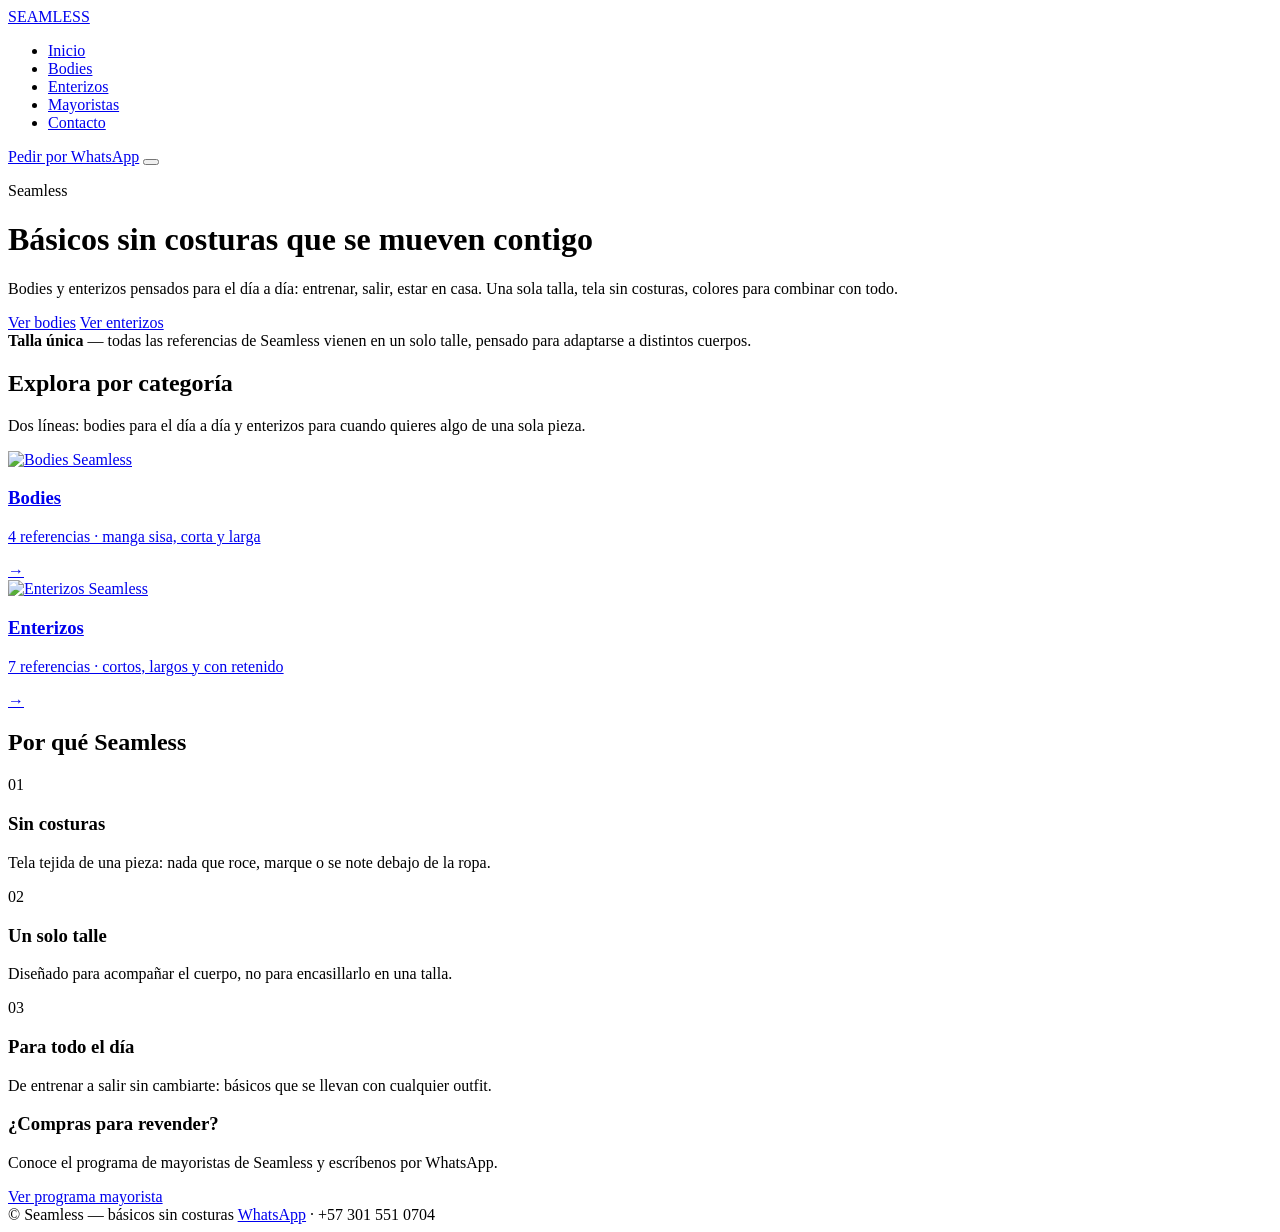
==== index.html @ 99f45785 "Add files via upload" ====
<!DOCTYPE html>
<html lang="es">
<head>
<meta charset="UTF-8">
<meta name="viewport" content="width=device-width, initial-scale=1.0">
<title>Seamless — Básicos sin costuras</title>
<meta name="description" content="Bodies y enterizos sin costuras, talla única. Pide por WhatsApp o conoce el programa de mayoristas.">
<link rel="icon" type="image/png" href="images/favicon-32.png">
<link rel="apple-touch-icon" href="images/apple-touch-icon.png">
<link rel="preconnect" href="https://fonts.googleapis.com">
<link rel="preconnect" href="https://fonts.gstatic.com" crossorigin>
<link href="https://fonts.googleapis.com/css2?family=Bricolage+Grotesque:opsz,wght@12..96,500;12..96,600;12..96,700&family=Work+Sans:wght@400;500;600;700&family=IBM+Plex+Mono:wght@400;500&display=swap" rel="stylesheet">
<link rel="stylesheet" href="css/styles.css">
</head>
<body>
<header class="site-nav">
  <div class="nav-inner">
    <a class="wordmark" href="index.html">SEAMLESS</a>
    <div class="nav-right">
      <ul class="nav-links">
        <li><a href="index.html" aria-current="page">Inicio</a></li><li><a href="bodies.html">Bodies</a></li><li><a href="enterizos.html">Enterizos</a></li><li><a href="mayoristas.html">Mayoristas</a></li><li><a href="contacto.html">Contacto</a></li>
      </ul>
      <a class="nav-cta" href="https://wa.me/573015510704?text=Hola%2C%20quiero%20hacer%20un%20pedido%20de%20Seamless">Pedir por WhatsApp</a>
      <button class="nav-toggle" aria-label="Abrir menú" aria-expanded="false">
        <span></span>
      </button>
    </div>
  </div>
</header>

<div class="hero">
  <p class="hero-eyebrow">Seamless</p>
  <h1>Básicos sin costuras que se mueven contigo</h1>
  <p class="lede">Bodies y enterizos pensados para el día a día: entrenar, salir, estar en casa. Una sola talla, tela sin costuras, colores para combinar con todo.</p>
  <div class="hero-ctas">
    <a class="btn btn--solid" href="bodies.html">Ver bodies</a>
    <a class="btn btn--outline" href="enterizos.html">Ver enterizos</a>
  </div>
</div>

<div class="talla-strip">
  <strong>Talla única</strong>
  <span>&mdash; todas las referencias de Seamless vienen en un solo talle, pensado para adaptarse a distintos cuerpos.</span>
</div>

<section class="section">
  <div class="section-head">
    <h2>Explora por categoría</h2>
    <p>Dos líneas: bodies para el día a día y enterizos para cuando quieres algo de una sola pieza.</p>
  </div>
  <div class="teaser-grid">
    <a class="teaser-card" href="bodies.html">
      <img src="images/bbms.jpg" alt="Bodies Seamless" width="900" height="1205" loading="lazy">
      <div class="teaser-body">
        <div>
          <h3>Bodies</h3>
          <p>4 referencias &middot; manga sisa, corta y larga</p>
        </div>
        <span class="teaser-arrow">&rarr;</span>
      </div>
    </a>
    <a class="teaser-card" href="enterizos.html">
      <img src="images/elml-cr.jpg" alt="Enterizos Seamless" width="900" height="1205" loading="lazy">
      <div class="teaser-body">
        <div>
          <h3>Enterizos</h3>
          <p>7 referencias &middot; cortos, largos y con retenido</p>
        </div>
        <span class="teaser-arrow">&rarr;</span>
      </div>
    </a>
  </div>
</section>

<section class="section">
  <div class="section-head">
    <h2>Por qué Seamless</h2>
  </div>
  <div class="value-grid">
    <div class="value-card">
      <div class="value-num">01</div>
      <h3>Sin costuras</h3>
      <p>Tela tejida de una pieza: nada que roce, marque o se note debajo de la ropa.</p>
    </div>
    <div class="value-card">
      <div class="value-num">02</div>
      <h3>Un solo talle</h3>
      <p>Diseñado para acompañar el cuerpo, no para encasillarlo en una talla.</p>
    </div>
    <div class="value-card">
      <div class="value-num">03</div>
      <h3>Para todo el día</h3>
      <p>De entrenar a salir sin cambiarte: básicos que se llevan con cualquier outfit.</p>
    </div>
  </div>
</section>

<section class="wholesale-band">
  <div class="wholesale-inner">
    <div>
      <h3>¿Compras para revender?</h3>
      <p>Conoce el programa de mayoristas de Seamless y escríbenos por WhatsApp.</p>
    </div>
    <a class="btn btn--solid" href="mayoristas.html">Ver programa mayorista</a>
  </div>
</section>

<footer class="site-footer">
  <span>&copy; Seamless &mdash; básicos sin costuras</span>
  <span><a href="https://wa.me/573015510704?text=Hola%2C%20quiero%20hacer%20un%20pedido%20de%20Seamless">WhatsApp</a> &middot; +57 301 551 0704</span>
</footer>
<script src="js/main.js"></script>
</body>
</html>
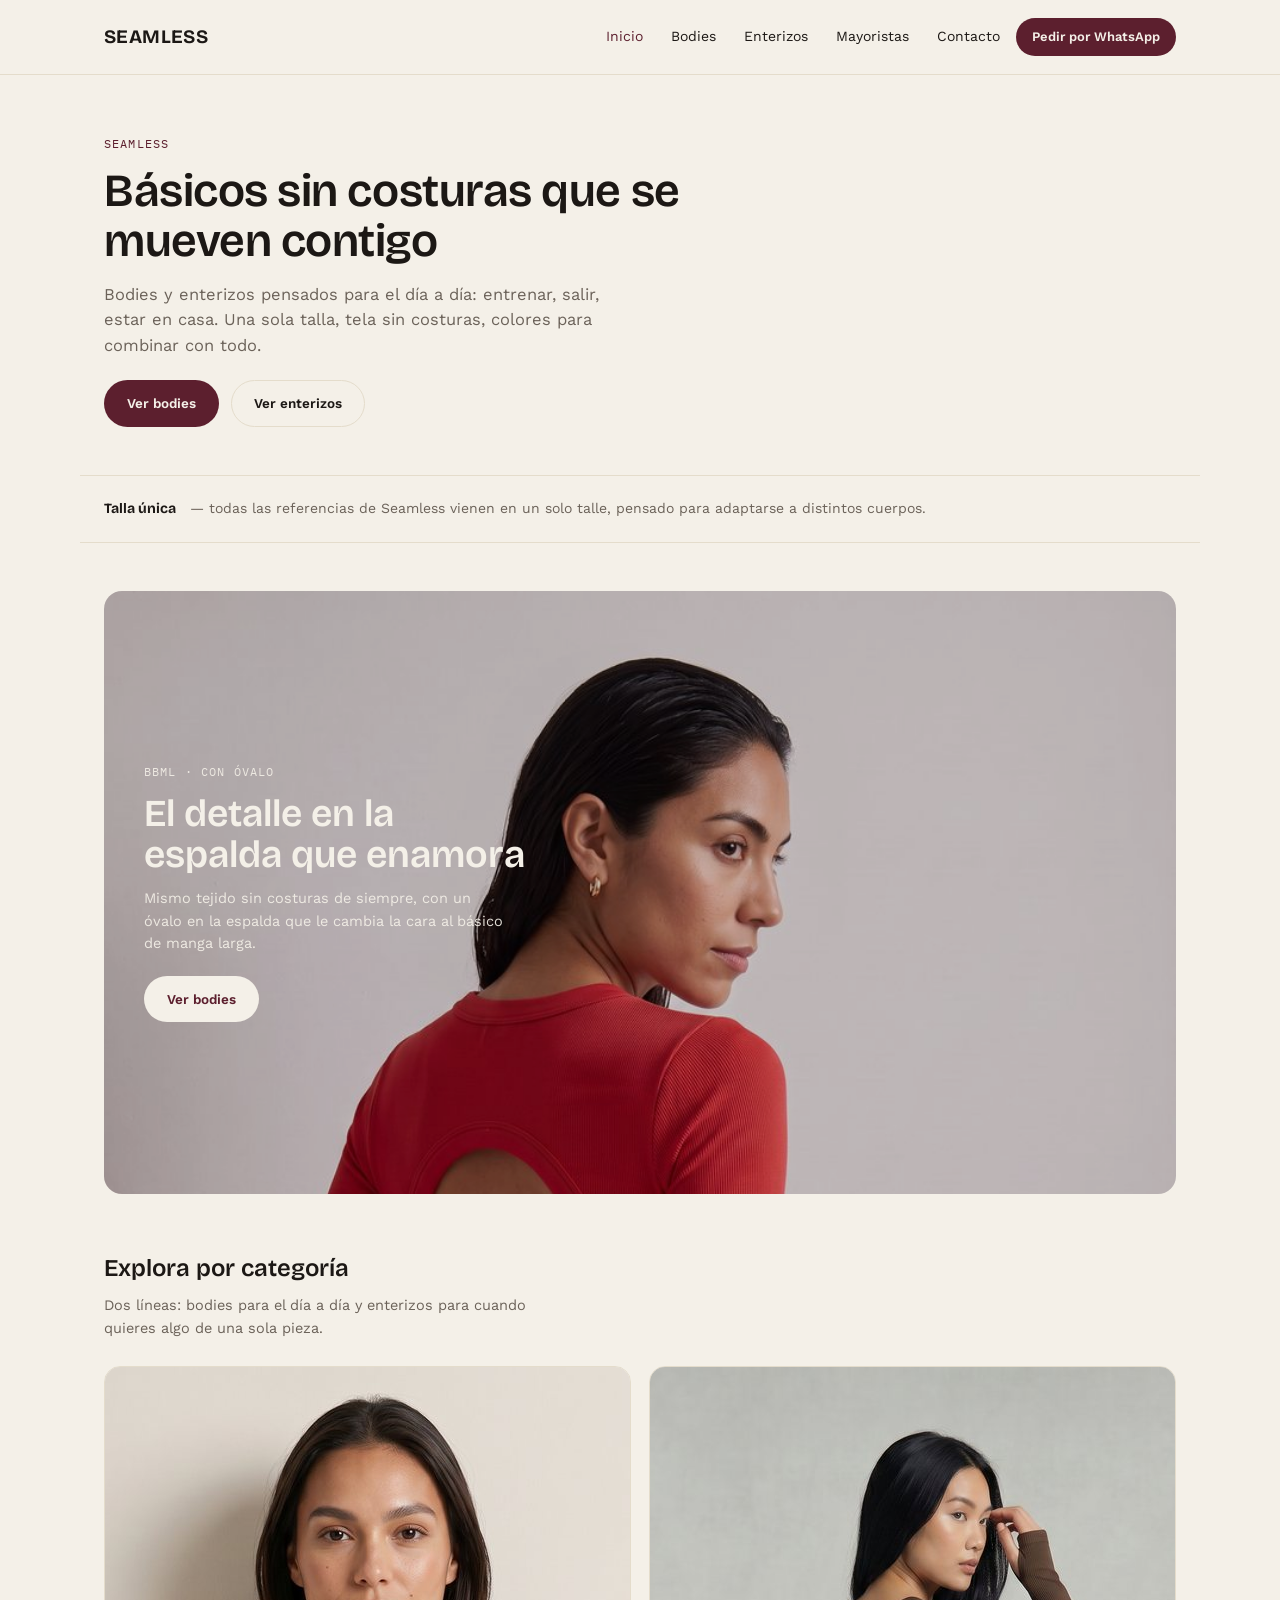
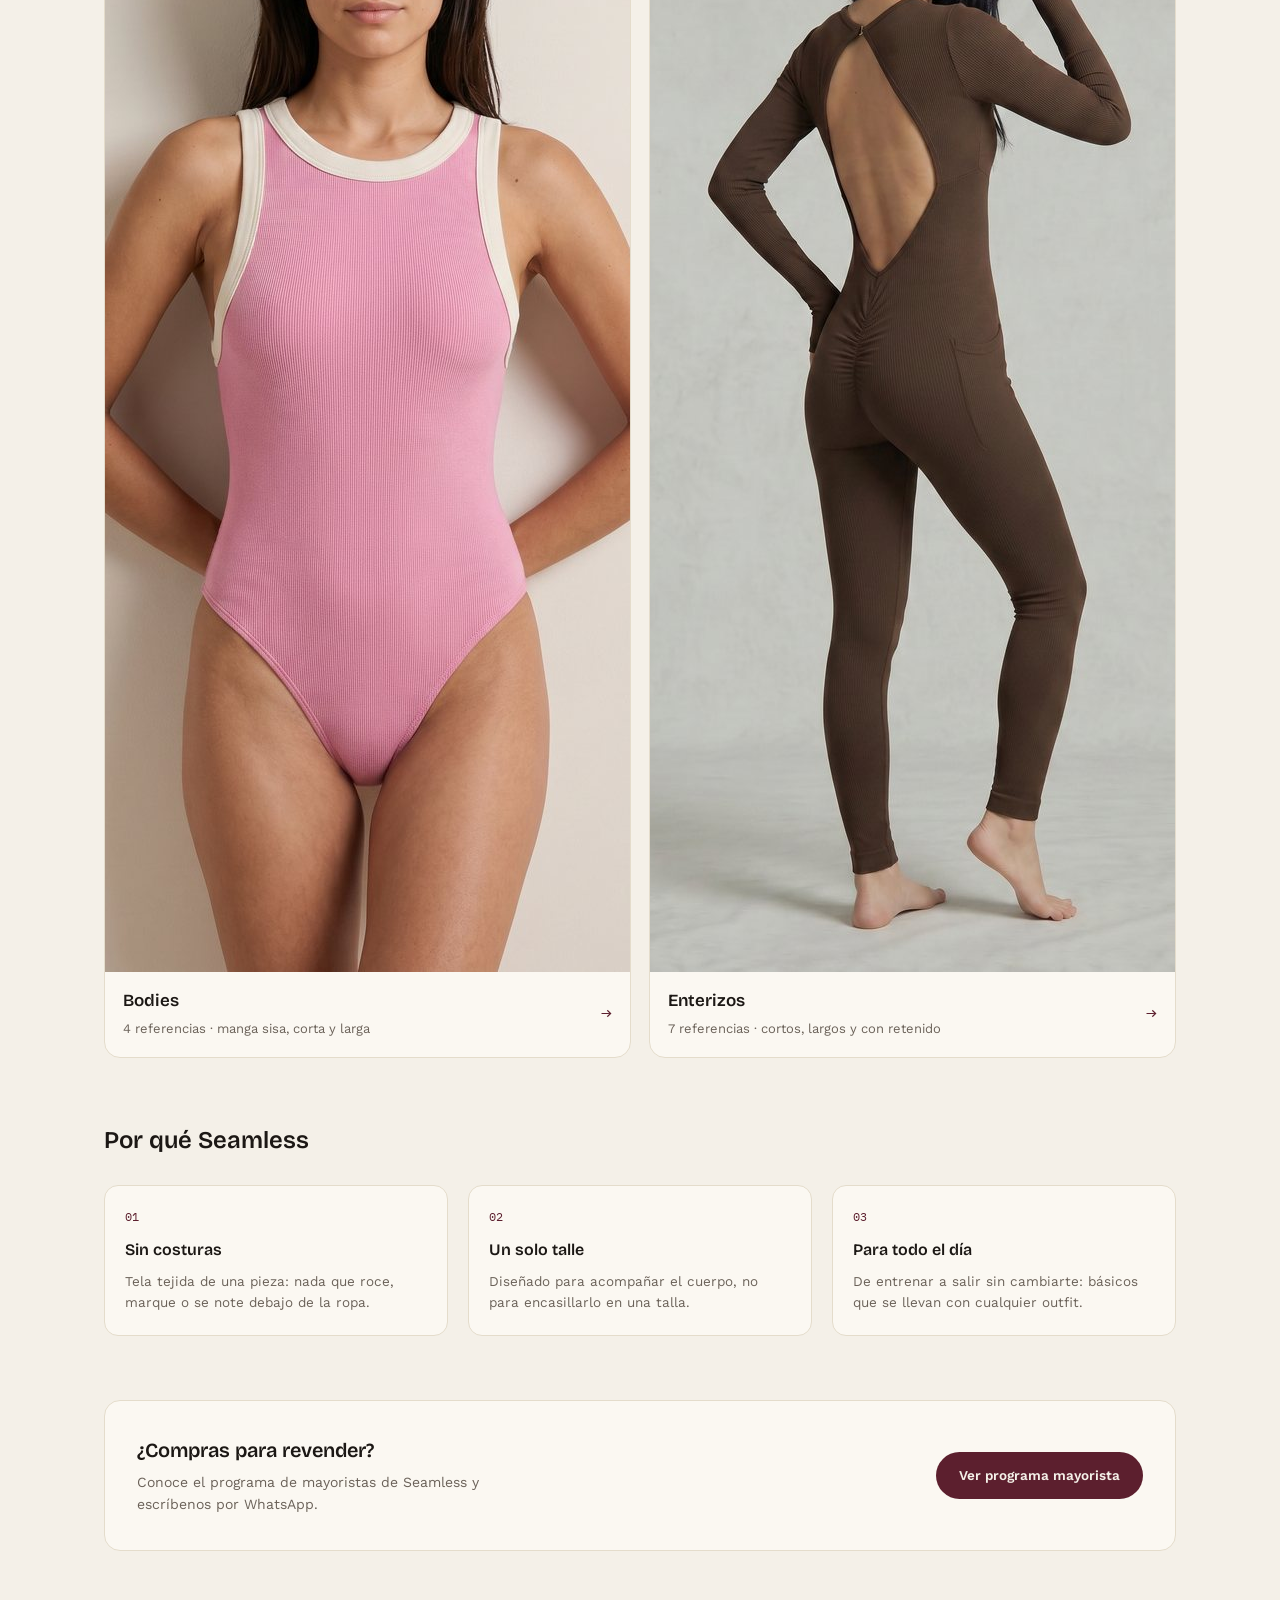
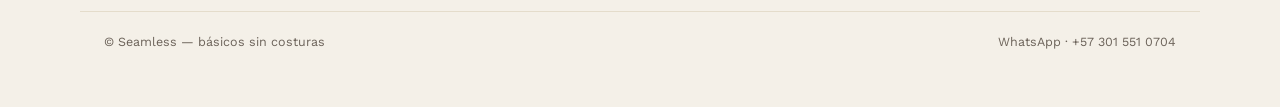
==== commit dec1984d: "Add files via upload" ====
--- a/index.html
+++ b/index.html
@@ -42,6 +42,16 @@
   <strong>Talla única</strong>
   <span>&mdash; todas las referencias de Seamless vienen en un solo talle, pensado para adaptarse a distintos cuerpos.</span>
 </div>
+
+<section class="editorial-banner">
+  <img src="images/bbml-ov.jpg" alt="Body manga larga con óvalo en la espalda, color rojo" loading="lazy">
+  <div class="editorial-inner">
+    <p class="editorial-eyebrow">BBML &middot; con óvalo</p>
+    <h2>El detalle en la espalda que enamora</h2>
+    <p class="editorial-lede">Mismo tejido sin costuras de siempre, con un óvalo en la espalda que le cambia la cara al básico de manga larga.</p>
+    <a class="btn btn--solid" href="bodies.html">Ver bodies</a>
+  </div>
+</section>
 
 <section class="section">
   <div class="section-head">
--- a/css/styles.css
+++ b/css/styles.css
@@ -0,0 +1,481 @@
+/* =========================================================
+   Seamless — sistema visual
+   Paleta neutra + acento vinotinto (color real del catálogo)
+   Tipografía: Bricolage Grotesque (títulos) / Work Sans (texto) / IBM Plex Mono (códigos)
+   ========================================================= */
+
+:root {
+  --bg: #F4F0E8;
+  --surface: #FBF8F2;
+  --surface-2: #ECE4D3;
+  --ink: #1C1815;
+  --ink-soft: #6B6259;
+  --line: #E4DCCB;
+  --accent: #5C1F2E;
+  --accent-2: #7A2C40;
+  --on-accent: #F4F0E8;
+  --max: 1120px;
+}
+
+@media (prefers-color-scheme: dark) {
+  :root:not([data-theme="light"]) {
+    --bg: #1C1815;
+    --surface: #241F1B;
+    --surface-2: #2C2621;
+    --ink: #F4F0E8;
+    --ink-soft: #B8AC9C;
+    --line: #3A322B;
+    --accent: #C97D91;
+    --accent-2: #DA97A8;
+    --on-accent: #241F1B;
+  }
+}
+:root[data-theme="dark"] {
+  --bg: #1C1815;
+  --surface: #241F1B;
+  --surface-2: #2C2621;
+  --ink: #F4F0E8;
+  --ink-soft: #B8AC9C;
+  --line: #3A322B;
+  --accent: #C97D91;
+  --accent-2: #DA97A8;
+  --on-accent: #241F1B;
+}
+
+* { box-sizing: border-box; }
+html { scroll-behavior: smooth; }
+body {
+  margin: 0;
+  background: var(--bg);
+  color: var(--ink);
+  font-family: 'Work Sans', ui-sans-serif, system-ui, sans-serif;
+  line-height: 1.55;
+  -webkit-font-smoothing: antialiased;
+}
+a { color: inherit; }
+img { max-width: 100%; display: block; }
+.wrap { max-width: var(--max); margin: 0 auto; padding: 0 24px; }
+
+h1, h2, h3 { font-family: 'Bricolage Grotesque', sans-serif; font-weight: 600; margin: 0; }
+
+/* ---------- Header / nav ---------- */
+header.site-nav {
+  position: sticky;
+  top: 0;
+  z-index: 50;
+  background: var(--bg);
+  border-bottom: 1px solid var(--line);
+}
+.nav-inner {
+  max-width: var(--max);
+  margin: 0 auto;
+  padding: 18px 24px;
+  display: flex;
+  align-items: center;
+  justify-content: space-between;
+  gap: 20px;
+}
+.wordmark {
+  font-family: 'Bricolage Grotesque', sans-serif;
+  font-weight: 700;
+  font-size: 19px;
+  letter-spacing: 0.02em;
+  text-decoration: none;
+  color: var(--ink);
+}
+.nav-links {
+  display: flex;
+  align-items: center;
+  gap: 28px;
+  font-size: 14px;
+  list-style: none;
+  margin: 0;
+  padding: 0;
+}
+.nav-links a { text-decoration: none; }
+.nav-links a:hover { color: var(--accent); }
+.nav-links a[aria-current="page"] { color: var(--accent); }
+.nav-cta {
+  font-family: 'Work Sans', sans-serif;
+  font-weight: 600;
+  font-size: 13px;
+  background: var(--accent);
+  color: var(--on-accent);
+  padding: 9px 16px;
+  border-radius: 100px;
+  text-decoration: none;
+  white-space: nowrap;
+}
+.nav-right { display: flex; align-items: center; gap: 16px; }
+
+.nav-toggle {
+  display: none;
+  background: none;
+  border: 1px solid var(--line);
+  border-radius: 8px;
+  width: 38px;
+  height: 38px;
+  padding: 0;
+  align-items: center;
+  justify-content: center;
+  cursor: pointer;
+}
+.nav-toggle span,
+.nav-toggle span::before,
+.nav-toggle span::after {
+  display: block;
+  width: 18px;
+  height: 2px;
+  background: var(--ink);
+  position: relative;
+  transition: transform .2s ease, opacity .2s ease;
+}
+.nav-toggle span::before,
+.nav-toggle span::after { content: ""; position: absolute; left: 0; }
+.nav-toggle span::before { top: -6px; }
+.nav-toggle span::after { top: 6px; }
+.nav-toggle[aria-expanded="true"] span { background: transparent; }
+.nav-toggle[aria-expanded="true"] span::before { transform: translateY(6px) rotate(45deg); }
+.nav-toggle[aria-expanded="true"] span::after { transform: translateY(-6px) rotate(-45deg); }
+
+@media (max-width: 760px) {
+  .nav-toggle { display: flex; }
+  .nav-links {
+    position: absolute;
+    top: 100%;
+    left: 0;
+    right: 0;
+    background: var(--bg);
+    border-bottom: 1px solid var(--line);
+    flex-direction: column;
+    align-items: flex-start;
+    gap: 0;
+    padding: 6px 24px 18px;
+    display: none;
+  }
+  .nav-links.is-open { display: flex; }
+  .nav-links li { width: 100%; }
+  .nav-links a { display: block; padding: 12px 0; border-bottom: 1px solid var(--line); }
+  .nav-links li:last-child a { border-bottom: none; }
+}
+
+/* ---------- Banner (dev note, optional) ---------- */
+.banner { max-width: var(--max); margin: 0 auto; padding: 0 24px; }
+.banner-inner {
+  font-family: 'IBM Plex Mono', monospace;
+  font-size: 11.5px;
+  color: var(--ink-soft);
+  border: 1px dashed var(--line);
+  border-radius: 10px;
+  padding: 10px 14px;
+  margin: 18px 0 0;
+}
+
+/* ---------- Hero ---------- */
+.hero { max-width: var(--max); margin: 0 auto; padding: 48px 24px 8px; }
+.hero-eyebrow {
+  font-family: 'IBM Plex Mono', monospace;
+  font-size: 11.5px;
+  letter-spacing: 0.1em;
+  text-transform: uppercase;
+  color: var(--accent);
+  margin-bottom: 14px;
+}
+.hero h1 {
+  font-size: clamp(30px, 4.4vw, 46px);
+  letter-spacing: -0.01em;
+  line-height: 1.08;
+  margin: 0 0 16px;
+  max-width: 20ch;
+}
+.hero p.lede { color: var(--ink-soft); font-size: 16.5px; max-width: 54ch; margin: 0 0 22px; }
+.hero-ctas { display: flex; gap: 12px; flex-wrap: wrap; }
+
+.btn {
+  font-family: 'Work Sans', sans-serif;
+  font-weight: 600;
+  font-size: 13.5px;
+  padding: 12px 22px;
+  border-radius: 100px;
+  text-decoration: none;
+  white-space: nowrap;
+  display: inline-block;
+  border: 1px solid transparent;
+  cursor: pointer;
+}
+.btn--solid { background: var(--accent); color: var(--on-accent); }
+.btn--outline { border-color: var(--line); color: var(--ink); background: transparent; }
+.btn--outline:hover { border-color: var(--accent); color: var(--accent); }
+
+.talla-strip {
+  max-width: var(--max);
+  margin: 40px auto 0;
+  padding: 22px 24px;
+  border-top: 1px solid var(--line);
+  border-bottom: 1px solid var(--line);
+  display: flex;
+  align-items: center;
+  gap: 14px;
+  font-size: 14px;
+  color: var(--ink-soft);
+}
+.talla-strip strong { color: var(--ink); font-family: 'Bricolage Grotesque', sans-serif; }
+
+/* ---------- Generic section ---------- */
+.section { max-width: var(--max); margin: 0 auto; padding: 56px 24px 8px; }
+.section-head { margin-bottom: 26px; }
+.section-head h2 { font-size: 24px; margin: 0 0 8px; }
+.section-head p { color: var(--ink-soft); font-size: 14.5px; margin: 0; max-width: 50ch; }
+.page-tag {
+  max-width: var(--max);
+  margin: 34px auto 0;
+  padding: 0 24px;
+  font-family: 'IBM Plex Mono', monospace;
+  font-size: 11px;
+  letter-spacing: 0.08em;
+  text-transform: uppercase;
+  color: var(--ink-soft);
+}
+
+/* ---------- Editorial banner (Inicio) ---------- */
+.editorial-banner {
+  position: relative;
+  max-width: var(--max);
+  margin: 48px auto 0;
+  padding: 0 24px;
+}
+.editorial-banner img {
+  width: 100%;
+  aspect-ratio: 16/9;
+  object-fit: cover;
+  object-position: top center;
+  border-radius: 18px;
+  filter: brightness(0.82);
+}
+.editorial-inner {
+  position: absolute;
+  inset: 0 24px 0 24px;
+  display: flex;
+  flex-direction: column;
+  justify-content: center;
+  align-items: flex-start;
+  padding: 0 40px;
+  color: #F4F0E8;
+}
+.editorial-eyebrow {
+  font-family: 'IBM Plex Mono', monospace;
+  font-size: 11.5px;
+  letter-spacing: 0.1em;
+  text-transform: uppercase;
+  margin: 0 0 12px;
+  opacity: 0.9;
+}
+.editorial-inner h2 {
+  font-size: clamp(24px, 3.6vw, 38px);
+  line-height: 1.1;
+  margin: 0 0 12px;
+  max-width: 16ch;
+  color: #F4F0E8;
+}
+.editorial-lede { margin: 0 0 20px; max-width: 40ch; font-size: 14.5px; opacity: 0.92; }
+.editorial-inner .btn--solid { background: #F4F0E8; color: var(--accent); }
+@media (max-width: 640px) {
+  .editorial-banner img { aspect-ratio: 3/4; }
+  .editorial-inner { padding: 0 24px; align-items: flex-end; padding-bottom: 32px; }
+}
+
+/* ---------- Category teaser tiles (Inicio) ---------- */
+.teaser-grid { display: grid; grid-template-columns: 1fr 1fr; gap: 18px; }
+@media (max-width: 700px) { .teaser-grid { grid-template-columns: 1fr; } }
+.teaser-card {
+  position: relative;
+  border-radius: 16px;
+  overflow: hidden;
+  border: 1px solid var(--line);
+  background: var(--surface);
+  text-decoration: none;
+  display: block;
+}
+.teaser-card img { width: 100%; aspect-ratio: 4/3; object-fit: cover; object-position: top center; }
+.teaser-body { padding: 16px 18px 18px; display: flex; align-items: center; justify-content: space-between; gap: 12px; }
+.teaser-body h3 { font-size: 17px; margin: 0 0 4px; }
+.teaser-body p { margin: 0; color: var(--ink-soft); font-size: 13px; }
+.teaser-arrow { font-family: 'IBM Plex Mono', monospace; font-size: 18px; color: var(--accent); flex-shrink: 0; }
+
+/* ---------- Value cards ---------- */
+.value-grid { display: grid; grid-template-columns: repeat(3, 1fr); gap: 20px; }
+@media (max-width: 780px) { .value-grid { grid-template-columns: 1fr; } }
+.value-card { padding: 22px 20px; border: 1px solid var(--line); border-radius: 14px; background: var(--surface); }
+.value-num { font-family: 'IBM Plex Mono', monospace; font-size: 12px; color: var(--accent); margin-bottom: 12px; }
+.value-card h3 { font-size: 16px; margin: 0 0 8px; }
+.value-card p { margin: 0; color: var(--ink-soft); font-size: 13.5px; }
+
+/* ---------- Product grid (Bodies / Enterizos) ---------- */
+.pgrid { display: grid; grid-template-columns: repeat(4, 1fr); gap: 18px; }
+@media (max-width: 900px) { .pgrid { grid-template-columns: repeat(2, 1fr); } }
+@media (max-width: 520px) { .pgrid { grid-template-columns: 1fr; } }
+
+.pcard { background: var(--surface); border: 1px solid var(--line); border-radius: 14px; overflow: hidden; display: flex; flex-direction: column; }
+.pcard img.pc-photo { width: 100%; aspect-ratio: 3/4; object-fit: cover; object-position: top center; }
+.pc-photo-stack { position: relative; width: 100%; aspect-ratio: 3/4; overflow: hidden; }
+.pc-photo-stack .pc-photo { position: absolute; inset: 0; width: 100%; height: 100%; }
+.pc-photo-stack .pc-photo--flat { opacity: 0; object-fit: contain; background: var(--surface-2); transition: opacity .2s ease; }
+.pc-photo-stack:hover .pc-photo--flat { opacity: 1; }
+.pc-photo--empty {
+  width: 100%;
+  aspect-ratio: 3/4;
+  display: flex; align-items: center; justify-content: center;
+  background: repeating-linear-gradient(135deg, var(--surface-2), var(--surface-2) 10px, var(--surface) 10px, var(--surface) 20px);
+  border-bottom: 1px solid var(--line);
+}
+.pc-photo--empty span {
+  font-family: 'IBM Plex Mono', monospace;
+  font-size: 11.5px;
+  color: var(--ink-soft);
+  background: var(--surface);
+  border: 1px solid var(--line);
+  padding: 5px 10px;
+  border-radius: 100px;
+}
+.pc-body { padding: 14px 15px 16px; display: flex; flex-direction: column; gap: 10px; flex: 1; }
+.pc-name { font-family: 'Bricolage Grotesque', sans-serif; font-weight: 600; font-size: 15px; margin: 0; line-height: 1.25; }
+.pc-chips { display: flex; flex-wrap: wrap; gap: 6px; }
+.chip {
+  font-family: 'IBM Plex Mono', monospace;
+  font-size: 10.5px;
+  letter-spacing: 0.02em;
+  padding: 3px 8px;
+  border-radius: 100px;
+  border: 1px solid var(--line);
+  color: var(--ink-soft);
+}
+.chip--code { color: var(--accent); border-color: var(--accent); }
+.swatches { display: flex; flex-wrap: wrap; gap: 5px; margin-top: auto; }
+.swatches .sw { width: 14px; height: 14px; border-radius: 50%; border: 1px solid var(--line); display: block; }
+.wa-btn {
+  display: block;
+  text-align: center;
+  font-family: 'Work Sans', sans-serif;
+  font-weight: 600;
+  font-size: 12.5px;
+  padding: 10px 0;
+  border-radius: 100px;
+  background: var(--accent);
+  color: var(--on-accent);
+  margin-top: 4px;
+  text-decoration: none;
+}
+
+/* ---------- Wholesale band ---------- */
+.wholesale-band { max-width: var(--max); margin: 56px auto 0; padding: 0 24px; }
+.wholesale-inner {
+  background: var(--surface);
+  border: 1px solid var(--line);
+  border-radius: 16px;
+  padding: 34px 32px;
+  display: flex;
+  align-items: center;
+  justify-content: space-between;
+  gap: 24px;
+  flex-wrap: wrap;
+}
+.wholesale-inner h3 { font-size: 20px; margin: 0 0 6px; }
+.wholesale-inner p { margin: 0; color: var(--ink-soft); font-size: 14px; max-width: 46ch; }
+
+/* ---------- Steps (Mayoristas) ---------- */
+.steps { display: grid; grid-template-columns: repeat(3, 1fr); gap: 20px; }
+@media (max-width: 780px) { .steps { grid-template-columns: 1fr; } }
+.step-card { padding: 22px 20px; border: 1px solid var(--line); border-radius: 14px; background: var(--surface); }
+.step-num { font-size: 26px; color: var(--accent); margin-bottom: 10px; font-family: 'Bricolage Grotesque', sans-serif; font-weight: 600; }
+.step-card h3 { font-size: 15.5px; margin: 0 0 6px; }
+.step-card p { margin: 0; color: var(--ink-soft); font-size: 13.5px; }
+
+/* ---------- Benefit list ---------- */
+.benefit-list { display: grid; grid-template-columns: repeat(3, 1fr); gap: 18px; }
+@media (max-width: 780px) { .benefit-list { grid-template-columns: 1fr; } }
+.benefit-item { padding: 18px; border: 1px solid var(--line); border-radius: 12px; background: var(--surface); font-size: 13.5px; color: var(--ink-soft); }
+.benefit-item strong { display: block; color: var(--ink); font-family: 'Bricolage Grotesque', sans-serif; font-size: 14.5px; margin-bottom: 4px; font-weight: 600; }
+
+/* ---------- Pending info panel (Mayoristas / Contacto) ---------- */
+.pending-panel {
+  border: 1px dashed var(--line);
+  border-radius: 14px;
+  padding: 22px 24px;
+  background: var(--surface);
+  display: flex;
+  flex-wrap: wrap;
+  gap: 22px 40px;
+}
+.pending-item { min-width: 200px; }
+.pending-item .pi-label {
+  font-family: 'IBM Plex Mono', monospace;
+  font-size: 11px;
+  letter-spacing: 0.04em;
+  text-transform: uppercase;
+  color: var(--ink-soft);
+  margin-bottom: 6px;
+}
+.pending-item .pi-value { font-family: 'IBM Plex Mono', monospace; font-size: 13.5px; color: var(--accent); }
+.pending-note { margin: 14px 0 0; font-size: 13px; color: var(--ink-soft); }
+
+/* ---------- Info panel (resolved version of the pending panel: solid border) ---------- */
+.info-panel {
+  border: 1px solid var(--line);
+  border-radius: 14px;
+  padding: 22px 24px;
+  background: var(--surface);
+  display: flex;
+  flex-wrap: wrap;
+  gap: 22px 40px;
+}
+.info-item { min-width: 200px; }
+.info-item .ii-label {
+  font-family: 'IBM Plex Mono', monospace;
+  font-size: 11px;
+  letter-spacing: 0.04em;
+  text-transform: uppercase;
+  color: var(--ink-soft);
+  margin-bottom: 6px;
+}
+.info-item .ii-value { font-family: 'IBM Plex Mono', monospace; font-size: 13.5px; color: var(--accent); }
+
+/* ---------- Social links (Contacto) ---------- */
+.social-row { display: flex; flex-wrap: wrap; gap: 12px; }
+.social-link {
+  width: 46px;
+  height: 46px;
+  border-radius: 50%;
+  border: 1px solid var(--line);
+  display: flex;
+  align-items: center;
+  justify-content: center;
+  color: var(--ink);
+  text-decoration: none;
+  transition: color .15s ease, border-color .15s ease;
+}
+.social-link:hover { color: var(--accent); border-color: var(--accent); }
+.social-link svg { width: 20px; height: 20px; display: block; }
+
+/* ---------- CTA band ---------- */
+.cta-band { max-width: var(--max); margin: 44px auto 0; padding: 0 24px; }
+.cta-inner { background: var(--accent); color: var(--on-accent); border-radius: 18px; padding: 40px 36px; text-align: center; }
+.cta-inner h3 { font-size: 24px; margin: 0 0 10px; }
+.cta-inner p { margin: 0 0 20px; opacity: 0.85; font-size: 14.5px; }
+.cta-inner .btn--solid { background: var(--on-accent); color: var(--accent); }
+
+/* ---------- Footer ---------- */
+footer.site-footer {
+  max-width: var(--max);
+  margin: 60px auto 0;
+  padding: 24px 24px 56px;
+  display: flex;
+  justify-content: space-between;
+  flex-wrap: wrap;
+  gap: 10px;
+  font-size: 12.5px;
+  color: var(--ink-soft);
+  border-top: 1px solid var(--line);
+  padding-top: 20px;
+}
+footer.site-footer a { text-decoration: none; }
+footer.site-footer a:hover { color: var(--accent); }
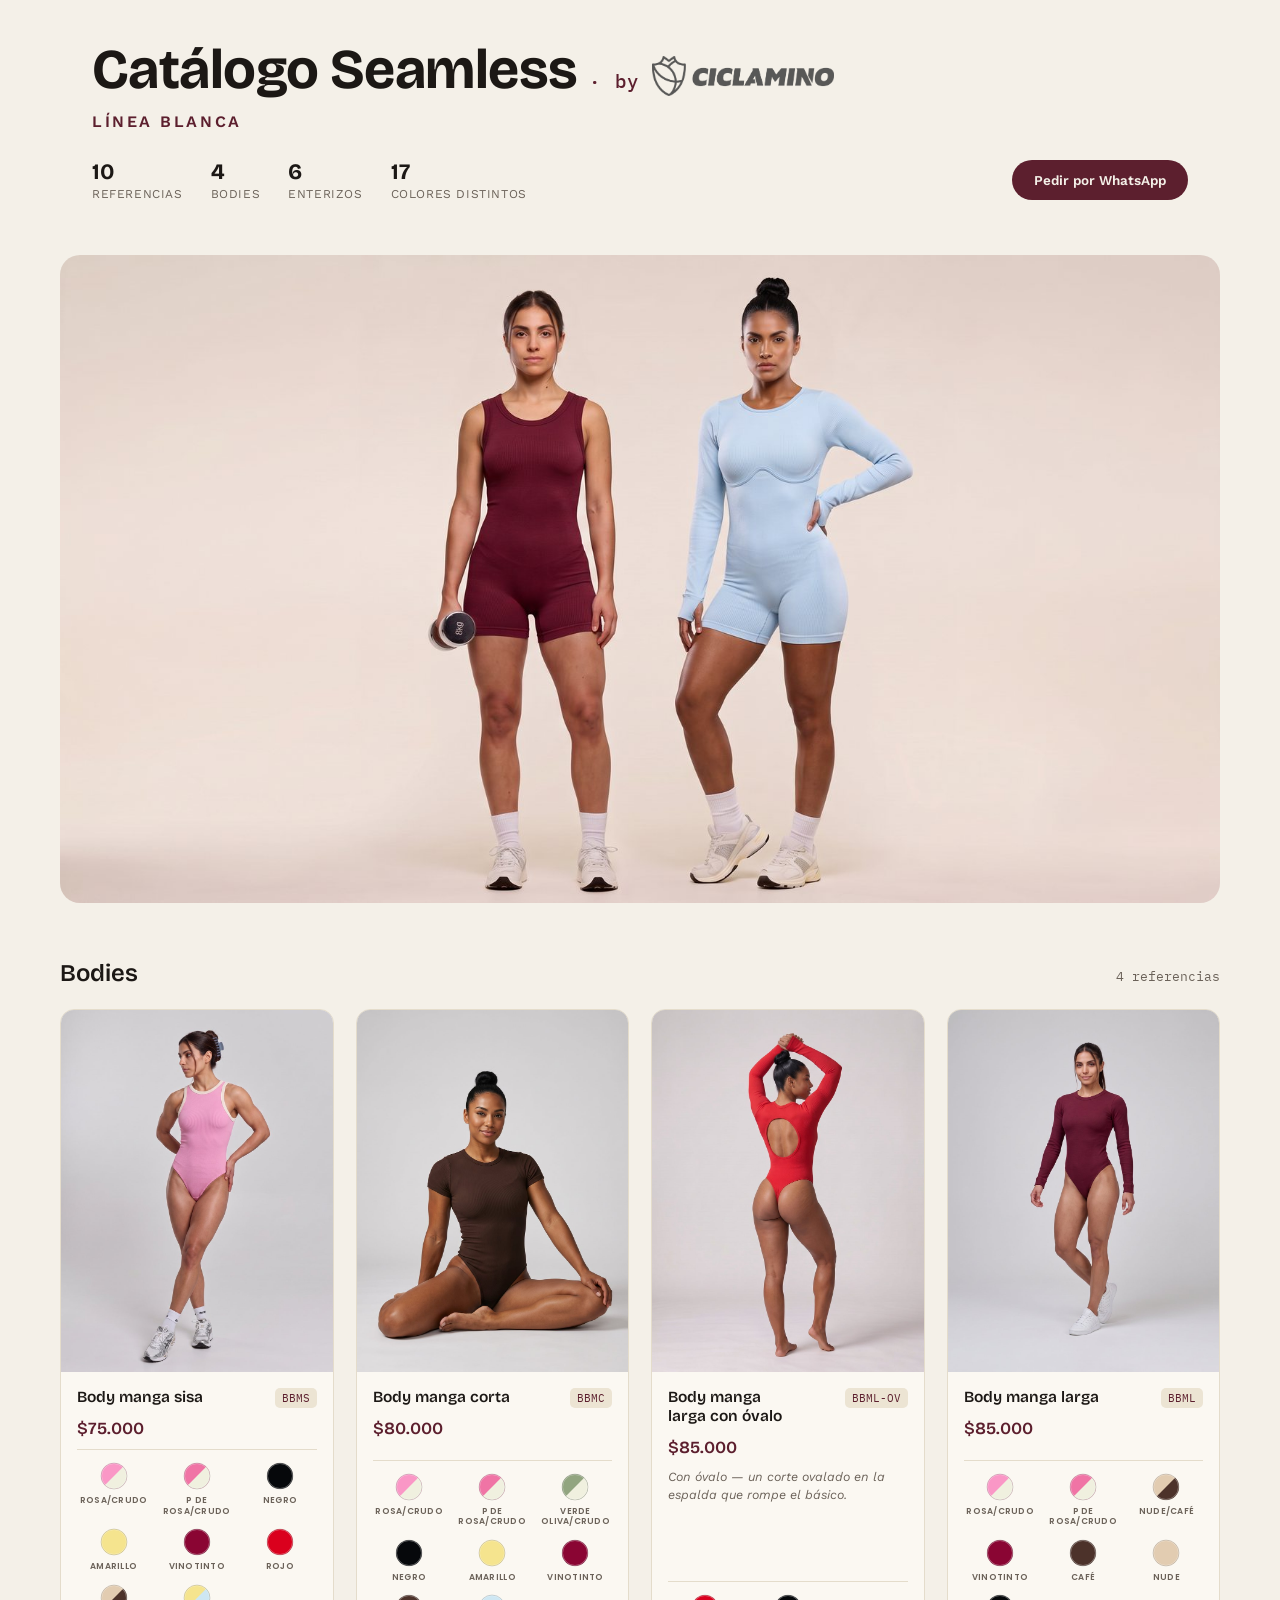
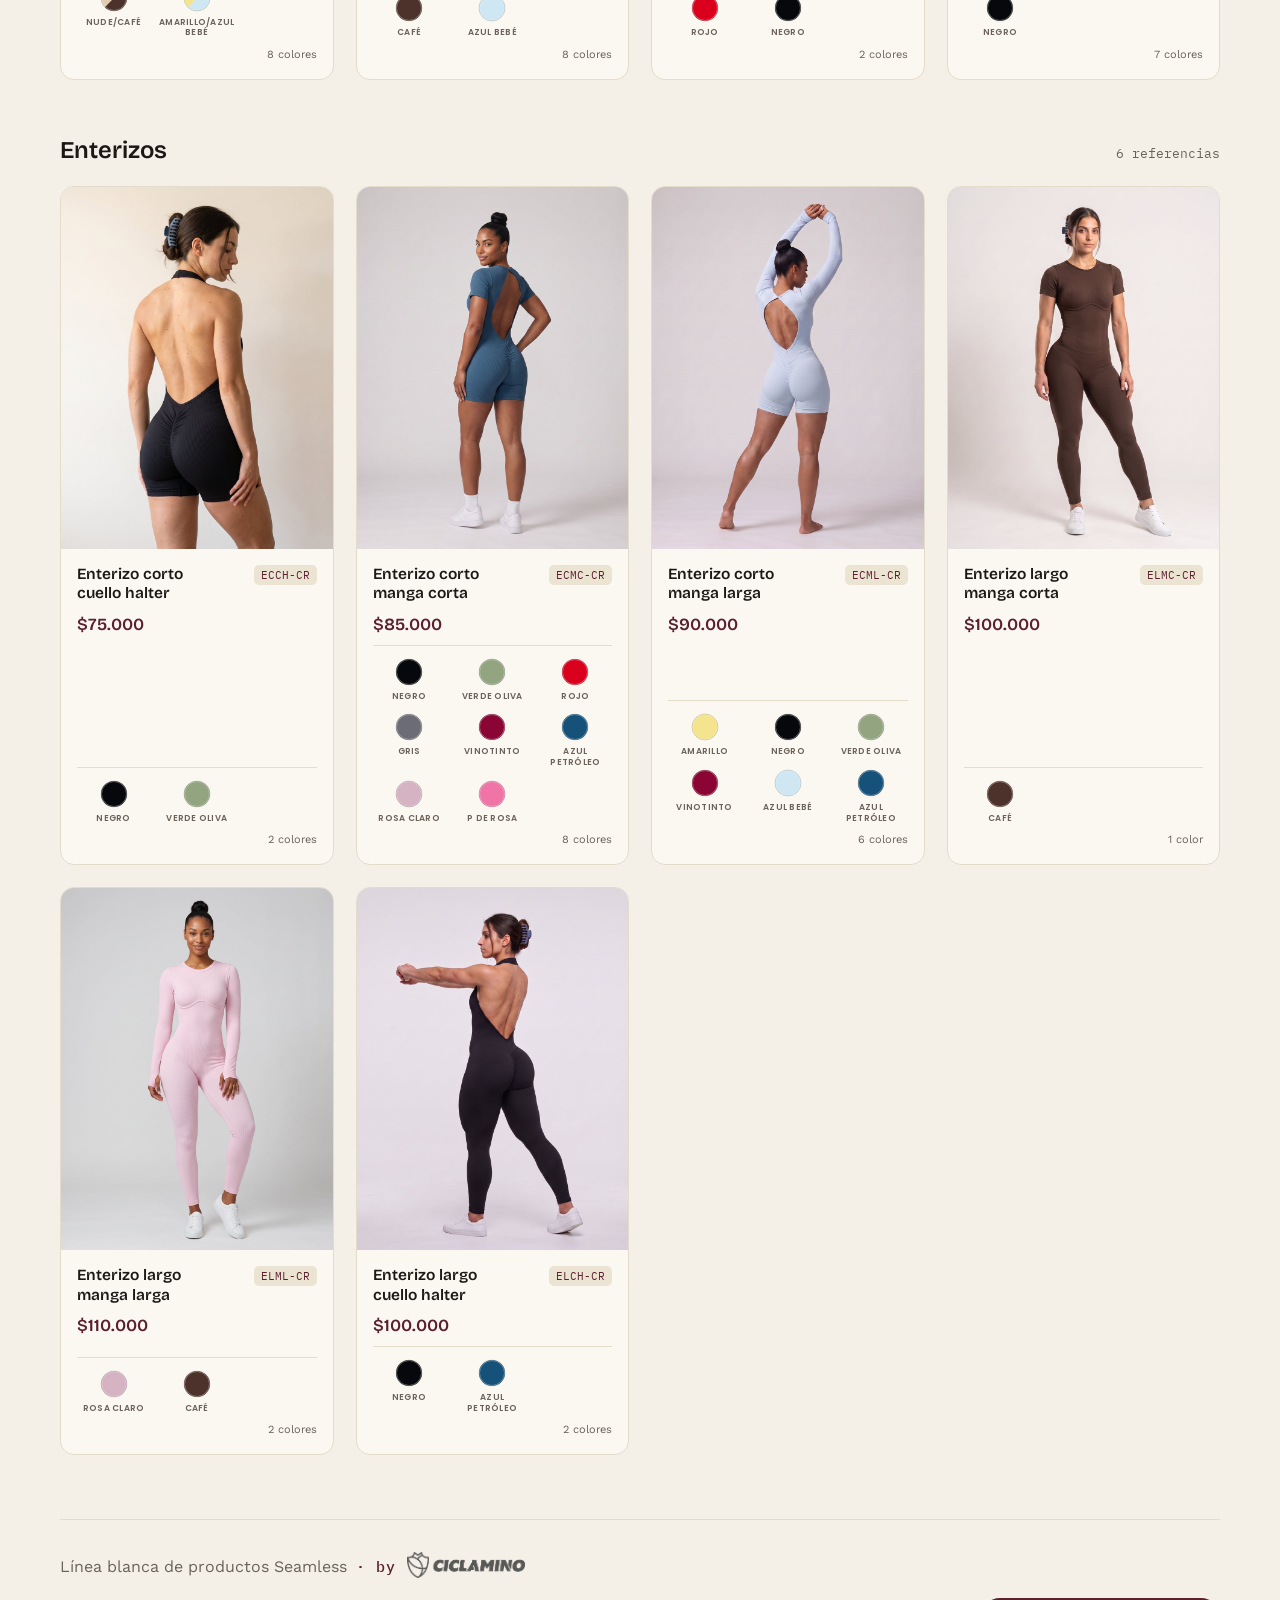
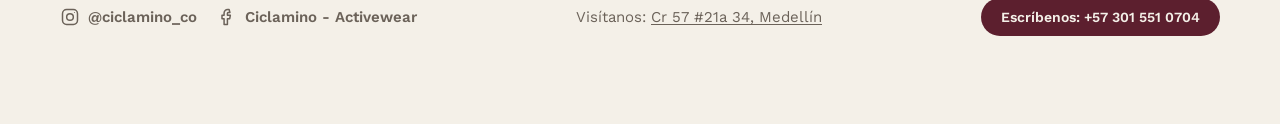
==== commit 92506015: "Add files via upload" ====
--- a/index.html
+++ b/index.html
@@ -2,123 +2,196 @@
 <html lang="es">
 <head>
 <meta charset="UTF-8">
-<meta name="viewport" content="width=device-width, initial-scale=1.0">
-<title>Seamless — Básicos sin costuras</title>
-<meta name="description" content="Bodies y enterizos sin costuras, talla única. Pide por WhatsApp o conoce el programa de mayoristas.">
+<meta name="viewport" content="width=device-width, initial-scale=1, viewport-fit=cover">
+<title>Catálogo Seamless | Ciclamino</title>
+<meta name="description" content="Catálogo Seamless: bodies y enterizos sin costuras, talla única. Línea blanca de productos by Ciclamino.">
 <link rel="icon" type="image/png" href="images/favicon-32.png">
 <link rel="apple-touch-icon" href="images/apple-touch-icon.png">
-<link rel="preconnect" href="https://fonts.googleapis.com">
-<link rel="preconnect" href="https://fonts.gstatic.com" crossorigin>
-<link href="https://fonts.googleapis.com/css2?family=Bricolage+Grotesque:opsz,wght@12..96,500;12..96,600;12..96,700&family=Work+Sans:wght@400;500;600;700&family=IBM+Plex+Mono:wght@400;500&display=swap" rel="stylesheet">
+<link href="https://fonts.googleapis.com" rel="preconnect"/>
+<link crossorigin="" href="https://fonts.gstatic.com" rel="preconnect"/>
+<link href="https://fonts.googleapis.com/css2?family=Bricolage+Grotesque:opsz,wght@12..96,500;12..96,600;12..96,700&amp;family=Work+Sans:wght@400;500;600;700&amp;family=IBM+Plex+Mono:wght@400;500&amp;family=Poppins:wght@500;600;700&amp;display=swap" rel="stylesheet"/>
 <link rel="stylesheet" href="css/styles.css">
 </head>
 <body>
-<header class="site-nav">
-  <div class="nav-inner">
-    <a class="wordmark" href="index.html">SEAMLESS</a>
-    <div class="nav-right">
-      <ul class="nav-links">
-        <li><a href="index.html" aria-current="page">Inicio</a></li><li><a href="bodies.html">Bodies</a></li><li><a href="enterizos.html">Enterizos</a></li><li><a href="mayoristas.html">Mayoristas</a></li><li><a href="contacto.html">Contacto</a></li>
-      </ul>
-      <a class="nav-cta" href="https://wa.me/573015510704?text=Hola%2C%20quiero%20hacer%20un%20pedido%20de%20Seamless">Pedir por WhatsApp</a>
-      <button class="nav-toggle" aria-label="Abrir menú" aria-expanded="false">
-        <span></span>
-      </button>
-    </div>
-  </div>
-</header>
-
-<div class="hero">
-  <p class="hero-eyebrow">Seamless</p>
-  <h1>Básicos sin costuras que se mueven contigo</h1>
-  <p class="lede">Bodies y enterizos pensados para el día a día: entrenar, salir, estar en casa. Una sola talla, tela sin costuras, colores para combinar con todo.</p>
-  <div class="hero-ctas">
-    <a class="btn btn--solid" href="bodies.html">Ver bodies</a>
-    <a class="btn btn--outline" href="enterizos.html">Ver enterizos</a>
-  </div>
+<div class="wrap">
+<div class="masthead">
+<div class="masthead-inner"><div class="brandline">
+<h1 class="brand-title">Catálogo Seamless </h1>
+<span class="byline"><span class="dot-sep">· </span>by <img alt="CICLAMINO" class="brand-logo" src="images/catalogo/logo-ciclamino.png"/></span><p class="brand-subtitle">Línea blanca</p></div><div class="stats-row">
+<div class="stats">
+<div class="stat"><b>10</b><span>Referencias</span></div>
+<div class="stat"><b>4</b><span>Bodies</span></div>
+<div class="stat"><b>6</b><span>Enterizos</span></div>
+<div class="stat"><b>17</b><span>Colores distintos</span></div>
 </div>
-
-<div class="talla-strip">
-  <strong>Talla única</strong>
-  <span>&mdash; todas las referencias de Seamless vienen en un solo talle, pensado para adaptarse a distintos cuerpos.</span>
+<a class="wa-cta" href="https://wa.me/573015510704?text=Hola%2C%20quiero%20hacer%20un%20pedido%20de%20Seamless">Pedir por WhatsApp</a>
+</div></div><div class="masthead-photo cover-desktop" style="background-image:url(images/catalogo/portada-16x9.jpg)"></div><div class="masthead-photo cover-mobile" style="background-image:url(images/catalogo/portada-4x5.jpg)"></div></div>
+<div class="section-head" id="bodies">
+<h2>Bodies</h2>
+<span class="count mono">4 referencias</span>
 </div>
-
-<section class="editorial-banner">
-  <img src="images/bbml-ov.jpg" alt="Body manga larga con óvalo en la espalda, color rojo" loading="lazy">
-  <div class="editorial-inner">
-    <p class="editorial-eyebrow">BBML &middot; con óvalo</p>
-    <h2>El detalle en la espalda que enamora</h2>
-    <p class="editorial-lede">Mismo tejido sin costuras de siempre, con un óvalo en la espalda que le cambia la cara al básico de manga larga.</p>
-    <a class="btn btn--solid" href="bodies.html">Ver bodies</a>
-  </div>
-</section>
-
-<section class="section">
-  <div class="section-head">
-    <h2>Explora por categoría</h2>
-    <p>Dos líneas: bodies para el día a día y enterizos para cuando quieres algo de una sola pieza.</p>
-  </div>
-  <div class="teaser-grid">
-    <a class="teaser-card" href="bodies.html">
-      <img src="images/bbms.jpg" alt="Bodies Seamless" width="900" height="1205" loading="lazy">
-      <div class="teaser-body">
-        <div>
-          <h3>Bodies</h3>
-          <p>4 referencias &middot; manga sisa, corta y larga</p>
-        </div>
-        <span class="teaser-arrow">&rarr;</span>
-      </div>
-    </a>
-    <a class="teaser-card" href="enterizos.html">
-      <img src="images/elml-cr.jpg" alt="Enterizos Seamless" width="900" height="1205" loading="lazy">
-      <div class="teaser-body">
-        <div>
-          <h3>Enterizos</h3>
-          <p>7 referencias &middot; cortos, largos y con retenido</p>
-        </div>
-        <span class="teaser-arrow">&rarr;</span>
-      </div>
-    </a>
-  </div>
-</section>
-
-<section class="section">
-  <div class="section-head">
-    <h2>Por qué Seamless</h2>
-  </div>
-  <div class="value-grid">
-    <div class="value-card">
-      <div class="value-num">01</div>
-      <h3>Sin costuras</h3>
-      <p>Tela tejida de una pieza: nada que roce, marque o se note debajo de la ropa.</p>
-    </div>
-    <div class="value-card">
-      <div class="value-num">02</div>
-      <h3>Un solo talle</h3>
-      <p>Diseñado para acompañar el cuerpo, no para encasillarlo en una talla.</p>
-    </div>
-    <div class="value-card">
-      <div class="value-num">03</div>
-      <h3>Para todo el día</h3>
-      <p>De entrenar a salir sin cambiarte: básicos que se llevan con cualquier outfit.</p>
-    </div>
-  </div>
-</section>
-
-<section class="wholesale-band">
-  <div class="wholesale-inner">
-    <div>
-      <h3>¿Compras para revender?</h3>
-      <p>Conoce el programa de mayoristas de Seamless y escríbenos por WhatsApp.</p>
-    </div>
-    <a class="btn btn--solid" href="mayoristas.html">Ver programa mayorista</a>
-  </div>
-</section>
-
+<div class="pgrid">
+<article class="pcard">
+<div class="pc-photo-wrap"><img alt="Body manga sisa" data-full="images/catalogo/bbms-grande.jpg" loading="lazy" src="images/catalogo/bbms.jpg"/></div>
+<div class="pc-body">
+<div class="pc-top">
+<h3 class="pc-name">Body manga sisa</h3>
+<span class="pc-code">BBMS</span>
+</div>
+<p class="pc-price">$75.000</p>
+<div class="pc-colors">
+<div class="sw-row"><span class="sw-item"><svg aria-label="Rosa/Crudo" class="sw" height="28" role="img" viewbox="0 0 28 28" width="28"><circle cx="14" cy="14" fill="#FA97C6" r="13"></circle><path d="M14,1 A13,13 0 0 1 14,27 Z" fill="#F0F0DF" transform="rotate(45 14 14)"></path><circle cx="14" cy="14" fill="none" r="12.5" stroke="rgba(255,255,255,.35)" stroke-width="1"></circle><circle cx="14" cy="14" fill="none" r="13" stroke="rgba(0,0,0,.14)" stroke-width="1"></circle></svg><span class="sw-label">ROSA/CRUDO</span></span><span class="sw-item"><svg aria-label="P de Rosa/Crudo" class="sw" height="28" role="img" viewbox="0 0 28 28" width="28"><circle cx="14" cy="14" fill="#F074A5" r="13"></circle><path d="M14,1 A13,13 0 0 1 14,27 Z" fill="#F0F0DF" transform="rotate(45 14 14)"></path><circle cx="14" cy="14" fill="none" r="12.5" stroke="rgba(255,255,255,.35)" stroke-width="1"></circle><circle cx="14" cy="14" fill="none" r="13" stroke="rgba(0,0,0,.14)" stroke-width="1"></circle></svg><span class="sw-label">P DE ROSA/CRUDO</span></span><span class="sw-item"><svg aria-label="Negro" class="sw" height="28" role="img" viewbox="0 0 28 28" width="28"><circle cx="14" cy="14" fill="#06080B" r="13"></circle><circle cx="14" cy="14" fill="none" r="12.5" stroke="rgba(255,255,255,.35)" stroke-width="1"></circle><circle cx="14" cy="14" fill="none" r="13" stroke="rgba(0,0,0,.14)" stroke-width="1"></circle></svg><span class="sw-label">NEGRO</span></span><span class="sw-item"><svg aria-label="Amarillo" class="sw" height="28" role="img" viewbox="0 0 28 28" width="28"><circle cx="14" cy="14" fill="#F5E48E" r="13"></circle><circle cx="14" cy="14" fill="none" r="12.5" stroke="rgba(255,255,255,.35)" stroke-width="1"></circle><circle cx="14" cy="14" fill="none" r="13" stroke="rgba(0,0,0,.14)" stroke-width="1"></circle></svg><span class="sw-label">AMARILLO</span></span><span class="sw-item"><svg aria-label="Vinotinto" class="sw" height="28" role="img" viewbox="0 0 28 28" width="28"><circle cx="14" cy="14" fill="#8A0533" r="13"></circle><circle cx="14" cy="14" fill="none" r="12.5" stroke="rgba(255,255,255,.35)" stroke-width="1"></circle><circle cx="14" cy="14" fill="none" r="13" stroke="rgba(0,0,0,.14)" stroke-width="1"></circle></svg><span class="sw-label">VINOTINTO</span></span><span class="sw-item"><svg aria-label="Rojo" class="sw" height="28" role="img" viewbox="0 0 28 28" width="28"><circle cx="14" cy="14" fill="#DA001D" r="13"></circle><circle cx="14" cy="14" fill="none" r="12.5" stroke="rgba(255,255,255,.35)" stroke-width="1"></circle><circle cx="14" cy="14" fill="none" r="13" stroke="rgba(0,0,0,.14)" stroke-width="1"></circle></svg><span class="sw-label">ROJO</span></span><span class="sw-item"><svg aria-label="Nude/Café" class="sw" height="28" role="img" viewbox="0 0 28 28" width="28"><circle cx="14" cy="14" fill="#E2CCB1" r="13"></circle><path d="M14,1 A13,13 0 0 1 14,27 Z" fill="#4c322a" transform="rotate(45 14 14)"></path><circle cx="14" cy="14" fill="none" r="12.5" stroke="rgba(255,255,255,.35)" stroke-width="1"></circle><circle cx="14" cy="14" fill="none" r="13" stroke="rgba(0,0,0,.14)" stroke-width="1"></circle></svg><span class="sw-label">NUDE/CAFÉ</span></span><span class="sw-item"><svg aria-label="Amarillo/Azul Bebé" class="sw" height="28" role="img" viewbox="0 0 28 28" width="28"><circle cx="14" cy="14" fill="#F5E48E" r="13"></circle><path d="M14,1 A13,13 0 0 1 14,27 Z" fill="#CEE7F3" transform="rotate(45 14 14)"></path><circle cx="14" cy="14" fill="none" r="12.5" stroke="rgba(255,255,255,.35)" stroke-width="1"></circle><circle cx="14" cy="14" fill="none" r="13" stroke="rgba(0,0,0,.14)" stroke-width="1"></circle></svg><span class="sw-label">AMARILLO/AZUL BEBÉ</span></span></div>
+<span class="pc-colorcount">8 colores</span>
+</div>
+</div>
+</article>
+<article class="pcard">
+<div class="pc-photo-wrap"><img alt="Body manga corta" data-full="images/catalogo/bbmc-grande.jpg" loading="lazy" src="images/catalogo/bbmc.jpg"/></div>
+<div class="pc-body">
+<div class="pc-top">
+<h3 class="pc-name">Body manga corta</h3>
+<span class="pc-code">BBMC</span>
+</div>
+<p class="pc-price">$80.000</p>
+<div class="pc-colors">
+<div class="sw-row"><span class="sw-item"><svg aria-label="Rosa/Crudo" class="sw" height="28" role="img" viewbox="0 0 28 28" width="28"><circle cx="14" cy="14" fill="#FA97C6" r="13"></circle><path d="M14,1 A13,13 0 0 1 14,27 Z" fill="#F0F0DF" transform="rotate(45 14 14)"></path><circle cx="14" cy="14" fill="none" r="12.5" stroke="rgba(255,255,255,.35)" stroke-width="1"></circle><circle cx="14" cy="14" fill="none" r="13" stroke="rgba(0,0,0,.14)" stroke-width="1"></circle></svg><span class="sw-label">ROSA/CRUDO</span></span><span class="sw-item"><svg aria-label="P de Rosa/Crudo" class="sw" height="28" role="img" viewbox="0 0 28 28" width="28"><circle cx="14" cy="14" fill="#F074A5" r="13"></circle><path d="M14,1 A13,13 0 0 1 14,27 Z" fill="#F0F0DF" transform="rotate(45 14 14)"></path><circle cx="14" cy="14" fill="none" r="12.5" stroke="rgba(255,255,255,.35)" stroke-width="1"></circle><circle cx="14" cy="14" fill="none" r="13" stroke="rgba(0,0,0,.14)" stroke-width="1"></circle></svg><span class="sw-label">P DE ROSA/CRUDO</span></span><span class="sw-item"><svg aria-label="Verde Oliva/Crudo" class="sw" height="28" role="img" viewbox="0 0 28 28" width="28"><circle cx="14" cy="14" fill="#92A580" r="13"></circle><path d="M14,1 A13,13 0 0 1 14,27 Z" fill="#F0F0DF" transform="rotate(45 14 14)"></path><circle cx="14" cy="14" fill="none" r="12.5" stroke="rgba(255,255,255,.35)" stroke-width="1"></circle><circle cx="14" cy="14" fill="none" r="13" stroke="rgba(0,0,0,.14)" stroke-width="1"></circle></svg><span class="sw-label">VERDE OLIVA/CRUDO</span></span><span class="sw-item"><svg aria-label="Negro" class="sw" height="28" role="img" viewbox="0 0 28 28" width="28"><circle cx="14" cy="14" fill="#06080B" r="13"></circle><circle cx="14" cy="14" fill="none" r="12.5" stroke="rgba(255,255,255,.35)" stroke-width="1"></circle><circle cx="14" cy="14" fill="none" r="13" stroke="rgba(0,0,0,.14)" stroke-width="1"></circle></svg><span class="sw-label">NEGRO</span></span><span class="sw-item"><svg aria-label="Amarillo" class="sw" height="28" role="img" viewbox="0 0 28 28" width="28"><circle cx="14" cy="14" fill="#F5E48E" r="13"></circle><circle cx="14" cy="14" fill="none" r="12.5" stroke="rgba(255,255,255,.35)" stroke-width="1"></circle><circle cx="14" cy="14" fill="none" r="13" stroke="rgba(0,0,0,.14)" stroke-width="1"></circle></svg><span class="sw-label">AMARILLO</span></span><span class="sw-item"><svg aria-label="Vinotinto" class="sw" height="28" role="img" viewbox="0 0 28 28" width="28"><circle cx="14" cy="14" fill="#8A0533" r="13"></circle><circle cx="14" cy="14" fill="none" r="12.5" stroke="rgba(255,255,255,.35)" stroke-width="1"></circle><circle cx="14" cy="14" fill="none" r="13" stroke="rgba(0,0,0,.14)" stroke-width="1"></circle></svg><span class="sw-label">VINOTINTO</span></span><span class="sw-item"><svg aria-label="Café" class="sw" height="28" role="img" viewbox="0 0 28 28" width="28"><circle cx="14" cy="14" fill="#4c322a" r="13"></circle><circle cx="14" cy="14" fill="none" r="12.5" stroke="rgba(255,255,255,.35)" stroke-width="1"></circle><circle cx="14" cy="14" fill="none" r="13" stroke="rgba(0,0,0,.14)" stroke-width="1"></circle></svg><span class="sw-label">CAFÉ</span></span><span class="sw-item"><svg aria-label="Azul Bebé" class="sw" height="28" role="img" viewbox="0 0 28 28" width="28"><circle cx="14" cy="14" fill="#CEE7F3" r="13"></circle><circle cx="14" cy="14" fill="none" r="12.5" stroke="rgba(255,255,255,.35)" stroke-width="1"></circle><circle cx="14" cy="14" fill="none" r="13" stroke="rgba(0,0,0,.14)" stroke-width="1"></circle></svg><span class="sw-label">AZUL BEBÉ</span></span></div>
+<span class="pc-colorcount">8 colores</span>
+</div>
+</div>
+</article>
+<article class="pcard">
+<div class="pc-photo-wrap"><img alt="Body manga larga con óvalo" data-full="images/catalogo/bbml-ov-grande.jpg" loading="lazy" src="images/catalogo/bbml-ov.jpg"/></div>
+<div class="pc-body">
+<div class="pc-top">
+<h3 class="pc-name">Body manga larga con óvalo</h3>
+<span class="pc-code">BBML-OV</span>
+</div>
+<p class="pc-price">$85.000</p>
+<p class="pc-mod">Con óvalo — un corte ovalado en la espalda que rompe el básico.</p>
+<div class="pc-colors">
+<div class="sw-row"><span class="sw-item"><svg aria-label="Rojo" class="sw" height="28" role="img" viewbox="0 0 28 28" width="28"><circle cx="14" cy="14" fill="#DA001D" r="13"></circle><circle cx="14" cy="14" fill="none" r="12.5" stroke="rgba(255,255,255,.35)" stroke-width="1"></circle><circle cx="14" cy="14" fill="none" r="13" stroke="rgba(0,0,0,.14)" stroke-width="1"></circle></svg><span class="sw-label">ROJO</span></span><span class="sw-item"><svg aria-label="Negro" class="sw" height="28" role="img" viewbox="0 0 28 28" width="28"><circle cx="14" cy="14" fill="#06080B" r="13"></circle><circle cx="14" cy="14" fill="none" r="12.5" stroke="rgba(255,255,255,.35)" stroke-width="1"></circle><circle cx="14" cy="14" fill="none" r="13" stroke="rgba(0,0,0,.14)" stroke-width="1"></circle></svg><span class="sw-label">NEGRO</span></span></div>
+<span class="pc-colorcount">2 colores</span>
+</div>
+</div>
+</article>
+<article class="pcard">
+<div class="pc-photo-wrap"><img alt="Body manga larga" data-full="images/catalogo/bbml-grande.jpg" loading="lazy" src="images/catalogo/bbml.jpg"/></div>
+<div class="pc-body">
+<div class="pc-top">
+<h3 class="pc-name">Body manga larga</h3>
+<span class="pc-code">BBML</span>
+</div>
+<p class="pc-price">$85.000</p>
+<div class="pc-colors">
+<div class="sw-row"><span class="sw-item"><svg aria-label="Rosa/Crudo" class="sw" height="28" role="img" viewbox="0 0 28 28" width="28"><circle cx="14" cy="14" fill="#FA97C6" r="13"></circle><path d="M14,1 A13,13 0 0 1 14,27 Z" fill="#F0F0DF" transform="rotate(45 14 14)"></path><circle cx="14" cy="14" fill="none" r="12.5" stroke="rgba(255,255,255,.35)" stroke-width="1"></circle><circle cx="14" cy="14" fill="none" r="13" stroke="rgba(0,0,0,.14)" stroke-width="1"></circle></svg><span class="sw-label">ROSA/CRUDO</span></span><span class="sw-item"><svg aria-label="P de Rosa/Crudo" class="sw" height="28" role="img" viewbox="0 0 28 28" width="28"><circle cx="14" cy="14" fill="#F074A5" r="13"></circle><path d="M14,1 A13,13 0 0 1 14,27 Z" fill="#F0F0DF" transform="rotate(45 14 14)"></path><circle cx="14" cy="14" fill="none" r="12.5" stroke="rgba(255,255,255,.35)" stroke-width="1"></circle><circle cx="14" cy="14" fill="none" r="13" stroke="rgba(0,0,0,.14)" stroke-width="1"></circle></svg><span class="sw-label">P DE ROSA/CRUDO</span></span><span class="sw-item"><svg aria-label="Nude/Café" class="sw" height="28" role="img" viewbox="0 0 28 28" width="28"><circle cx="14" cy="14" fill="#E2CCB1" r="13"></circle><path d="M14,1 A13,13 0 0 1 14,27 Z" fill="#4c322a" transform="rotate(45 14 14)"></path><circle cx="14" cy="14" fill="none" r="12.5" stroke="rgba(255,255,255,.35)" stroke-width="1"></circle><circle cx="14" cy="14" fill="none" r="13" stroke="rgba(0,0,0,.14)" stroke-width="1"></circle></svg><span class="sw-label">NUDE/CAFÉ</span></span><span class="sw-item"><svg aria-label="Vinotinto" class="sw" height="28" role="img" viewbox="0 0 28 28" width="28"><circle cx="14" cy="14" fill="#8A0533" r="13"></circle><circle cx="14" cy="14" fill="none" r="12.5" stroke="rgba(255,255,255,.35)" stroke-width="1"></circle><circle cx="14" cy="14" fill="none" r="13" stroke="rgba(0,0,0,.14)" stroke-width="1"></circle></svg><span class="sw-label">VINOTINTO</span></span><span class="sw-item"><svg aria-label="Café" class="sw" height="28" role="img" viewbox="0 0 28 28" width="28"><circle cx="14" cy="14" fill="#4c322a" r="13"></circle><circle cx="14" cy="14" fill="none" r="12.5" stroke="rgba(255,255,255,.35)" stroke-width="1"></circle><circle cx="14" cy="14" fill="none" r="13" stroke="rgba(0,0,0,.14)" stroke-width="1"></circle></svg><span class="sw-label">CAFÉ</span></span><span class="sw-item"><svg aria-label="Nude" class="sw" height="28" role="img" viewbox="0 0 28 28" width="28"><circle cx="14" cy="14" fill="#E2CCB1" r="13"></circle><circle cx="14" cy="14" fill="none" r="12.5" stroke="rgba(255,255,255,.35)" stroke-width="1"></circle><circle cx="14" cy="14" fill="none" r="13" stroke="rgba(0,0,0,.14)" stroke-width="1"></circle></svg><span class="sw-label">NUDE</span></span><span class="sw-item"><svg aria-label="Negro" class="sw" height="28" role="img" viewbox="0 0 28 28" width="28"><circle cx="14" cy="14" fill="#06080B" r="13"></circle><circle cx="14" cy="14" fill="none" r="12.5" stroke="rgba(255,255,255,.35)" stroke-width="1"></circle><circle cx="14" cy="14" fill="none" r="13" stroke="rgba(0,0,0,.14)" stroke-width="1"></circle></svg><span class="sw-label">NEGRO</span></span></div>
+<span class="pc-colorcount">7 colores</span>
+</div>
+</div>
+</article>
+</div>
+<div class="section-head" id="enterizos">
+<h2>Enterizos</h2>
+<span class="count mono">6 referencias</span>
+</div>
+<div class="pgrid">
+<article class="pcard">
+<div class="pc-photo-wrap"><img alt="Enterizo corto cuello halter" data-full="images/catalogo/ecch-cr-grande.jpg" loading="lazy" src="images/catalogo/ecch-cr.jpg"/></div>
+<div class="pc-body">
+<div class="pc-top">
+<h3 class="pc-name">Enterizo corto cuello halter</h3>
+<span class="pc-code">ECCH-CR</span>
+</div>
+<p class="pc-price">$75.000</p>
+<div class="pc-colors">
+<div class="sw-row"><span class="sw-item"><svg aria-label="Negro" class="sw" height="28" role="img" viewbox="0 0 28 28" width="28"><circle cx="14" cy="14" fill="#06080B" r="13"></circle><circle cx="14" cy="14" fill="none" r="12.5" stroke="rgba(255,255,255,.35)" stroke-width="1"></circle><circle cx="14" cy="14" fill="none" r="13" stroke="rgba(0,0,0,.14)" stroke-width="1"></circle></svg><span class="sw-label">NEGRO</span></span><span class="sw-item"><svg aria-label="Verde Oliva" class="sw" height="28" role="img" viewbox="0 0 28 28" width="28"><circle cx="14" cy="14" fill="#92A580" r="13"></circle><circle cx="14" cy="14" fill="none" r="12.5" stroke="rgba(255,255,255,.35)" stroke-width="1"></circle><circle cx="14" cy="14" fill="none" r="13" stroke="rgba(0,0,0,.14)" stroke-width="1"></circle></svg><span class="sw-label">VERDE OLIVA</span></span></div>
+<span class="pc-colorcount">2 colores</span>
+</div>
+</div>
+</article>
+<article class="pcard">
+<div class="pc-photo-wrap"><img alt="Enterizo corto manga corta" data-full="images/catalogo/ecmc-cr-grande.jpg" loading="lazy" src="images/catalogo/ecmc-cr.jpg"/></div>
+<div class="pc-body">
+<div class="pc-top">
+<h3 class="pc-name">Enterizo corto manga corta</h3>
+<span class="pc-code">ECMC-CR</span>
+</div>
+<p class="pc-price">$85.000</p>
+<div class="pc-colors">
+<div class="sw-row"><span class="sw-item"><svg aria-label="Negro" class="sw" height="28" role="img" viewbox="0 0 28 28" width="28"><circle cx="14" cy="14" fill="#06080B" r="13"></circle><circle cx="14" cy="14" fill="none" r="12.5" stroke="rgba(255,255,255,.35)" stroke-width="1"></circle><circle cx="14" cy="14" fill="none" r="13" stroke="rgba(0,0,0,.14)" stroke-width="1"></circle></svg><span class="sw-label">NEGRO</span></span><span class="sw-item"><svg aria-label="Verde Oliva" class="sw" height="28" role="img" viewbox="0 0 28 28" width="28"><circle cx="14" cy="14" fill="#92A580" r="13"></circle><circle cx="14" cy="14" fill="none" r="12.5" stroke="rgba(255,255,255,.35)" stroke-width="1"></circle><circle cx="14" cy="14" fill="none" r="13" stroke="rgba(0,0,0,.14)" stroke-width="1"></circle></svg><span class="sw-label">VERDE OLIVA</span></span><span class="sw-item"><svg aria-label="Rojo" class="sw" height="28" role="img" viewbox="0 0 28 28" width="28"><circle cx="14" cy="14" fill="#DA001D" r="13"></circle><circle cx="14" cy="14" fill="none" r="12.5" stroke="rgba(255,255,255,.35)" stroke-width="1"></circle><circle cx="14" cy="14" fill="none" r="13" stroke="rgba(0,0,0,.14)" stroke-width="1"></circle></svg><span class="sw-label">ROJO</span></span><span class="sw-item"><svg aria-label="Gris" class="sw" height="28" role="img" viewbox="0 0 28 28" width="28"><circle cx="14" cy="14" fill="#6B6C75" r="13"></circle><circle cx="14" cy="14" fill="none" r="12.5" stroke="rgba(255,255,255,.35)" stroke-width="1"></circle><circle cx="14" cy="14" fill="none" r="13" stroke="rgba(0,0,0,.14)" stroke-width="1"></circle></svg><span class="sw-label">GRIS</span></span><span class="sw-item"><svg aria-label="Vinotinto" class="sw" height="28" role="img" viewbox="0 0 28 28" width="28"><circle cx="14" cy="14" fill="#8A0533" r="13"></circle><circle cx="14" cy="14" fill="none" r="12.5" stroke="rgba(255,255,255,.35)" stroke-width="1"></circle><circle cx="14" cy="14" fill="none" r="13" stroke="rgba(0,0,0,.14)" stroke-width="1"></circle></svg><span class="sw-label">VINOTINTO</span></span><span class="sw-item"><svg aria-label="Azul Petróleo" class="sw" height="28" role="img" viewbox="0 0 28 28" width="28"><circle cx="14" cy="14" fill="#16517A" r="13"></circle><circle cx="14" cy="14" fill="none" r="12.5" stroke="rgba(255,255,255,.35)" stroke-width="1"></circle><circle cx="14" cy="14" fill="none" r="13" stroke="rgba(0,0,0,.14)" stroke-width="1"></circle></svg><span class="sw-label">AZUL PETRÓLEO</span></span><span class="sw-item"><svg aria-label="Rosa Claro" class="sw" height="28" role="img" viewbox="0 0 28 28" width="28"><circle cx="14" cy="14" fill="#d6b3c2" r="13"></circle><circle cx="14" cy="14" fill="none" r="12.5" stroke="rgba(255,255,255,.35)" stroke-width="1"></circle><circle cx="14" cy="14" fill="none" r="13" stroke="rgba(0,0,0,.14)" stroke-width="1"></circle></svg><span class="sw-label">ROSA CLARO</span></span><span class="sw-item"><svg aria-label="P de Rosa" class="sw" height="28" role="img" viewbox="0 0 28 28" width="28"><circle cx="14" cy="14" fill="#F074A5" r="13"></circle><circle cx="14" cy="14" fill="none" r="12.5" stroke="rgba(255,255,255,.35)" stroke-width="1"></circle><circle cx="14" cy="14" fill="none" r="13" stroke="rgba(0,0,0,.14)" stroke-width="1"></circle></svg><span class="sw-label">P DE ROSA</span></span></div>
+<span class="pc-colorcount">8 colores</span>
+</div>
+</div>
+</article>
+<article class="pcard">
+<div class="pc-photo-wrap"><img alt="Enterizo corto manga larga" data-full="images/catalogo/ecml-cr-grande.jpg" loading="lazy" src="images/catalogo/ecml-cr.jpg"/></div>
+<div class="pc-body">
+<div class="pc-top">
+<h3 class="pc-name">Enterizo corto manga larga</h3>
+<span class="pc-code">ECML-CR</span>
+</div>
+<p class="pc-price">$90.000</p>
+<div class="pc-colors">
+<div class="sw-row"><span class="sw-item"><svg aria-label="Amarillo" class="sw" height="28" role="img" viewbox="0 0 28 28" width="28"><circle cx="14" cy="14" fill="#F5E48E" r="13"></circle><circle cx="14" cy="14" fill="none" r="12.5" stroke="rgba(255,255,255,.35)" stroke-width="1"></circle><circle cx="14" cy="14" fill="none" r="13" stroke="rgba(0,0,0,.14)" stroke-width="1"></circle></svg><span class="sw-label">AMARILLO</span></span><span class="sw-item"><svg aria-label="Negro" class="sw" height="28" role="img" viewbox="0 0 28 28" width="28"><circle cx="14" cy="14" fill="#06080B" r="13"></circle><circle cx="14" cy="14" fill="none" r="12.5" stroke="rgba(255,255,255,.35)" stroke-width="1"></circle><circle cx="14" cy="14" fill="none" r="13" stroke="rgba(0,0,0,.14)" stroke-width="1"></circle></svg><span class="sw-label">NEGRO</span></span><span class="sw-item"><svg aria-label="Verde Oliva" class="sw" height="28" role="img" viewbox="0 0 28 28" width="28"><circle cx="14" cy="14" fill="#92A580" r="13"></circle><circle cx="14" cy="14" fill="none" r="12.5" stroke="rgba(255,255,255,.35)" stroke-width="1"></circle><circle cx="14" cy="14" fill="none" r="13" stroke="rgba(0,0,0,.14)" stroke-width="1"></circle></svg><span class="sw-label">VERDE OLIVA</span></span><span class="sw-item"><svg aria-label="Vinotinto" class="sw" height="28" role="img" viewbox="0 0 28 28" width="28"><circle cx="14" cy="14" fill="#8A0533" r="13"></circle><circle cx="14" cy="14" fill="none" r="12.5" stroke="rgba(255,255,255,.35)" stroke-width="1"></circle><circle cx="14" cy="14" fill="none" r="13" stroke="rgba(0,0,0,.14)" stroke-width="1"></circle></svg><span class="sw-label">VINOTINTO</span></span><span class="sw-item"><svg aria-label="Azul Bebé" class="sw" height="28" role="img" viewbox="0 0 28 28" width="28"><circle cx="14" cy="14" fill="#CEE7F3" r="13"></circle><circle cx="14" cy="14" fill="none" r="12.5" stroke="rgba(255,255,255,.35)" stroke-width="1"></circle><circle cx="14" cy="14" fill="none" r="13" stroke="rgba(0,0,0,.14)" stroke-width="1"></circle></svg><span class="sw-label">AZUL BEBÉ</span></span><span class="sw-item"><svg aria-label="Azul Petróleo" class="sw" height="28" role="img" viewbox="0 0 28 28" width="28"><circle cx="14" cy="14" fill="#16517A" r="13"></circle><circle cx="14" cy="14" fill="none" r="12.5" stroke="rgba(255,255,255,.35)" stroke-width="1"></circle><circle cx="14" cy="14" fill="none" r="13" stroke="rgba(0,0,0,.14)" stroke-width="1"></circle></svg><span class="sw-label">AZUL PETRÓLEO</span></span></div>
+<span class="pc-colorcount">6 colores</span>
+</div>
+</div>
+</article>
+<article class="pcard">
+<div class="pc-photo-wrap"><img alt="Enterizo largo manga corta" data-full="images/catalogo/elmc-cr-grande.jpg" loading="lazy" src="images/catalogo/elmc-cr.jpg"/></div>
+<div class="pc-body">
+<div class="pc-top">
+<h3 class="pc-name">Enterizo largo manga corta</h3>
+<span class="pc-code">ELMC-CR</span>
+</div>
+<p class="pc-price">$100.000</p>
+<div class="pc-colors">
+<div class="sw-row"><span class="sw-item"><svg aria-label="Café" class="sw" height="28" role="img" viewbox="0 0 28 28" width="28"><circle cx="14" cy="14" fill="#4c322a" r="13"></circle><circle cx="14" cy="14" fill="none" r="12.5" stroke="rgba(255,255,255,.35)" stroke-width="1"></circle><circle cx="14" cy="14" fill="none" r="13" stroke="rgba(0,0,0,.14)" stroke-width="1"></circle></svg><span class="sw-label">CAFÉ</span></span></div>
+<span class="pc-colorcount">1 color</span>
+</div>
+</div>
+</article>
+<article class="pcard">
+<div class="pc-photo-wrap"><img alt="Enterizo largo manga larga" data-full="images/catalogo/elml-cr-grande.jpg" loading="lazy" src="images/catalogo/elml-cr.jpg"/></div>
+<div class="pc-body">
+<div class="pc-top">
+<h3 class="pc-name">Enterizo largo manga larga</h3>
+<span class="pc-code">ELML-CR</span>
+</div>
+<p class="pc-price">$110.000</p>
+<div class="pc-colors">
+<div class="sw-row"><span class="sw-item"><svg aria-label="Rosa Claro" class="sw" height="28" role="img" viewbox="0 0 28 28" width="28"><circle cx="14" cy="14" fill="#d6b3c2" r="13"></circle><circle cx="14" cy="14" fill="none" r="12.5" stroke="rgba(255,255,255,.35)" stroke-width="1"></circle><circle cx="14" cy="14" fill="none" r="13" stroke="rgba(0,0,0,.14)" stroke-width="1"></circle></svg><span class="sw-label">ROSA CLARO</span></span><span class="sw-item"><svg aria-label="Café" class="sw" height="28" role="img" viewbox="0 0 28 28" width="28"><circle cx="14" cy="14" fill="#4c322a" r="13"></circle><circle cx="14" cy="14" fill="none" r="12.5" stroke="rgba(255,255,255,.35)" stroke-width="1"></circle><circle cx="14" cy="14" fill="none" r="13" stroke="rgba(0,0,0,.14)" stroke-width="1"></circle></svg><span class="sw-label">CAFÉ</span></span></div>
+<span class="pc-colorcount">2 colores</span>
+</div>
+</div>
+</article>
+<article class="pcard">
+<div class="pc-photo-wrap"><img alt="Enterizo largo cuello halter" data-full="images/catalogo/elch-cr-grande.jpg" loading="lazy" src="images/catalogo/elch-cr.jpg"/></div>
+<div class="pc-body">
+<div class="pc-top">
+<h3 class="pc-name">Enterizo largo cuello halter</h3>
+<span class="pc-code">ELCH-CR</span>
+</div>
+<p class="pc-price">$100.000</p>
+<div class="pc-colors">
+<div class="sw-row"><span class="sw-item"><svg aria-label="Negro" class="sw" height="28" role="img" viewbox="0 0 28 28" width="28"><circle cx="14" cy="14" fill="#06080B" r="13"></circle><circle cx="14" cy="14" fill="none" r="12.5" stroke="rgba(255,255,255,.35)" stroke-width="1"></circle><circle cx="14" cy="14" fill="none" r="13" stroke="rgba(0,0,0,.14)" stroke-width="1"></circle></svg><span class="sw-label">NEGRO</span></span><span class="sw-item"><svg aria-label="Azul Petróleo" class="sw" height="28" role="img" viewbox="0 0 28 28" width="28"><circle cx="14" cy="14" fill="#16517A" r="13"></circle><circle cx="14" cy="14" fill="none" r="12.5" stroke="rgba(255,255,255,.35)" stroke-width="1"></circle><circle cx="14" cy="14" fill="none" r="13" stroke="rgba(0,0,0,.14)" stroke-width="1"></circle></svg><span class="sw-label">AZUL PETRÓLEO</span></span></div>
+<span class="pc-colorcount">2 colores</span>
+</div>
+</div>
+</article>
+</div>
 <footer class="site-footer">
-  <span>&copy; Seamless &mdash; básicos sin costuras</span>
-  <span><a href="https://wa.me/573015510704?text=Hola%2C%20quiero%20hacer%20un%20pedido%20de%20Seamless">WhatsApp</a> &middot; +57 301 551 0704</span>
+<p class="footer-tagline">Línea blanca de productos Seamless <span class="byline footer-by"><span class="dot-sep">· </span>by <img alt="CICLAMINO" class="brand-logo footer-logo" src="images/catalogo/logo-ciclamino.png"/></span></p>
+<div class="footer-row">
+<div class="footer-social">
+<a class="social-link" href="https://instagram.com/ciclamino_co" rel="noopener" target="_blank"><svg class="social-icon" fill="none" height="18" stroke="currentColor" stroke-linecap="round" stroke-linejoin="round" stroke-width="1.8" viewbox="0 0 24 24" width="18"><rect height="18" rx="5" width="18" x="3" y="3"></rect><circle cx="12" cy="12" r="4"></circle><circle cx="17.3" cy="6.7" fill="currentColor" r="0.6" stroke="none"></circle></svg><span>@ciclamino_co</span></a>
+<a class="social-link" href="https://facebook.com/ciclaminoco" rel="noopener" target="_blank"><svg class="social-icon" fill="none" height="18" stroke="currentColor" stroke-linecap="round" stroke-linejoin="round" stroke-width="1.8" viewbox="0 0 24 24" width="18"><path d="M14.5 3h-1.75A4.25 4.25 0 0 0 8.5 7.25V10H6v4h2.5v7h4v-7h2.75l0.75-4H12.5V7.5a1 1 0 0 1 1-1h2z"></path></svg><span>Ciclamino - Activewear</span></a>
+</div>
+<p class="footer-address">Visítanos: <a href="https://maps.app.goo.gl/gMFgrUDxyDaURsHKA" rel="noopener" target="_blank">Cr 57 #21a 34, Medellín</a></p>
+<a class="wa-cta footer-wa" href="https://wa.me/573015510704?text=Hola%2C%20quiero%20hacer%20un%20pedido%20de%20Seamless">Escríbenos: +57 301 551 0704</a>
+</div>
 </footer>
+</div>
+<div aria-label="Foto ampliada" aria-modal="true" class="lb" id="lb" role="dialog"><img alt=""/><span aria-hidden="true" class="lb-x">×</span></div>
 <script src="js/main.js"></script>
 </body>
 </html>
--- a/css/styles.css
+++ b/css/styles.css
@@ -1,9 +1,7 @@
-/* =========================================================
-   Seamless — sistema visual
-   Paleta neutra + acento vinotinto (color real del catálogo)
-   Tipografía: Bricolage Grotesque (títulos) / Work Sans (texto) / IBM Plex Mono (códigos)
-   ========================================================= */
-
+/* Base (equivalente al marco del artefacto) */
+:root{color-scheme:light;box-sizing:border-box;padding-top:env(safe-area-inset-top,0px);padding-bottom:env(safe-area-inset-bottom,0px)}html{scroll-padding-top:env(safe-area-inset-top,0px)}body{margin:0;padding:0;font:14px -apple-system,BlinkMacSystemFont,sans-serif;background:#faf9f5;color:#141413}img{max-width:100%}[hidden]:not([hidden=until-found i]){display:none!important}
+
+/* Catálogo Seamless */
 :root {
   --bg: #F4F0E8;
   --surface: #FBF8F2;
@@ -14,184 +12,84 @@
   --accent: #5C1F2E;
   --accent-2: #7A2C40;
   --on-accent: #F4F0E8;
-  --max: 1120px;
-}
-
+  --max: 1160px;
+}
 @media (prefers-color-scheme: dark) {
   :root:not([data-theme="light"]) {
-    --bg: #1C1815;
-    --surface: #241F1B;
-    --surface-2: #2C2621;
-    --ink: #F4F0E8;
-    --ink-soft: #B8AC9C;
-    --line: #3A322B;
-    --accent: #C97D91;
-    --accent-2: #DA97A8;
-    --on-accent: #241F1B;
+    --bg: #1C1815; --surface: #241F1B; --surface-2: #2C2621; --ink: #F4F0E8;
+    --ink-soft: #B8AC9C; --line: #3A322B; --accent: #C97D91; --accent-2: #DA97A8; --on-accent: #241F1B;
   }
 }
 :root[data-theme="dark"] {
-  --bg: #1C1815;
-  --surface: #241F1B;
-  --surface-2: #2C2621;
-  --ink: #F4F0E8;
-  --ink-soft: #B8AC9C;
-  --line: #3A322B;
-  --accent: #C97D91;
-  --accent-2: #DA97A8;
-  --on-accent: #241F1B;
+  --bg: #1C1815; --surface: #241F1B; --surface-2: #2C2621; --ink: #F4F0E8;
+  --ink-soft: #B8AC9C; --line: #3A322B; --accent: #C97D91; --accent-2: #DA97A8; --on-accent: #241F1B;
 }
 
 * { box-sizing: border-box; }
-html { scroll-behavior: smooth; }
 body {
-  margin: 0;
   background: var(--bg);
   color: var(--ink);
-  font-family: 'Work Sans', ui-sans-serif, system-ui, sans-serif;
-  line-height: 1.55;
-  -webkit-font-smoothing: antialiased;
-}
-a { color: inherit; }
-img { max-width: 100%; display: block; }
-.wrap { max-width: var(--max); margin: 0 auto; padding: 0 24px; }
-
-h1, h2, h3 { font-family: 'Bricolage Grotesque', sans-serif; font-weight: 600; margin: 0; }
-
-/* ---------- Header / nav ---------- */
-header.site-nav {
-  position: sticky;
-  top: 0;
-  z-index: 50;
+  font-family: 'Work Sans', -apple-system, sans-serif;
+  margin: 0;
+  padding: 0 24px 80px;
+}
+h1, h2, h3 { font-family: 'Bricolage Grotesque', 'Work Sans', sans-serif; text-wrap: balance; margin: 0; }
+.mono { font-family: 'IBM Plex Mono', monospace; }
+
+.wrap { max-width: var(--max); margin: 0 auto; }
+
+.masthead {
+  position: relative;
+  margin-bottom: 40px;
   background: var(--bg);
-  border-bottom: 1px solid var(--line);
-}
-.nav-inner {
-  max-width: var(--max);
-  margin: 0 auto;
-  padding: 18px 24px;
-  display: flex;
-  align-items: center;
-  justify-content: space-between;
-  gap: 20px;
-}
-.wordmark {
-  font-family: 'Bricolage Grotesque', sans-serif;
+}
+.masthead-inner {
+  position: relative;
+  padding: 40px 32px 26px;
+  background: var(--bg);
+}
+.masthead-photo {
+  position: relative;
+  aspect-ratio: 1600 / 893;
+  background-size: cover;
+  background-position: center;
+  background-color: var(--surface-2);
+  border-radius: 20px;
+  overflow: hidden;
+  margin-top: 28px;
+}
+.cover-mobile { display: none; }
+.brandline { display: flex; align-items: baseline; gap: 12px; flex-wrap: wrap; }
+h1.brand-title {
+  font-size: clamp(34px, 5.6vw, 56px);
   font-weight: 700;
-  font-size: 19px;
-  letter-spacing: 0.02em;
-  text-decoration: none;
-  color: var(--ink);
-}
-.nav-links {
-  display: flex;
-  align-items: center;
-  gap: 28px;
-  font-size: 14px;
-  list-style: none;
-  margin: 0;
-  padding: 0;
-}
-.nav-links a { text-decoration: none; }
-.nav-links a:hover { color: var(--accent); }
-.nav-links a[aria-current="page"] { color: var(--accent); }
-.nav-cta {
-  font-family: 'Work Sans', sans-serif;
-  font-weight: 600;
-  font-size: 13px;
-  background: var(--accent);
-  color: var(--on-accent);
-  padding: 9px 16px;
-  border-radius: 100px;
-  text-decoration: none;
-  white-space: nowrap;
-}
-.nav-right { display: flex; align-items: center; gap: 16px; }
-
-.nav-toggle {
-  display: none;
-  background: none;
-  border: 1px solid var(--line);
-  border-radius: 8px;
-  width: 38px;
-  height: 38px;
-  padding: 0;
-  align-items: center;
-  justify-content: center;
-  cursor: pointer;
-}
-.nav-toggle span,
-.nav-toggle span::before,
-.nav-toggle span::after {
-  display: block;
-  width: 18px;
-  height: 2px;
-  background: var(--ink);
-  position: relative;
-  transition: transform .2s ease, opacity .2s ease;
-}
-.nav-toggle span::before,
-.nav-toggle span::after { content: ""; position: absolute; left: 0; }
-.nav-toggle span::before { top: -6px; }
-.nav-toggle span::after { top: 6px; }
-.nav-toggle[aria-expanded="true"] span { background: transparent; }
-.nav-toggle[aria-expanded="true"] span::before { transform: translateY(6px) rotate(45deg); }
-.nav-toggle[aria-expanded="true"] span::after { transform: translateY(-6px) rotate(-45deg); }
-
-@media (max-width: 760px) {
-  .nav-toggle { display: flex; }
-  .nav-links {
-    position: absolute;
-    top: 100%;
-    left: 0;
-    right: 0;
-    background: var(--bg);
-    border-bottom: 1px solid var(--line);
-    flex-direction: column;
-    align-items: flex-start;
-    gap: 0;
-    padding: 6px 24px 18px;
-    display: none;
-  }
-  .nav-links.is-open { display: flex; }
-  .nav-links li { width: 100%; }
-  .nav-links a { display: block; padding: 12px 0; border-bottom: 1px solid var(--line); }
-  .nav-links li:last-child a { border-bottom: none; }
-}
-
-/* ---------- Banner (dev note, optional) ---------- */
-.banner { max-width: var(--max); margin: 0 auto; padding: 0 24px; }
-.banner-inner {
+  line-height: 1.08;
+  letter-spacing: -.01em;
+}
+.byline {
   font-family: 'IBM Plex Mono', monospace;
-  font-size: 11.5px;
-  color: var(--ink-soft);
-  border: 1px dashed var(--line);
-  border-radius: 10px;
-  padding: 10px 14px;
-  margin: 18px 0 0;
-}
-
-/* ---------- Hero ---------- */
-.hero { max-width: var(--max); margin: 0 auto; padding: 48px 24px 8px; }
-.hero-eyebrow {
-  font-family: 'IBM Plex Mono', monospace;
-  font-size: 11.5px;
-  letter-spacing: 0.1em;
+  font-size: clamp(15px, 1.9vw, 19px);
+  letter-spacing: .08em;
+  color: var(--accent);
+  font-weight: 500;
+}
+.brand-subtitle {
+  font-family: 'Work Sans', sans-serif;
+  font-size: clamp(13px, 1.6vw, 16px);
+  font-weight: 600;
+  letter-spacing: .16em;
   text-transform: uppercase;
   color: var(--accent);
-  margin-bottom: 14px;
-}
-.hero h1 {
-  font-size: clamp(30px, 4.4vw, 46px);
-  letter-spacing: -0.01em;
-  line-height: 1.08;
-  margin: 0 0 16px;
-  max-width: 20ch;
-}
-.hero p.lede { color: var(--ink-soft); font-size: 16.5px; max-width: 54ch; margin: 0 0 22px; }
-.hero-ctas { display: flex; gap: 12px; flex-wrap: wrap; }
-
-.btn {
+  margin: 0;
+  flex-basis: 100%;
+}
+.byline b { color: var(--accent); font-weight: 600; }
+.stats-row { display: flex; align-items: center; justify-content: space-between; gap: 20px; margin-top: 28px; flex-wrap: wrap; }
+.stats { display: flex; gap: 28px; flex-wrap: wrap; }
+.stat { display: flex; flex-direction: column; gap: 2px; }
+.stat b { font-size: 22px; font-family: 'Bricolage Grotesque', sans-serif; }
+.stat span { font-size: 12px; color: var(--ink-soft); text-transform: uppercase; letter-spacing: .05em; }
+.wa-cta {
   font-family: 'Work Sans', sans-serif;
   font-weight: 600;
   font-size: 13.5px;
@@ -199,283 +97,176 @@
   border-radius: 100px;
   text-decoration: none;
   white-space: nowrap;
-  display: inline-block;
-  border: 1px solid transparent;
-  cursor: pointer;
-}
-.btn--solid { background: var(--accent); color: var(--on-accent); }
-.btn--outline { border-color: var(--line); color: var(--ink); background: transparent; }
-.btn--outline:hover { border-color: var(--accent); color: var(--accent); }
-
-.talla-strip {
-  max-width: var(--max);
-  margin: 40px auto 0;
-  padding: 22px 24px;
-  border-top: 1px solid var(--line);
-  border-bottom: 1px solid var(--line);
-  display: flex;
-  align-items: center;
-  gap: 14px;
-  font-size: 14px;
-  color: var(--ink-soft);
-}
-.talla-strip strong { color: var(--ink); font-family: 'Bricolage Grotesque', sans-serif; }
-
-/* ---------- Generic section ---------- */
-.section { max-width: var(--max); margin: 0 auto; padding: 56px 24px 8px; }
-.section-head { margin-bottom: 26px; }
-.section-head h2 { font-size: 24px; margin: 0 0 8px; }
-.section-head p { color: var(--ink-soft); font-size: 14.5px; margin: 0; max-width: 50ch; }
-.page-tag {
-  max-width: var(--max);
-  margin: 34px auto 0;
-  padding: 0 24px;
-  font-family: 'IBM Plex Mono', monospace;
-  font-size: 11px;
-  letter-spacing: 0.08em;
-  text-transform: uppercase;
-  color: var(--ink-soft);
-}
-
-/* ---------- Editorial banner (Inicio) ---------- */
-.editorial-banner {
-  position: relative;
-  max-width: var(--max);
-  margin: 48px auto 0;
-  padding: 0 24px;
-}
-.editorial-banner img {
-  width: 100%;
-  aspect-ratio: 16/9;
-  object-fit: cover;
-  object-position: top center;
-  border-radius: 18px;
-  filter: brightness(0.82);
-}
-.editorial-inner {
-  position: absolute;
-  inset: 0 24px 0 24px;
-  display: flex;
-  flex-direction: column;
-  justify-content: center;
-  align-items: flex-start;
-  padding: 0 40px;
-  color: #F4F0E8;
-}
-.editorial-eyebrow {
-  font-family: 'IBM Plex Mono', monospace;
-  font-size: 11.5px;
-  letter-spacing: 0.1em;
-  text-transform: uppercase;
-  margin: 0 0 12px;
-  opacity: 0.9;
-}
-.editorial-inner h2 {
-  font-size: clamp(24px, 3.6vw, 38px);
-  line-height: 1.1;
-  margin: 0 0 12px;
-  max-width: 16ch;
-  color: #F4F0E8;
-}
-.editorial-lede { margin: 0 0 20px; max-width: 40ch; font-size: 14.5px; opacity: 0.92; }
-.editorial-inner .btn--solid { background: #F4F0E8; color: var(--accent); }
-@media (max-width: 640px) {
-  .editorial-banner img { aspect-ratio: 3/4; }
-  .editorial-inner { padding: 0 24px; align-items: flex-end; padding-bottom: 32px; }
-}
-
-/* ---------- Category teaser tiles (Inicio) ---------- */
-.teaser-grid { display: grid; grid-template-columns: 1fr 1fr; gap: 18px; }
-@media (max-width: 700px) { .teaser-grid { grid-template-columns: 1fr; } }
-.teaser-card {
-  position: relative;
-  border-radius: 16px;
-  overflow: hidden;
-  border: 1px solid var(--line);
-  background: var(--surface);
-  text-decoration: none;
-  display: block;
-}
-.teaser-card img { width: 100%; aspect-ratio: 4/3; object-fit: cover; object-position: top center; }
-.teaser-body { padding: 16px 18px 18px; display: flex; align-items: center; justify-content: space-between; gap: 12px; }
-.teaser-body h3 { font-size: 17px; margin: 0 0 4px; }
-.teaser-body p { margin: 0; color: var(--ink-soft); font-size: 13px; }
-.teaser-arrow { font-family: 'IBM Plex Mono', monospace; font-size: 18px; color: var(--accent); flex-shrink: 0; }
-
-/* ---------- Value cards ---------- */
-.value-grid { display: grid; grid-template-columns: repeat(3, 1fr); gap: 20px; }
-@media (max-width: 780px) { .value-grid { grid-template-columns: 1fr; } }
-.value-card { padding: 22px 20px; border: 1px solid var(--line); border-radius: 14px; background: var(--surface); }
-.value-num { font-family: 'IBM Plex Mono', monospace; font-size: 12px; color: var(--accent); margin-bottom: 12px; }
-.value-card h3 { font-size: 16px; margin: 0 0 8px; }
-.value-card p { margin: 0; color: var(--ink-soft); font-size: 13.5px; }
-
-/* ---------- Product grid (Bodies / Enterizos) ---------- */
-.pgrid { display: grid; grid-template-columns: repeat(4, 1fr); gap: 18px; }
-@media (max-width: 900px) { .pgrid { grid-template-columns: repeat(2, 1fr); } }
-@media (max-width: 520px) { .pgrid { grid-template-columns: 1fr; } }
-
-.pcard { background: var(--surface); border: 1px solid var(--line); border-radius: 14px; overflow: hidden; display: flex; flex-direction: column; }
-.pcard img.pc-photo { width: 100%; aspect-ratio: 3/4; object-fit: cover; object-position: top center; }
-.pc-photo-stack { position: relative; width: 100%; aspect-ratio: 3/4; overflow: hidden; }
-.pc-photo-stack .pc-photo { position: absolute; inset: 0; width: 100%; height: 100%; }
-.pc-photo-stack .pc-photo--flat { opacity: 0; object-fit: contain; background: var(--surface-2); transition: opacity .2s ease; }
-.pc-photo-stack:hover .pc-photo--flat { opacity: 1; }
-.pc-photo--empty {
-  width: 100%;
-  aspect-ratio: 3/4;
-  display: flex; align-items: center; justify-content: center;
-  background: repeating-linear-gradient(135deg, var(--surface-2), var(--surface-2) 10px, var(--surface) 10px, var(--surface) 20px);
-  border-bottom: 1px solid var(--line);
-}
-.pc-photo--empty span {
-  font-family: 'IBM Plex Mono', monospace;
-  font-size: 11.5px;
-  color: var(--ink-soft);
+  background: var(--accent);
+  color: var(--on-accent);
+  flex-shrink: 0;
+}
+
+.section-head { display: flex; align-items: baseline; justify-content: space-between; gap: 16px; margin: 56px 0 22px; flex-wrap: wrap; }
+.section-head h2 { font-size: 24px; font-weight: 600; }
+.section-head .count { font-family: 'IBM Plex Mono', monospace; font-size: 12.5px; color: var(--ink-soft); }
+
+.pgrid {
+  display: grid;
+  grid-template-columns: repeat(auto-fill, minmax(230px, 1fr));
+  gap: 22px;
+}
+.pcard {
   background: var(--surface);
   border: 1px solid var(--line);
-  padding: 5px 10px;
-  border-radius: 100px;
-}
-.pc-body { padding: 14px 15px 16px; display: flex; flex-direction: column; gap: 10px; flex: 1; }
-.pc-name { font-family: 'Bricolage Grotesque', sans-serif; font-weight: 600; font-size: 15px; margin: 0; line-height: 1.25; }
-.pc-chips { display: flex; flex-wrap: wrap; gap: 6px; }
-.chip {
-  font-family: 'IBM Plex Mono', monospace;
-  font-size: 10.5px;
-  letter-spacing: 0.02em;
-  padding: 3px 8px;
-  border-radius: 100px;
-  border: 1px solid var(--line);
-  color: var(--ink-soft);
-}
-.chip--code { color: var(--accent); border-color: var(--accent); }
-.swatches { display: flex; flex-wrap: wrap; gap: 5px; margin-top: auto; }
-.swatches .sw { width: 14px; height: 14px; border-radius: 50%; border: 1px solid var(--line); display: block; }
-.wa-btn {
+  border-radius: 14px;
+  overflow: hidden;
+  display: flex;
+  flex-direction: column;
+}
+.pc-photo-wrap { aspect-ratio: 3/4; background: var(--surface-2); overflow: hidden; }
+.pc-photo-wrap img { width: 100%; height: 100%; object-fit: cover; display: block; }
+.pc-body { padding: 16px 16px 18px; display: flex; flex-direction: column; gap: 10px; flex: 1; }
+.pc-top { display: flex; align-items: flex-start; justify-content: space-between; gap: 8px; }
+.pc-name { font-size: 15.5px; font-weight: 600; line-height: 1.25; }
+.pc-code { font-family: 'IBM Plex Mono', monospace; font-size: 11px; color: var(--accent); background: var(--surface-2); padding: 3px 7px; border-radius: 5px; white-space: nowrap; flex-shrink: 0; }
+.pc-price { font-family: 'Bricolage Grotesque', sans-serif; font-size: 17px; font-weight: 600; color: var(--accent); margin: 0; }
+.pc-mod { font-size: 12.5px; color: var(--ink-soft); line-height: 1.45; margin: 0; font-style: italic; }
+.pc-colors { margin-top: auto; display: flex; flex-direction: column; gap: 10px; padding-top: 12px; border-top: 1px solid var(--line); }
+.sw-row {
+  display: grid;
+  grid-template-columns: repeat(auto-fill, minmax(56px, 1fr));
+  justify-content: start;
+  gap: 12px 10px;
+}
+.sw-item { display: flex; flex-direction: column; align-items: center; gap: 5px; width: auto; min-width: 0; }
+.sw {
   display: block;
+  flex-shrink: 0;
+}
+.sw-label {
+  font-family: 'Poppins', 'Work Sans', sans-serif;
+  font-size: 8.5px;
+  font-weight: 600;
+  letter-spacing: .03em;
+  text-transform: uppercase;
+  color: var(--ink-soft);
   text-align: center;
-  font-family: 'Work Sans', sans-serif;
-  font-weight: 600;
-  font-size: 12.5px;
-  padding: 10px 0;
-  border-radius: 100px;
-  background: var(--accent);
-  color: var(--on-accent);
-  margin-top: 4px;
-  text-decoration: none;
-}
-
-/* ---------- Wholesale band ---------- */
-.wholesale-band { max-width: var(--max); margin: 56px auto 0; padding: 0 24px; }
-.wholesale-inner {
-  background: var(--surface);
-  border: 1px solid var(--line);
-  border-radius: 16px;
-  padding: 34px 32px;
+  line-height: 1.25;
+}
+.pc-colorcount { font-size: 11px; color: var(--ink-soft); white-space: nowrap; align-self: flex-end; }
+
+@media (max-width: 560px) {
+  .stats-row { align-items: flex-start; }
+  .wa-cta { order: -1; }
+}
+
+
+.brand-logo { height: 40px; width: auto; vertical-align: -8px; }
+@media (max-width: 760px) {
+  .brandline { flex-direction: column; align-items: flex-start; gap: 14px; }
+  .brandline h1.brand-title { order: 0; }
+  .brandline .brand-subtitle { order: 1; flex-basis: auto; }
+  .brandline .byline { order: 2; }
+  .brandline .byline .dot-sep { display: none; }
+}
+
+@media (prefers-color-scheme: dark) {
+  :root:not([data-theme="light"]) .brand-logo { filter: invert(1) brightness(1.5); }
+}
+:root[data-theme="dark"] .brand-logo { filter: invert(1) brightness(1.5); }
+
+.site-footer {
+  margin-top: 64px;
+  padding: 32px 0 8px;
+  border-top: 1px solid var(--line);
+  display: flex;
+  flex-direction: column;
+  gap: 20px;
+}
+.footer-tagline {
+  font-family: 'Work Sans', sans-serif;
+  font-size: 16px;
+  color: var(--ink-soft);
+  display: flex;
+  align-items: baseline;
+  gap: 9px;
+  flex-wrap: wrap;
+  margin: 0;
+}
+.footer-logo { height: 26px; vertical-align: -6px; }
+.footer-by { font-size: 14.5px; }
+.footer-row {
   display: flex;
   align-items: center;
   justify-content: space-between;
-  gap: 24px;
+  gap: 20px;
   flex-wrap: wrap;
 }
-.wholesale-inner h3 { font-size: 20px; margin: 0 0 6px; }
-.wholesale-inner p { margin: 0; color: var(--ink-soft); font-size: 14px; max-width: 46ch; }
-
-/* ---------- Steps (Mayoristas) ---------- */
-.steps { display: grid; grid-template-columns: repeat(3, 1fr); gap: 20px; }
-@media (max-width: 780px) { .steps { grid-template-columns: 1fr; } }
-.step-card { padding: 22px 20px; border: 1px solid var(--line); border-radius: 14px; background: var(--surface); }
-.step-num { font-size: 26px; color: var(--accent); margin-bottom: 10px; font-family: 'Bricolage Grotesque', sans-serif; font-weight: 600; }
-.step-card h3 { font-size: 15.5px; margin: 0 0 6px; }
-.step-card p { margin: 0; color: var(--ink-soft); font-size: 13.5px; }
-
-/* ---------- Benefit list ---------- */
-.benefit-list { display: grid; grid-template-columns: repeat(3, 1fr); gap: 18px; }
-@media (max-width: 780px) { .benefit-list { grid-template-columns: 1fr; } }
-.benefit-item { padding: 18px; border: 1px solid var(--line); border-radius: 12px; background: var(--surface); font-size: 13.5px; color: var(--ink-soft); }
-.benefit-item strong { display: block; color: var(--ink); font-family: 'Bricolage Grotesque', sans-serif; font-size: 14.5px; margin-bottom: 4px; font-weight: 600; }
-
-/* ---------- Pending info panel (Mayoristas / Contacto) ---------- */
-.pending-panel {
-  border: 1px dashed var(--line);
-  border-radius: 14px;
-  padding: 22px 24px;
-  background: var(--surface);
-  display: flex;
-  flex-wrap: wrap;
-  gap: 22px 40px;
-}
-.pending-item { min-width: 200px; }
-.pending-item .pi-label {
-  font-family: 'IBM Plex Mono', monospace;
-  font-size: 11px;
-  letter-spacing: 0.04em;
-  text-transform: uppercase;
-  color: var(--ink-soft);
-  margin-bottom: 6px;
-}
-.pending-item .pi-value { font-family: 'IBM Plex Mono', monospace; font-size: 13.5px; color: var(--accent); }
-.pending-note { margin: 14px 0 0; font-size: 13px; color: var(--ink-soft); }
-
-/* ---------- Info panel (resolved version of the pending panel: solid border) ---------- */
-.info-panel {
-  border: 1px solid var(--line);
-  border-radius: 14px;
-  padding: 22px 24px;
-  background: var(--surface);
-  display: flex;
-  flex-wrap: wrap;
-  gap: 22px 40px;
-}
-.info-item { min-width: 200px; }
-.info-item .ii-label {
-  font-family: 'IBM Plex Mono', monospace;
-  font-size: 11px;
-  letter-spacing: 0.04em;
-  text-transform: uppercase;
-  color: var(--ink-soft);
-  margin-bottom: 6px;
-}
-.info-item .ii-value { font-family: 'IBM Plex Mono', monospace; font-size: 13.5px; color: var(--accent); }
-
-/* ---------- Social links (Contacto) ---------- */
-.social-row { display: flex; flex-wrap: wrap; gap: 12px; }
+.footer-social { display: flex; gap: 20px; align-items: center; }
 .social-link {
-  width: 46px;
-  height: 46px;
-  border-radius: 50%;
-  border: 1px solid var(--line);
-  display: flex;
+  display: inline-flex;
+  align-items: center;
+  gap: 8px;
+  color: var(--ink-soft);
+  text-decoration: none;
+  font-family: 'Work Sans', sans-serif;
+  font-size: 15px;
+  font-weight: 600;
+}
+.social-link:hover { color: var(--accent); }
+.social-icon { flex-shrink: 0; width: 20px; height: 20px; }
+.footer-address {
+  font-family: 'Work Sans', sans-serif;
+  font-size: 15px;
+  color: var(--ink-soft);
+  margin: 0;
+}
+.footer-address a { color: inherit; text-decoration: underline; text-underline-offset: 2px; }
+.footer-address a:hover { color: var(--accent); }
+.footer-wa { font-size: 14px; padding: 11px 20px; }
+
+@media (max-width: 480px) {
+  body { padding: 0 16px 60px; }
+  .pgrid { grid-template-columns: repeat(auto-fill, minmax(150px, 1fr)); gap: 14px; }
+  .masthead-inner { padding: 26px 18px 20px; }
+  .footer-row { flex-direction: column; align-items: flex-start; gap: 16px; }
+  .footer-wa { align-self: flex-start; }
+  .footer-address { text-align: left; }
+  .footer-tagline .dot-sep { display: none; }
+  .cover-desktop { display: none; }
+  .cover-mobile { display: block; aspect-ratio: 1400 / 1737; }
+}
+
+.pc-photo-wrap[role="button"] { cursor: zoom-in; -webkit-tap-highlight-color: transparent; }
+.lb {
+  display: none;
+  position: fixed;
+  inset: 0;
+  z-index: 1000;
+  background: rgba(10, 8, 8, .95);
   align-items: center;
   justify-content: center;
-  color: var(--ink);
-  text-decoration: none;
-  transition: color .15s ease, border-color .15s ease;
-}
-.social-link:hover { color: var(--accent); border-color: var(--accent); }
-.social-link svg { width: 20px; height: 20px; display: block; }
-
-/* ---------- CTA band ---------- */
-.cta-band { max-width: var(--max); margin: 44px auto 0; padding: 0 24px; }
-.cta-inner { background: var(--accent); color: var(--on-accent); border-radius: 18px; padding: 40px 36px; text-align: center; }
-.cta-inner h3 { font-size: 24px; margin: 0 0 10px; }
-.cta-inner p { margin: 0 0 20px; opacity: 0.85; font-size: 14.5px; }
-.cta-inner .btn--solid { background: var(--on-accent); color: var(--accent); }
-
-/* ---------- Footer ---------- */
-footer.site-footer {
-  max-width: var(--max);
-  margin: 60px auto 0;
-  padding: 24px 24px 56px;
-  display: flex;
-  justify-content: space-between;
-  flex-wrap: wrap;
-  gap: 10px;
-  font-size: 12.5px;
-  color: var(--ink-soft);
-  border-top: 1px solid var(--line);
-  padding-top: 20px;
-}
-footer.site-footer a { text-decoration: none; }
-footer.site-footer a:hover { color: var(--accent); }
+  padding: 16px;
+  cursor: zoom-out;
+  -webkit-tap-highlight-color: transparent;
+}
+.lb.open { display: flex; }
+.lb img {
+  max-width: 100%;
+  max-height: 100%;
+  width: auto;
+  height: auto;
+  object-fit: contain;
+  border-radius: 12px;
+  cursor: default;
+  box-shadow: 0 10px 40px rgba(0, 0, 0, .5);
+}
+.lb-x {
+  position: absolute;
+  top: 12px;
+  right: 14px;
+  width: 38px;
+  height: 38px;
+  border-radius: 50%;
+  background: rgba(255, 255, 255, .16);
+  color: #fff;
+  font: 400 24px/38px 'Work Sans', sans-serif;
+  text-align: center;
+  pointer-events: none;
+}
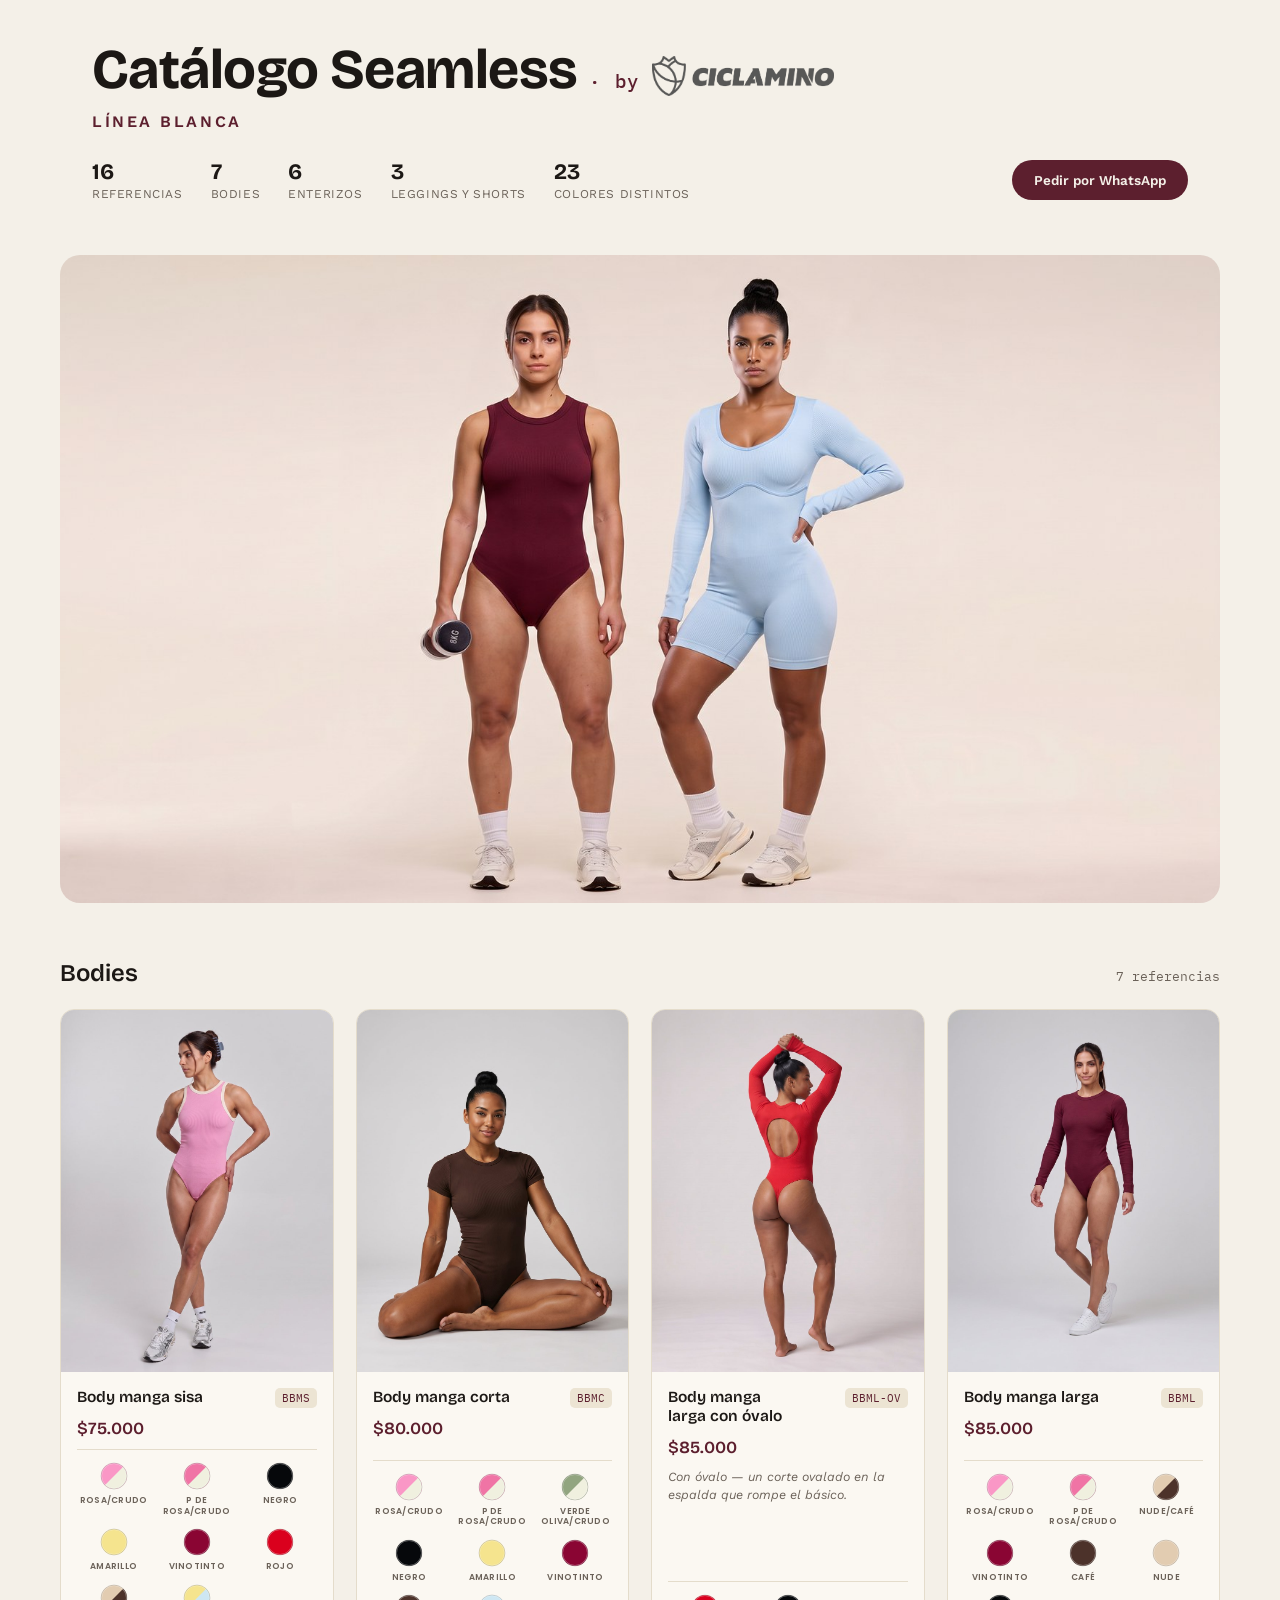
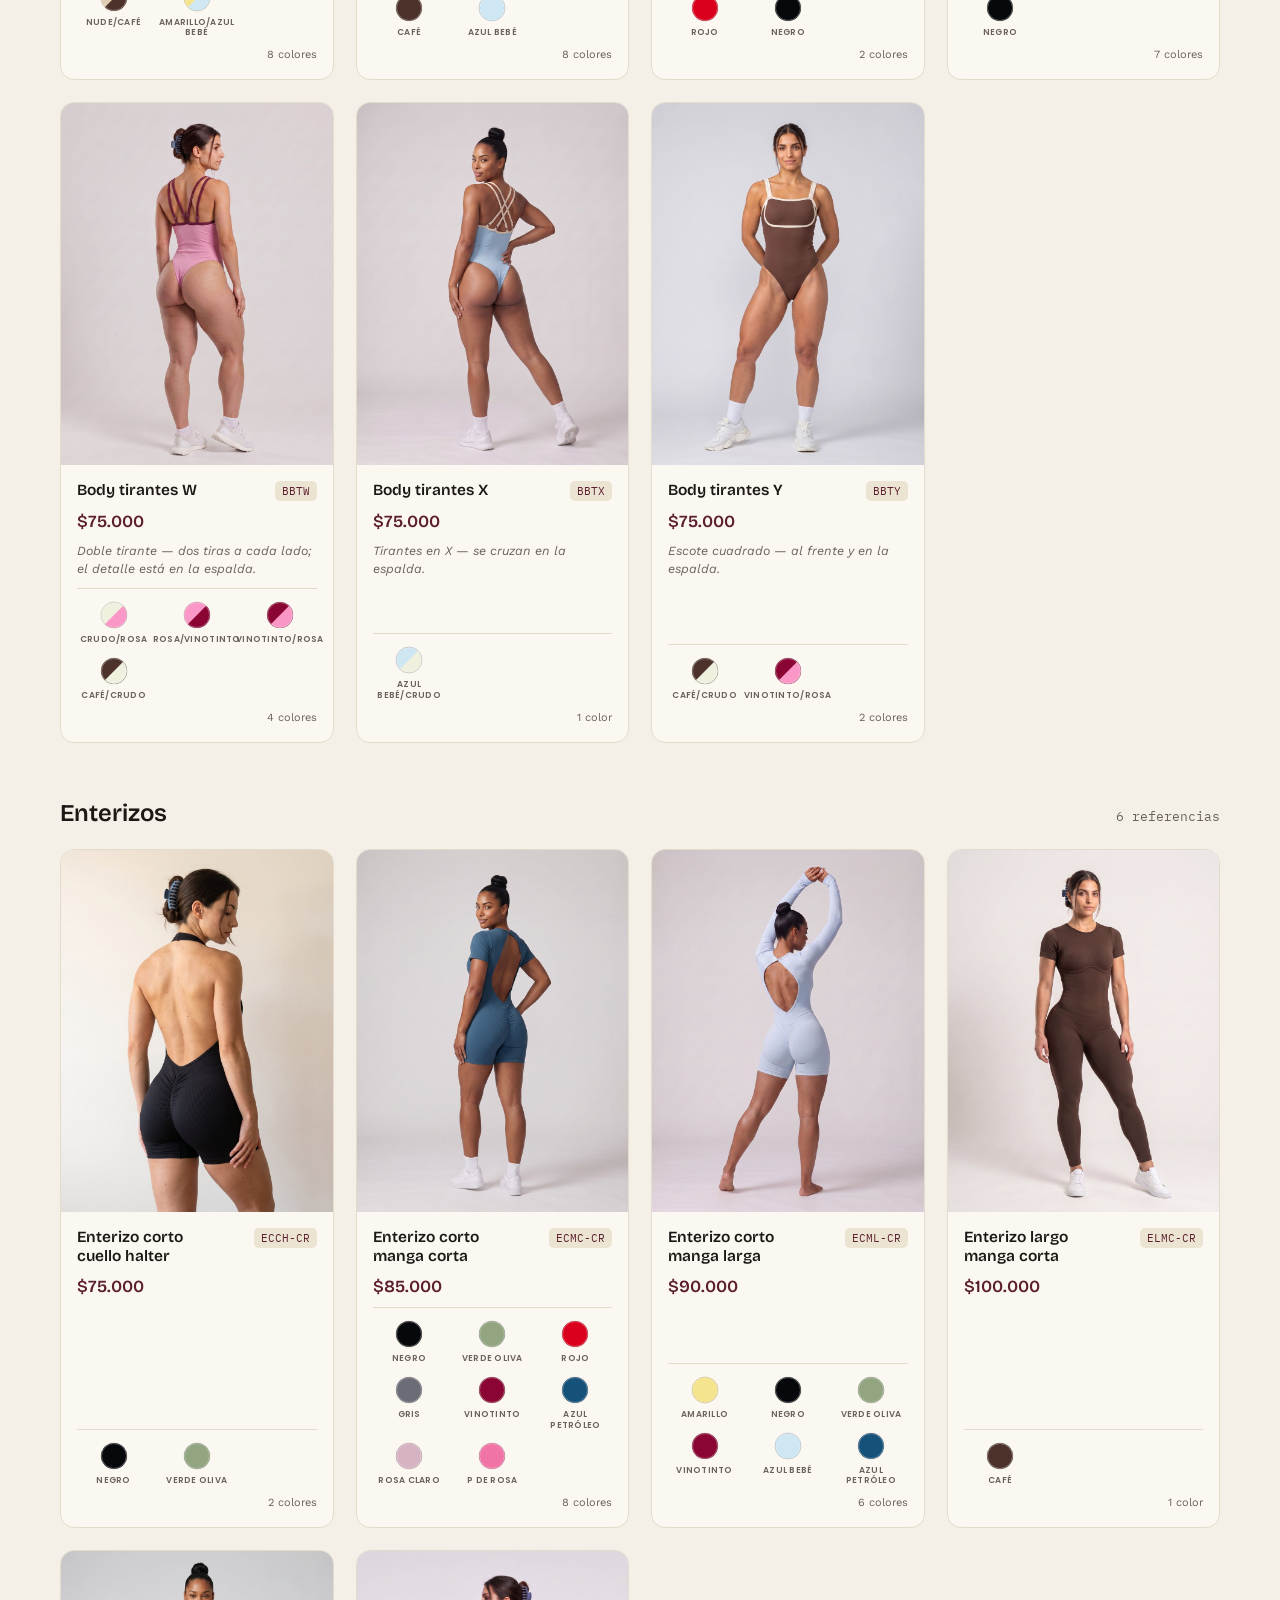
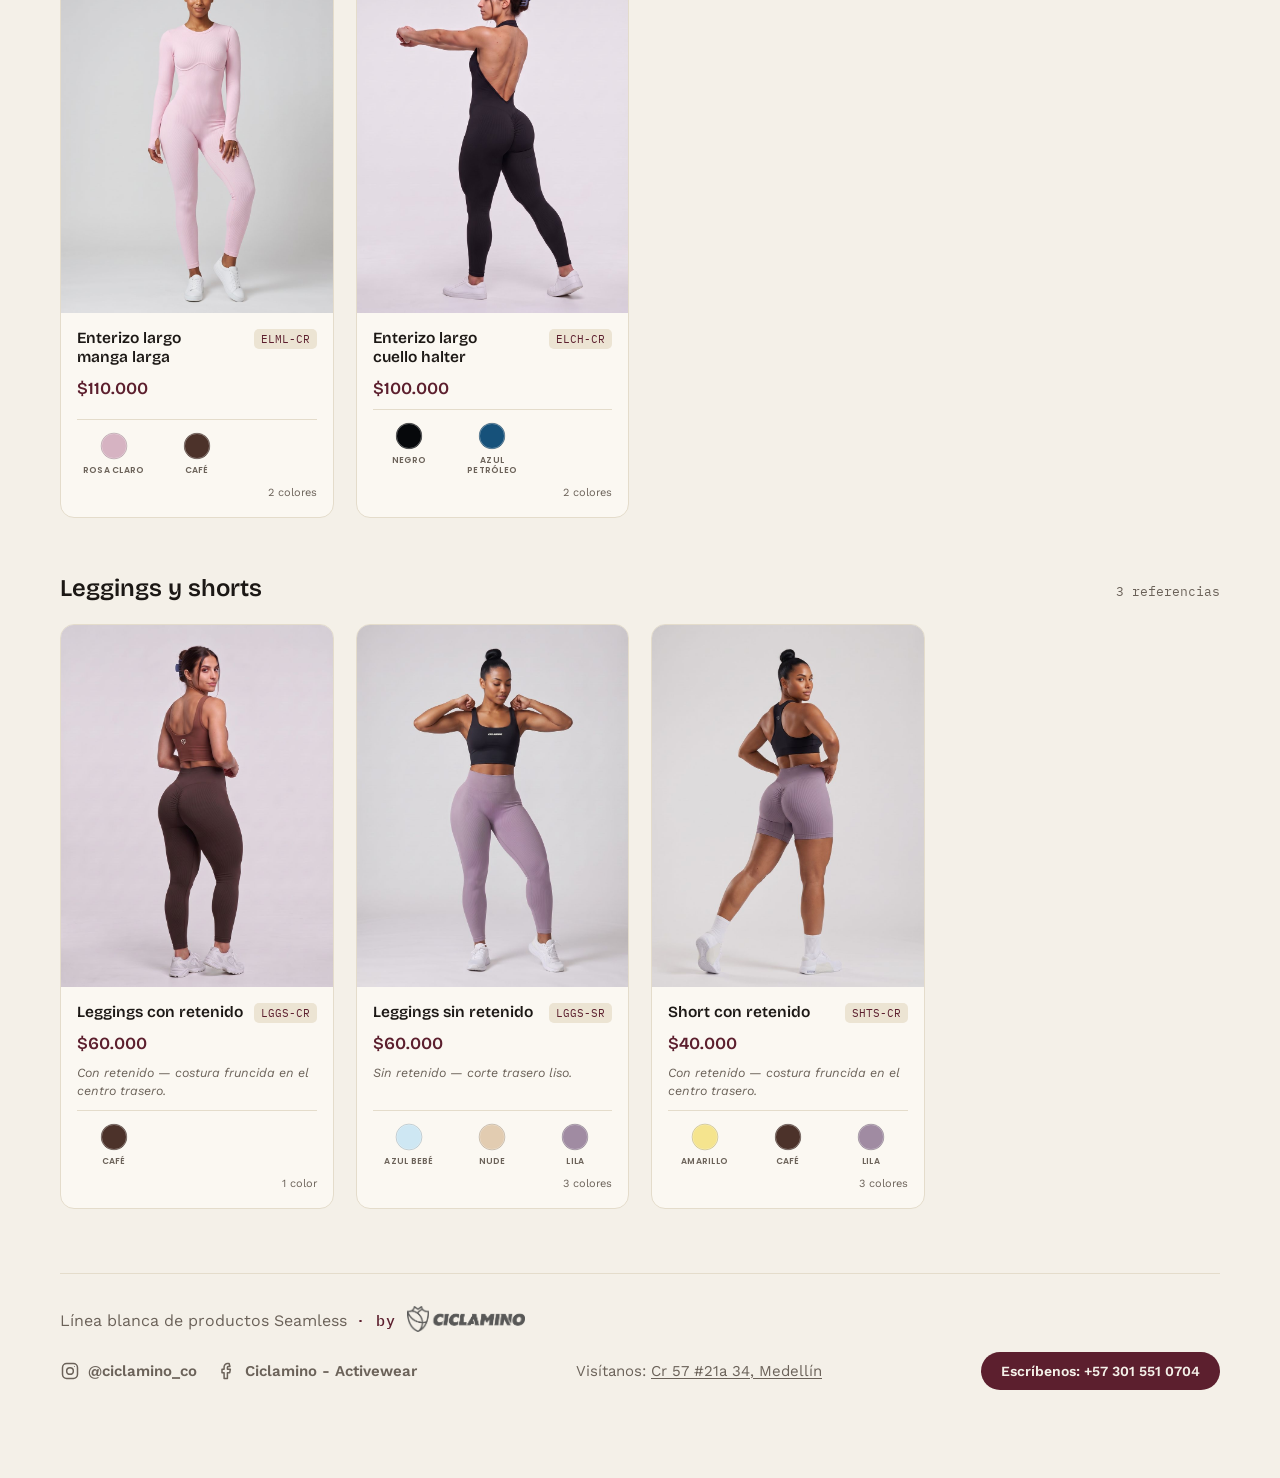
==== commit f452c647: "Add files via upload" ====
--- a/index.html
+++ b/index.html
@@ -4,7 +4,7 @@
 <meta charset="UTF-8">
 <meta name="viewport" content="width=device-width, initial-scale=1, viewport-fit=cover">
 <title>Catálogo Seamless | Ciclamino</title>
-<meta name="description" content="Catálogo Seamless: bodies y enterizos sin costuras, talla única. Línea blanca de productos by Ciclamino.">
+<meta name="description" content="Catálogo Seamless: bodies, enterizos, leggings y shorts sin costuras, talla única. Línea blanca de productos by Ciclamino.">
 <link rel="icon" type="image/png" href="images/favicon-32.png">
 <link rel="apple-touch-icon" href="images/apple-touch-icon.png">
 <link href="https://fonts.googleapis.com" rel="preconnect"/>
@@ -19,16 +19,17 @@
 <h1 class="brand-title">Catálogo Seamless </h1>
 <span class="byline"><span class="dot-sep">· </span>by <img alt="CICLAMINO" class="brand-logo" src="images/catalogo/logo-ciclamino.png"/></span><p class="brand-subtitle">Línea blanca</p></div><div class="stats-row">
 <div class="stats">
-<div class="stat"><b>10</b><span>Referencias</span></div>
-<div class="stat"><b>4</b><span>Bodies</span></div>
+<div class="stat"><b>16</b><span>Referencias</span></div>
+<div class="stat"><b>7</b><span>Bodies</span></div>
 <div class="stat"><b>6</b><span>Enterizos</span></div>
-<div class="stat"><b>17</b><span>Colores distintos</span></div>
+<div class="stat"><b>3</b><span>Leggings y shorts</span></div>
+<div class="stat"><b>23</b><span>Colores distintos</span></div>
 </div>
 <a class="wa-cta" href="https://wa.me/573015510704?text=Hola%2C%20quiero%20hacer%20un%20pedido%20de%20Seamless">Pedir por WhatsApp</a>
 </div></div><div class="masthead-photo cover-desktop" style="background-image:url(images/catalogo/portada-16x9.jpg)"></div><div class="masthead-photo cover-mobile" style="background-image:url(images/catalogo/portada-4x5.jpg)"></div></div>
 <div class="section-head" id="bodies">
 <h2>Bodies</h2>
-<span class="count mono">4 referencias</span>
+<span class="count mono">7 referencias</span>
 </div>
 <div class="pgrid">
 <article class="pcard">
@@ -85,6 +86,51 @@
 <div class="pc-colors">
 <div class="sw-row"><span class="sw-item"><svg aria-label="Rosa/Crudo" class="sw" height="28" role="img" viewbox="0 0 28 28" width="28"><circle cx="14" cy="14" fill="#FA97C6" r="13"></circle><path d="M14,1 A13,13 0 0 1 14,27 Z" fill="#F0F0DF" transform="rotate(45 14 14)"></path><circle cx="14" cy="14" fill="none" r="12.5" stroke="rgba(255,255,255,.35)" stroke-width="1"></circle><circle cx="14" cy="14" fill="none" r="13" stroke="rgba(0,0,0,.14)" stroke-width="1"></circle></svg><span class="sw-label">ROSA/CRUDO</span></span><span class="sw-item"><svg aria-label="P de Rosa/Crudo" class="sw" height="28" role="img" viewbox="0 0 28 28" width="28"><circle cx="14" cy="14" fill="#F074A5" r="13"></circle><path d="M14,1 A13,13 0 0 1 14,27 Z" fill="#F0F0DF" transform="rotate(45 14 14)"></path><circle cx="14" cy="14" fill="none" r="12.5" stroke="rgba(255,255,255,.35)" stroke-width="1"></circle><circle cx="14" cy="14" fill="none" r="13" stroke="rgba(0,0,0,.14)" stroke-width="1"></circle></svg><span class="sw-label">P DE ROSA/CRUDO</span></span><span class="sw-item"><svg aria-label="Nude/Café" class="sw" height="28" role="img" viewbox="0 0 28 28" width="28"><circle cx="14" cy="14" fill="#E2CCB1" r="13"></circle><path d="M14,1 A13,13 0 0 1 14,27 Z" fill="#4c322a" transform="rotate(45 14 14)"></path><circle cx="14" cy="14" fill="none" r="12.5" stroke="rgba(255,255,255,.35)" stroke-width="1"></circle><circle cx="14" cy="14" fill="none" r="13" stroke="rgba(0,0,0,.14)" stroke-width="1"></circle></svg><span class="sw-label">NUDE/CAFÉ</span></span><span class="sw-item"><svg aria-label="Vinotinto" class="sw" height="28" role="img" viewbox="0 0 28 28" width="28"><circle cx="14" cy="14" fill="#8A0533" r="13"></circle><circle cx="14" cy="14" fill="none" r="12.5" stroke="rgba(255,255,255,.35)" stroke-width="1"></circle><circle cx="14" cy="14" fill="none" r="13" stroke="rgba(0,0,0,.14)" stroke-width="1"></circle></svg><span class="sw-label">VINOTINTO</span></span><span class="sw-item"><svg aria-label="Café" class="sw" height="28" role="img" viewbox="0 0 28 28" width="28"><circle cx="14" cy="14" fill="#4c322a" r="13"></circle><circle cx="14" cy="14" fill="none" r="12.5" stroke="rgba(255,255,255,.35)" stroke-width="1"></circle><circle cx="14" cy="14" fill="none" r="13" stroke="rgba(0,0,0,.14)" stroke-width="1"></circle></svg><span class="sw-label">CAFÉ</span></span><span class="sw-item"><svg aria-label="Nude" class="sw" height="28" role="img" viewbox="0 0 28 28" width="28"><circle cx="14" cy="14" fill="#E2CCB1" r="13"></circle><circle cx="14" cy="14" fill="none" r="12.5" stroke="rgba(255,255,255,.35)" stroke-width="1"></circle><circle cx="14" cy="14" fill="none" r="13" stroke="rgba(0,0,0,.14)" stroke-width="1"></circle></svg><span class="sw-label">NUDE</span></span><span class="sw-item"><svg aria-label="Negro" class="sw" height="28" role="img" viewbox="0 0 28 28" width="28"><circle cx="14" cy="14" fill="#06080B" r="13"></circle><circle cx="14" cy="14" fill="none" r="12.5" stroke="rgba(255,255,255,.35)" stroke-width="1"></circle><circle cx="14" cy="14" fill="none" r="13" stroke="rgba(0,0,0,.14)" stroke-width="1"></circle></svg><span class="sw-label">NEGRO</span></span></div>
 <span class="pc-colorcount">7 colores</span>
+</div>
+</div>
+</article>
+<article class="pcard">
+<div class="pc-photo-wrap"><img alt="Body tirantes W" data-full="images/catalogo/bbtw-grande.jpg" loading="lazy" src="images/catalogo/bbtw.jpg"/></div>
+<div class="pc-body">
+<div class="pc-top">
+<h3 class="pc-name">Body tirantes W</h3>
+<span class="pc-code">BBTW</span>
+</div>
+<p class="pc-price">$75.000</p>
+<p class="pc-mod">Doble tirante — dos tiras a cada lado; el detalle está en la espalda.</p>
+<div class="pc-colors">
+<div class="sw-row"><span class="sw-item"><svg aria-label="Crudo/Rosa" class="sw" height="28" role="img" viewbox="0 0 28 28" width="28"><circle cx="14" cy="14" fill="#F0F0DF" r="13"></circle><path d="M14,1 A13,13 0 0 1 14,27 Z" fill="#FA97C6" transform="rotate(45 14 14)"></path><circle cx="14" cy="14" fill="none" r="12.5" stroke="rgba(255,255,255,.35)" stroke-width="1"></circle><circle cx="14" cy="14" fill="none" r="13" stroke="rgba(0,0,0,.14)" stroke-width="1"></circle></svg><span class="sw-label">CRUDO/ROSA</span></span><span class="sw-item"><svg aria-label="Rosa/Vinotinto" class="sw" height="28" role="img" viewbox="0 0 28 28" width="28"><circle cx="14" cy="14" fill="#FA97C6" r="13"></circle><path d="M14,1 A13,13 0 0 1 14,27 Z" fill="#8A0533" transform="rotate(45 14 14)"></path><circle cx="14" cy="14" fill="none" r="12.5" stroke="rgba(255,255,255,.35)" stroke-width="1"></circle><circle cx="14" cy="14" fill="none" r="13" stroke="rgba(0,0,0,.14)" stroke-width="1"></circle></svg><span class="sw-label">ROSA/VINOTINTO</span></span><span class="sw-item"><svg aria-label="Vinotinto/Rosa" class="sw" height="28" role="img" viewbox="0 0 28 28" width="28"><circle cx="14" cy="14" fill="#8A0533" r="13"></circle><path d="M14,1 A13,13 0 0 1 14,27 Z" fill="#FA97C6" transform="rotate(45 14 14)"></path><circle cx="14" cy="14" fill="none" r="12.5" stroke="rgba(255,255,255,.35)" stroke-width="1"></circle><circle cx="14" cy="14" fill="none" r="13" stroke="rgba(0,0,0,.14)" stroke-width="1"></circle></svg><span class="sw-label">VINOTINTO/ROSA</span></span><span class="sw-item"><svg aria-label="Café/Crudo" class="sw" height="28" role="img" viewbox="0 0 28 28" width="28"><circle cx="14" cy="14" fill="#4c322a" r="13"></circle><path d="M14,1 A13,13 0 0 1 14,27 Z" fill="#F0F0DF" transform="rotate(45 14 14)"></path><circle cx="14" cy="14" fill="none" r="12.5" stroke="rgba(255,255,255,.35)" stroke-width="1"></circle><circle cx="14" cy="14" fill="none" r="13" stroke="rgba(0,0,0,.14)" stroke-width="1"></circle></svg><span class="sw-label">CAFÉ/CRUDO</span></span></div>
+<span class="pc-colorcount">4 colores</span>
+</div>
+</div>
+</article>
+<article class="pcard">
+<div class="pc-photo-wrap"><img alt="Body tirantes X" data-full="images/catalogo/bbtx-grande.jpg" loading="lazy" src="images/catalogo/bbtx.jpg"/></div>
+<div class="pc-body">
+<div class="pc-top">
+<h3 class="pc-name">Body tirantes X</h3>
+<span class="pc-code">BBTX</span>
+</div>
+<p class="pc-price">$75.000</p>
+<p class="pc-mod">Tirantes en X — se cruzan en la espalda.</p>
+<div class="pc-colors">
+<div class="sw-row"><span class="sw-item"><svg aria-label="Azul Bebé/Crudo" class="sw" height="28" role="img" viewbox="0 0 28 28" width="28"><circle cx="14" cy="14" fill="#CEE7F3" r="13"></circle><path d="M14,1 A13,13 0 0 1 14,27 Z" fill="#F0F0DF" transform="rotate(45 14 14)"></path><circle cx="14" cy="14" fill="none" r="12.5" stroke="rgba(255,255,255,.35)" stroke-width="1"></circle><circle cx="14" cy="14" fill="none" r="13" stroke="rgba(0,0,0,.14)" stroke-width="1"></circle></svg><span class="sw-label">AZUL BEBÉ/CRUDO</span></span></div>
+<span class="pc-colorcount">1 color</span>
+</div>
+</div>
+</article>
+<article class="pcard">
+<div class="pc-photo-wrap"><img alt="Body tirantes Y" data-full="images/catalogo/bbty-grande.jpg" loading="lazy" src="images/catalogo/bbty.jpg"/></div>
+<div class="pc-body">
+<div class="pc-top">
+<h3 class="pc-name">Body tirantes Y</h3>
+<span class="pc-code">BBTY</span>
+</div>
+<p class="pc-price">$75.000</p>
+<p class="pc-mod">Escote cuadrado — al frente y en la espalda.</p>
+<div class="pc-colors">
+<div class="sw-row"><span class="sw-item"><svg aria-label="Café/Crudo" class="sw" height="28" role="img" viewbox="0 0 28 28" width="28"><circle cx="14" cy="14" fill="#4c322a" r="13"></circle><path d="M14,1 A13,13 0 0 1 14,27 Z" fill="#F0F0DF" transform="rotate(45 14 14)"></path><circle cx="14" cy="14" fill="none" r="12.5" stroke="rgba(255,255,255,.35)" stroke-width="1"></circle><circle cx="14" cy="14" fill="none" r="13" stroke="rgba(0,0,0,.14)" stroke-width="1"></circle></svg><span class="sw-label">CAFÉ/CRUDO</span></span><span class="sw-item"><svg aria-label="Vinotinto/Rosa" class="sw" height="28" role="img" viewbox="0 0 28 28" width="28"><circle cx="14" cy="14" fill="#8A0533" r="13"></circle><path d="M14,1 A13,13 0 0 1 14,27 Z" fill="#FA97C6" transform="rotate(45 14 14)"></path><circle cx="14" cy="14" fill="none" r="12.5" stroke="rgba(255,255,255,.35)" stroke-width="1"></circle><circle cx="14" cy="14" fill="none" r="13" stroke="rgba(0,0,0,.14)" stroke-width="1"></circle></svg><span class="sw-label">VINOTINTO/ROSA</span></span></div>
+<span class="pc-colorcount">2 colores</span>
 </div>
 </div>
 </article>
@@ -175,6 +221,57 @@
 <div class="pc-colors">
 <div class="sw-row"><span class="sw-item"><svg aria-label="Negro" class="sw" height="28" role="img" viewbox="0 0 28 28" width="28"><circle cx="14" cy="14" fill="#06080B" r="13"></circle><circle cx="14" cy="14" fill="none" r="12.5" stroke="rgba(255,255,255,.35)" stroke-width="1"></circle><circle cx="14" cy="14" fill="none" r="13" stroke="rgba(0,0,0,.14)" stroke-width="1"></circle></svg><span class="sw-label">NEGRO</span></span><span class="sw-item"><svg aria-label="Azul Petróleo" class="sw" height="28" role="img" viewbox="0 0 28 28" width="28"><circle cx="14" cy="14" fill="#16517A" r="13"></circle><circle cx="14" cy="14" fill="none" r="12.5" stroke="rgba(255,255,255,.35)" stroke-width="1"></circle><circle cx="14" cy="14" fill="none" r="13" stroke="rgba(0,0,0,.14)" stroke-width="1"></circle></svg><span class="sw-label">AZUL PETRÓLEO</span></span></div>
 <span class="pc-colorcount">2 colores</span>
+</div>
+</div>
+</article>
+</div>
+<div class="section-head" id="leggings-y-shorts">
+<h2>Leggings y shorts</h2>
+<span class="count mono">3 referencias</span>
+</div>
+<div class="pgrid">
+<article class="pcard">
+<div class="pc-photo-wrap"><img alt="Leggings con retenido" data-full="images/catalogo/lggs-cr-grande.jpg" loading="lazy" src="images/catalogo/lggs-cr.jpg"/></div>
+<div class="pc-body">
+<div class="pc-top">
+<h3 class="pc-name">Leggings con retenido</h3>
+<span class="pc-code">LGGS-CR</span>
+</div>
+<p class="pc-price">$60.000</p>
+<p class="pc-mod">Con retenido — costura fruncida en el centro trasero.</p>
+<div class="pc-colors">
+<div class="sw-row"><span class="sw-item"><svg aria-label="Café" class="sw" height="28" role="img" viewbox="0 0 28 28" width="28"><circle cx="14" cy="14" fill="#4c322a" r="13"></circle><circle cx="14" cy="14" fill="none" r="12.5" stroke="rgba(255,255,255,.35)" stroke-width="1"></circle><circle cx="14" cy="14" fill="none" r="13" stroke="rgba(0,0,0,.14)" stroke-width="1"></circle></svg><span class="sw-label">CAFÉ</span></span></div>
+<span class="pc-colorcount">1 color</span>
+</div>
+</div>
+</article>
+<article class="pcard">
+<div class="pc-photo-wrap"><img alt="Leggings sin retenido" data-full="images/catalogo/lggs-sr-grande.jpg" loading="lazy" src="images/catalogo/lggs-sr.jpg"/></div>
+<div class="pc-body">
+<div class="pc-top">
+<h3 class="pc-name">Leggings sin retenido</h3>
+<span class="pc-code">LGGS-SR</span>
+</div>
+<p class="pc-price">$60.000</p>
+<p class="pc-mod">Sin retenido — corte trasero liso.</p>
+<div class="pc-colors">
+<div class="sw-row"><span class="sw-item"><svg aria-label="Azul Bebé" class="sw" height="28" role="img" viewbox="0 0 28 28" width="28"><circle cx="14" cy="14" fill="#CEE7F3" r="13"></circle><circle cx="14" cy="14" fill="none" r="12.5" stroke="rgba(255,255,255,.35)" stroke-width="1"></circle><circle cx="14" cy="14" fill="none" r="13" stroke="rgba(0,0,0,.14)" stroke-width="1"></circle></svg><span class="sw-label">AZUL BEBÉ</span></span><span class="sw-item"><svg aria-label="Nude" class="sw" height="28" role="img" viewbox="0 0 28 28" width="28"><circle cx="14" cy="14" fill="#E2CCB1" r="13"></circle><circle cx="14" cy="14" fill="none" r="12.5" stroke="rgba(255,255,255,.35)" stroke-width="1"></circle><circle cx="14" cy="14" fill="none" r="13" stroke="rgba(0,0,0,.14)" stroke-width="1"></circle></svg><span class="sw-label">NUDE</span></span><span class="sw-item"><svg aria-label="Lila" class="sw" height="28" role="img" viewbox="0 0 28 28" width="28"><circle cx="14" cy="14" fill="#A08BA2" r="13"></circle><circle cx="14" cy="14" fill="none" r="12.5" stroke="rgba(255,255,255,.35)" stroke-width="1"></circle><circle cx="14" cy="14" fill="none" r="13" stroke="rgba(0,0,0,.14)" stroke-width="1"></circle></svg><span class="sw-label">LILA</span></span></div>
+<span class="pc-colorcount">3 colores</span>
+</div>
+</div>
+</article>
+<article class="pcard">
+<div class="pc-photo-wrap"><img alt="Short con retenido" data-full="images/catalogo/shts-cr-grande.jpg" loading="lazy" src="images/catalogo/shts-cr.jpg"/></div>
+<div class="pc-body">
+<div class="pc-top">
+<h3 class="pc-name">Short con retenido</h3>
+<span class="pc-code">SHTS-CR</span>
+</div>
+<p class="pc-price">$40.000</p>
+<p class="pc-mod">Con retenido — costura fruncida en el centro trasero.</p>
+<div class="pc-colors">
+<div class="sw-row"><span class="sw-item"><svg aria-label="Amarillo" class="sw" height="28" role="img" viewbox="0 0 28 28" width="28"><circle cx="14" cy="14" fill="#F5E48E" r="13"></circle><circle cx="14" cy="14" fill="none" r="12.5" stroke="rgba(255,255,255,.35)" stroke-width="1"></circle><circle cx="14" cy="14" fill="none" r="13" stroke="rgba(0,0,0,.14)" stroke-width="1"></circle></svg><span class="sw-label">AMARILLO</span></span><span class="sw-item"><svg aria-label="Café" class="sw" height="28" role="img" viewbox="0 0 28 28" width="28"><circle cx="14" cy="14" fill="#4c322a" r="13"></circle><circle cx="14" cy="14" fill="none" r="12.5" stroke="rgba(255,255,255,.35)" stroke-width="1"></circle><circle cx="14" cy="14" fill="none" r="13" stroke="rgba(0,0,0,.14)" stroke-width="1"></circle></svg><span class="sw-label">CAFÉ</span></span><span class="sw-item"><svg aria-label="Lila" class="sw" height="28" role="img" viewbox="0 0 28 28" width="28"><circle cx="14" cy="14" fill="#A08BA2" r="13"></circle><circle cx="14" cy="14" fill="none" r="12.5" stroke="rgba(255,255,255,.35)" stroke-width="1"></circle><circle cx="14" cy="14" fill="none" r="13" stroke="rgba(0,0,0,.14)" stroke-width="1"></circle></svg><span class="sw-label">LILA</span></span></div>
+<span class="pc-colorcount">3 colores</span>
 </div>
 </div>
 </article>
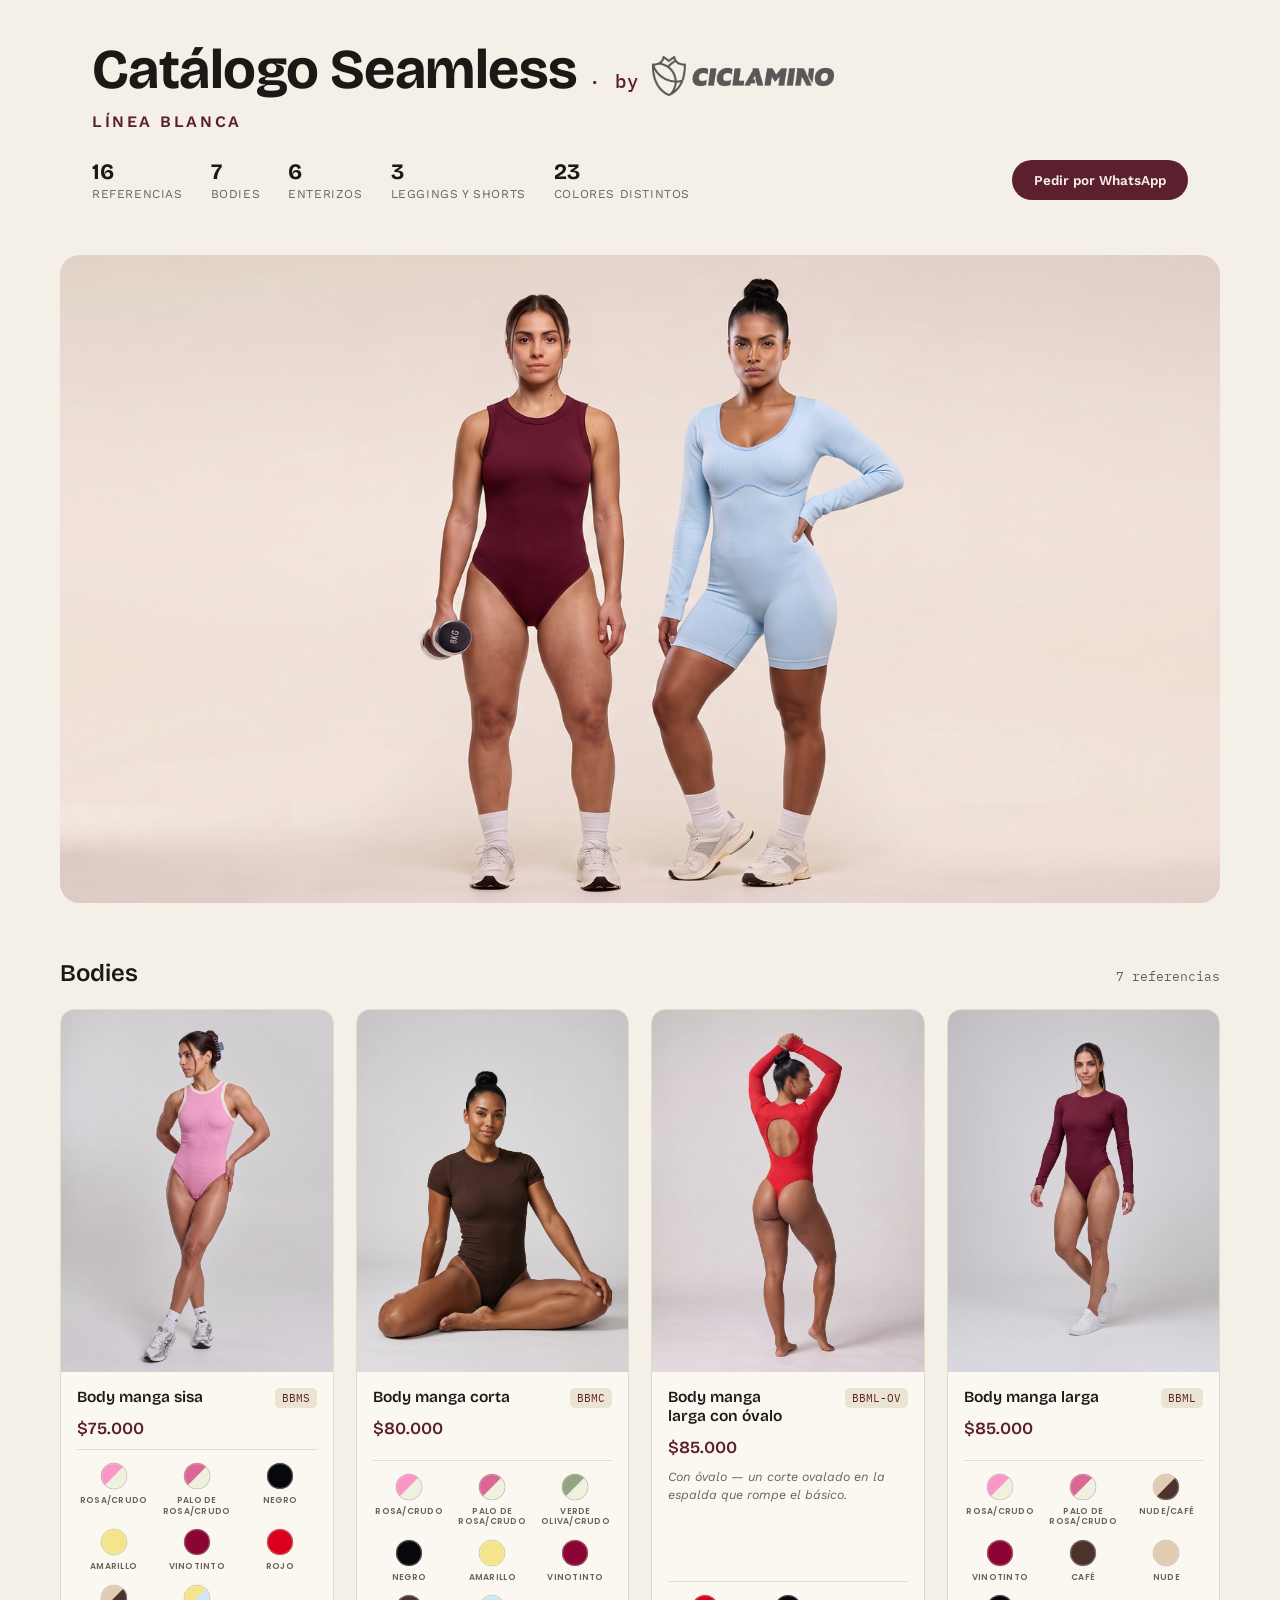
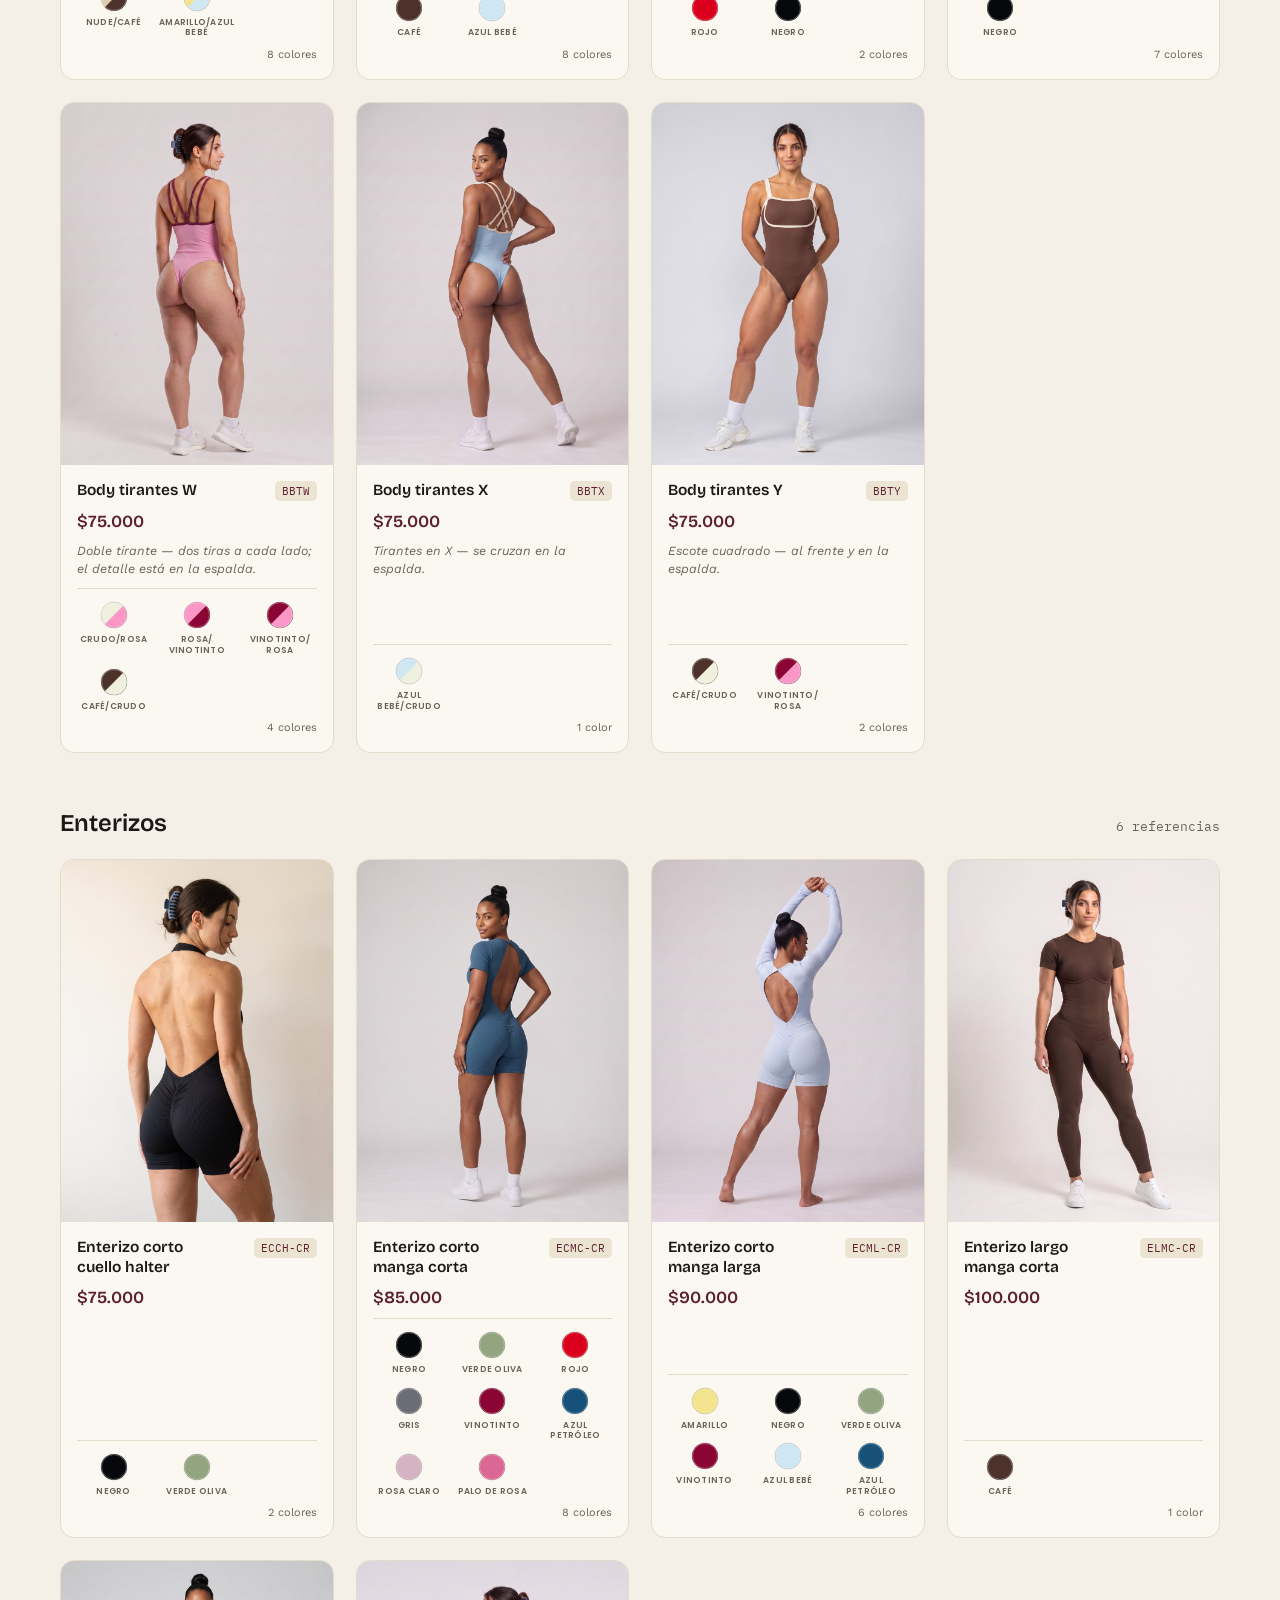
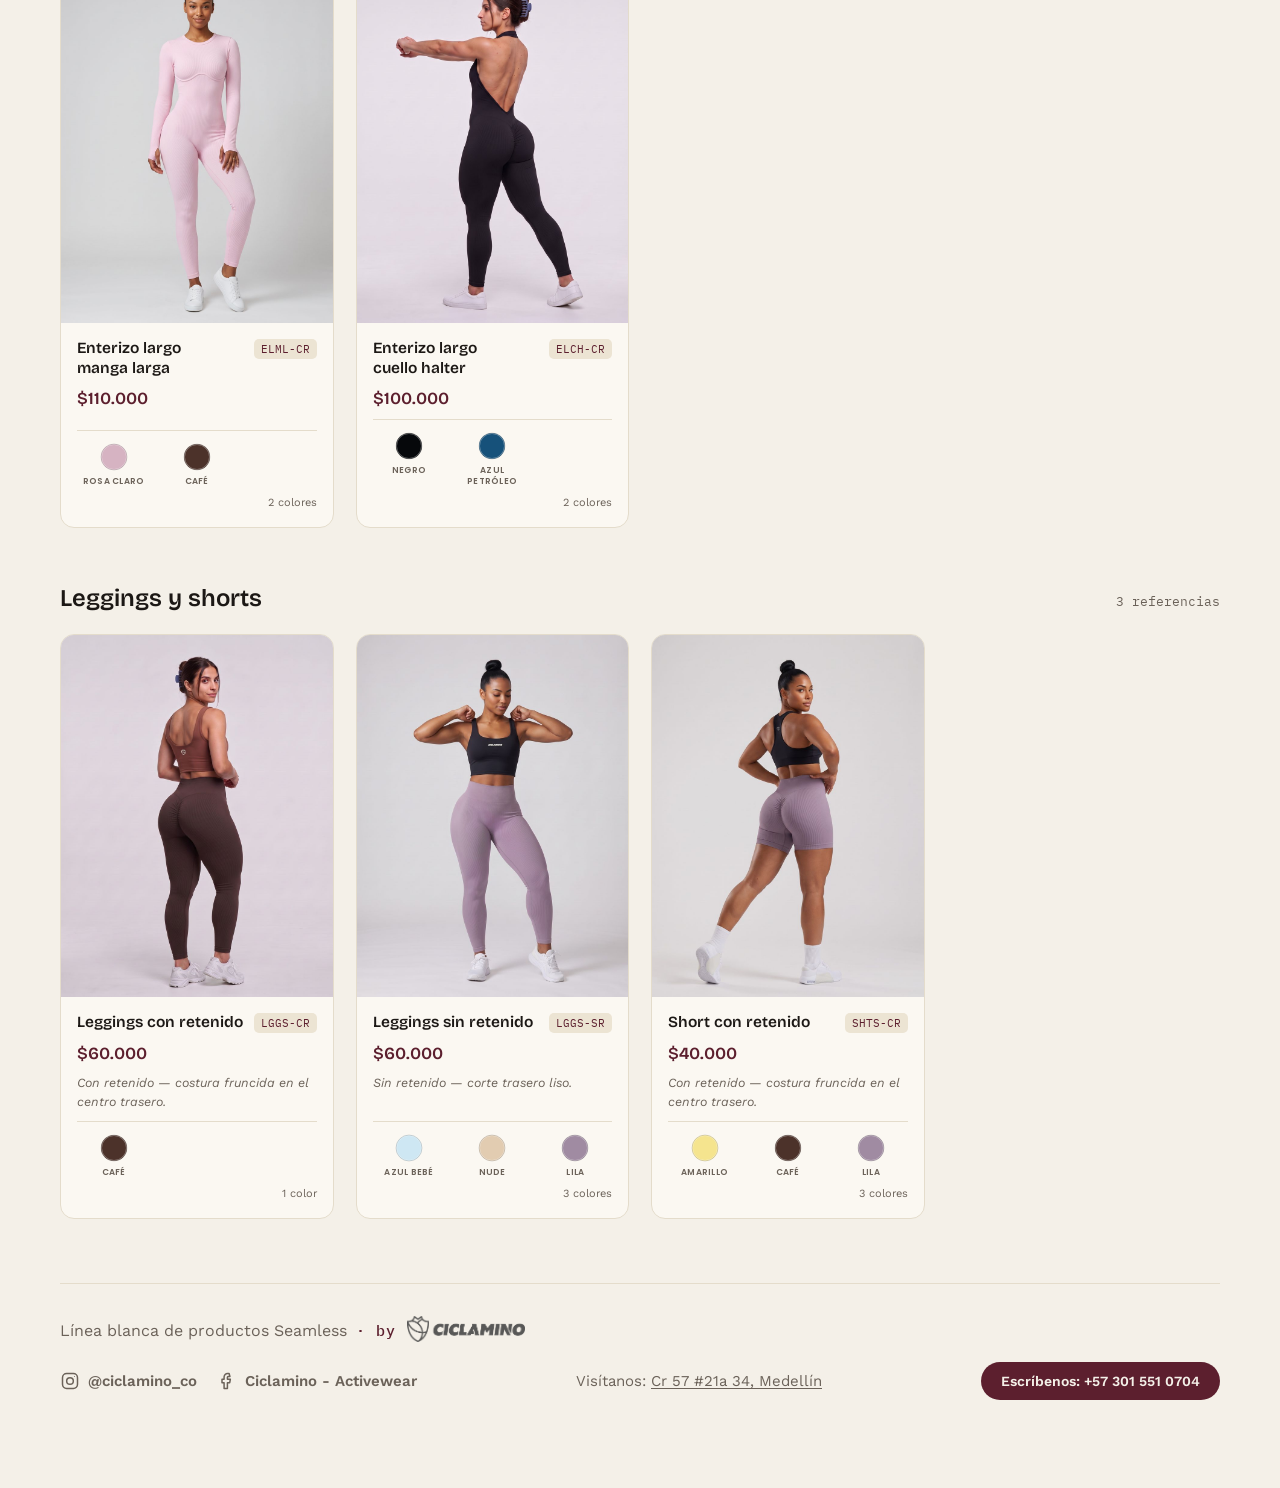
==== commit b05095a1: "Add files via upload" ====
--- a/index.html
+++ b/index.html
@@ -41,7 +41,7 @@
 </div>
 <p class="pc-price">$75.000</p>
 <div class="pc-colors">
-<div class="sw-row"><span class="sw-item"><svg aria-label="Rosa/Crudo" class="sw" height="28" role="img" viewbox="0 0 28 28" width="28"><circle cx="14" cy="14" fill="#FA97C6" r="13"></circle><path d="M14,1 A13,13 0 0 1 14,27 Z" fill="#F0F0DF" transform="rotate(45 14 14)"></path><circle cx="14" cy="14" fill="none" r="12.5" stroke="rgba(255,255,255,.35)" stroke-width="1"></circle><circle cx="14" cy="14" fill="none" r="13" stroke="rgba(0,0,0,.14)" stroke-width="1"></circle></svg><span class="sw-label">ROSA/CRUDO</span></span><span class="sw-item"><svg aria-label="P de Rosa/Crudo" class="sw" height="28" role="img" viewbox="0 0 28 28" width="28"><circle cx="14" cy="14" fill="#F074A5" r="13"></circle><path d="M14,1 A13,13 0 0 1 14,27 Z" fill="#F0F0DF" transform="rotate(45 14 14)"></path><circle cx="14" cy="14" fill="none" r="12.5" stroke="rgba(255,255,255,.35)" stroke-width="1"></circle><circle cx="14" cy="14" fill="none" r="13" stroke="rgba(0,0,0,.14)" stroke-width="1"></circle></svg><span class="sw-label">P DE ROSA/CRUDO</span></span><span class="sw-item"><svg aria-label="Negro" class="sw" height="28" role="img" viewbox="0 0 28 28" width="28"><circle cx="14" cy="14" fill="#06080B" r="13"></circle><circle cx="14" cy="14" fill="none" r="12.5" stroke="rgba(255,255,255,.35)" stroke-width="1"></circle><circle cx="14" cy="14" fill="none" r="13" stroke="rgba(0,0,0,.14)" stroke-width="1"></circle></svg><span class="sw-label">NEGRO</span></span><span class="sw-item"><svg aria-label="Amarillo" class="sw" height="28" role="img" viewbox="0 0 28 28" width="28"><circle cx="14" cy="14" fill="#F5E48E" r="13"></circle><circle cx="14" cy="14" fill="none" r="12.5" stroke="rgba(255,255,255,.35)" stroke-width="1"></circle><circle cx="14" cy="14" fill="none" r="13" stroke="rgba(0,0,0,.14)" stroke-width="1"></circle></svg><span class="sw-label">AMARILLO</span></span><span class="sw-item"><svg aria-label="Vinotinto" class="sw" height="28" role="img" viewbox="0 0 28 28" width="28"><circle cx="14" cy="14" fill="#8A0533" r="13"></circle><circle cx="14" cy="14" fill="none" r="12.5" stroke="rgba(255,255,255,.35)" stroke-width="1"></circle><circle cx="14" cy="14" fill="none" r="13" stroke="rgba(0,0,0,.14)" stroke-width="1"></circle></svg><span class="sw-label">VINOTINTO</span></span><span class="sw-item"><svg aria-label="Rojo" class="sw" height="28" role="img" viewbox="0 0 28 28" width="28"><circle cx="14" cy="14" fill="#DA001D" r="13"></circle><circle cx="14" cy="14" fill="none" r="12.5" stroke="rgba(255,255,255,.35)" stroke-width="1"></circle><circle cx="14" cy="14" fill="none" r="13" stroke="rgba(0,0,0,.14)" stroke-width="1"></circle></svg><span class="sw-label">ROJO</span></span><span class="sw-item"><svg aria-label="Nude/Café" class="sw" height="28" role="img" viewbox="0 0 28 28" width="28"><circle cx="14" cy="14" fill="#E2CCB1" r="13"></circle><path d="M14,1 A13,13 0 0 1 14,27 Z" fill="#4c322a" transform="rotate(45 14 14)"></path><circle cx="14" cy="14" fill="none" r="12.5" stroke="rgba(255,255,255,.35)" stroke-width="1"></circle><circle cx="14" cy="14" fill="none" r="13" stroke="rgba(0,0,0,.14)" stroke-width="1"></circle></svg><span class="sw-label">NUDE/CAFÉ</span></span><span class="sw-item"><svg aria-label="Amarillo/Azul Bebé" class="sw" height="28" role="img" viewbox="0 0 28 28" width="28"><circle cx="14" cy="14" fill="#F5E48E" r="13"></circle><path d="M14,1 A13,13 0 0 1 14,27 Z" fill="#CEE7F3" transform="rotate(45 14 14)"></path><circle cx="14" cy="14" fill="none" r="12.5" stroke="rgba(255,255,255,.35)" stroke-width="1"></circle><circle cx="14" cy="14" fill="none" r="13" stroke="rgba(0,0,0,.14)" stroke-width="1"></circle></svg><span class="sw-label">AMARILLO/AZUL BEBÉ</span></span></div>
+<div class="sw-row"><span class="sw-item"><svg aria-label="Rosa/Crudo" class="sw" height="28" role="img" viewbox="0 0 28 28" width="28"><circle cx="14" cy="14" fill="#FA97C6" r="13"></circle><path d="M14,1 A13,13 0 0 1 14,27 Z" fill="#F0F0DF" transform="rotate(45 14 14)"></path><circle cx="14" cy="14" fill="none" r="12.5" stroke="rgba(255,255,255,.35)" stroke-width="1"></circle><circle cx="14" cy="14" fill="none" r="13" stroke="rgba(0,0,0,.14)" stroke-width="1"></circle></svg><span class="sw-label">ROSA/CRUDO</span></span><span class="sw-item"><svg aria-label="Palo de Rosa/Crudo" class="sw" height="28" role="img" viewbox="0 0 28 28" width="28"><circle cx="14" cy="14" fill="#DA6794" r="13"></circle><path d="M14,1 A13,13 0 0 1 14,27 Z" fill="#F0F0DF" transform="rotate(45 14 14)"></path><circle cx="14" cy="14" fill="none" r="12.5" stroke="rgba(255,255,255,.35)" stroke-width="1"></circle><circle cx="14" cy="14" fill="none" r="13" stroke="rgba(0,0,0,.14)" stroke-width="1"></circle></svg><span class="sw-label">PALO DE ROSA/CRUDO</span></span><span class="sw-item"><svg aria-label="Negro" class="sw" height="28" role="img" viewbox="0 0 28 28" width="28"><circle cx="14" cy="14" fill="#06080B" r="13"></circle><circle cx="14" cy="14" fill="none" r="12.5" stroke="rgba(255,255,255,.35)" stroke-width="1"></circle><circle cx="14" cy="14" fill="none" r="13" stroke="rgba(0,0,0,.14)" stroke-width="1"></circle></svg><span class="sw-label">NEGRO</span></span><span class="sw-item"><svg aria-label="Amarillo" class="sw" height="28" role="img" viewbox="0 0 28 28" width="28"><circle cx="14" cy="14" fill="#F5E48E" r="13"></circle><circle cx="14" cy="14" fill="none" r="12.5" stroke="rgba(255,255,255,.35)" stroke-width="1"></circle><circle cx="14" cy="14" fill="none" r="13" stroke="rgba(0,0,0,.14)" stroke-width="1"></circle></svg><span class="sw-label">AMARILLO</span></span><span class="sw-item"><svg aria-label="Vinotinto" class="sw" height="28" role="img" viewbox="0 0 28 28" width="28"><circle cx="14" cy="14" fill="#8A0533" r="13"></circle><circle cx="14" cy="14" fill="none" r="12.5" stroke="rgba(255,255,255,.35)" stroke-width="1"></circle><circle cx="14" cy="14" fill="none" r="13" stroke="rgba(0,0,0,.14)" stroke-width="1"></circle></svg><span class="sw-label">VINOTINTO</span></span><span class="sw-item"><svg aria-label="Rojo" class="sw" height="28" role="img" viewbox="0 0 28 28" width="28"><circle cx="14" cy="14" fill="#DA001D" r="13"></circle><circle cx="14" cy="14" fill="none" r="12.5" stroke="rgba(255,255,255,.35)" stroke-width="1"></circle><circle cx="14" cy="14" fill="none" r="13" stroke="rgba(0,0,0,.14)" stroke-width="1"></circle></svg><span class="sw-label">ROJO</span></span><span class="sw-item"><svg aria-label="Nude/Café" class="sw" height="28" role="img" viewbox="0 0 28 28" width="28"><circle cx="14" cy="14" fill="#E2CCB1" r="13"></circle><path d="M14,1 A13,13 0 0 1 14,27 Z" fill="#4c322a" transform="rotate(45 14 14)"></path><circle cx="14" cy="14" fill="none" r="12.5" stroke="rgba(255,255,255,.35)" stroke-width="1"></circle><circle cx="14" cy="14" fill="none" r="13" stroke="rgba(0,0,0,.14)" stroke-width="1"></circle></svg><span class="sw-label">NUDE/CAFÉ</span></span><span class="sw-item"><svg aria-label="Amarillo/Azul Bebé" class="sw" height="28" role="img" viewbox="0 0 28 28" width="28"><circle cx="14" cy="14" fill="#F5E48E" r="13"></circle><path d="M14,1 A13,13 0 0 1 14,27 Z" fill="#CEE7F3" transform="rotate(45 14 14)"></path><circle cx="14" cy="14" fill="none" r="12.5" stroke="rgba(255,255,255,.35)" stroke-width="1"></circle><circle cx="14" cy="14" fill="none" r="13" stroke="rgba(0,0,0,.14)" stroke-width="1"></circle></svg><span class="sw-label">AMARILLO/AZUL BEBÉ</span></span></div>
 <span class="pc-colorcount">8 colores</span>
 </div>
 </div>
@@ -55,7 +55,7 @@
 </div>
 <p class="pc-price">$80.000</p>
 <div class="pc-colors">
-<div class="sw-row"><span class="sw-item"><svg aria-label="Rosa/Crudo" class="sw" height="28" role="img" viewbox="0 0 28 28" width="28"><circle cx="14" cy="14" fill="#FA97C6" r="13"></circle><path d="M14,1 A13,13 0 0 1 14,27 Z" fill="#F0F0DF" transform="rotate(45 14 14)"></path><circle cx="14" cy="14" fill="none" r="12.5" stroke="rgba(255,255,255,.35)" stroke-width="1"></circle><circle cx="14" cy="14" fill="none" r="13" stroke="rgba(0,0,0,.14)" stroke-width="1"></circle></svg><span class="sw-label">ROSA/CRUDO</span></span><span class="sw-item"><svg aria-label="P de Rosa/Crudo" class="sw" height="28" role="img" viewbox="0 0 28 28" width="28"><circle cx="14" cy="14" fill="#F074A5" r="13"></circle><path d="M14,1 A13,13 0 0 1 14,27 Z" fill="#F0F0DF" transform="rotate(45 14 14)"></path><circle cx="14" cy="14" fill="none" r="12.5" stroke="rgba(255,255,255,.35)" stroke-width="1"></circle><circle cx="14" cy="14" fill="none" r="13" stroke="rgba(0,0,0,.14)" stroke-width="1"></circle></svg><span class="sw-label">P DE ROSA/CRUDO</span></span><span class="sw-item"><svg aria-label="Verde Oliva/Crudo" class="sw" height="28" role="img" viewbox="0 0 28 28" width="28"><circle cx="14" cy="14" fill="#92A580" r="13"></circle><path d="M14,1 A13,13 0 0 1 14,27 Z" fill="#F0F0DF" transform="rotate(45 14 14)"></path><circle cx="14" cy="14" fill="none" r="12.5" stroke="rgba(255,255,255,.35)" stroke-width="1"></circle><circle cx="14" cy="14" fill="none" r="13" stroke="rgba(0,0,0,.14)" stroke-width="1"></circle></svg><span class="sw-label">VERDE OLIVA/CRUDO</span></span><span class="sw-item"><svg aria-label="Negro" class="sw" height="28" role="img" viewbox="0 0 28 28" width="28"><circle cx="14" cy="14" fill="#06080B" r="13"></circle><circle cx="14" cy="14" fill="none" r="12.5" stroke="rgba(255,255,255,.35)" stroke-width="1"></circle><circle cx="14" cy="14" fill="none" r="13" stroke="rgba(0,0,0,.14)" stroke-width="1"></circle></svg><span class="sw-label">NEGRO</span></span><span class="sw-item"><svg aria-label="Amarillo" class="sw" height="28" role="img" viewbox="0 0 28 28" width="28"><circle cx="14" cy="14" fill="#F5E48E" r="13"></circle><circle cx="14" cy="14" fill="none" r="12.5" stroke="rgba(255,255,255,.35)" stroke-width="1"></circle><circle cx="14" cy="14" fill="none" r="13" stroke="rgba(0,0,0,.14)" stroke-width="1"></circle></svg><span class="sw-label">AMARILLO</span></span><span class="sw-item"><svg aria-label="Vinotinto" class="sw" height="28" role="img" viewbox="0 0 28 28" width="28"><circle cx="14" cy="14" fill="#8A0533" r="13"></circle><circle cx="14" cy="14" fill="none" r="12.5" stroke="rgba(255,255,255,.35)" stroke-width="1"></circle><circle cx="14" cy="14" fill="none" r="13" stroke="rgba(0,0,0,.14)" stroke-width="1"></circle></svg><span class="sw-label">VINOTINTO</span></span><span class="sw-item"><svg aria-label="Café" class="sw" height="28" role="img" viewbox="0 0 28 28" width="28"><circle cx="14" cy="14" fill="#4c322a" r="13"></circle><circle cx="14" cy="14" fill="none" r="12.5" stroke="rgba(255,255,255,.35)" stroke-width="1"></circle><circle cx="14" cy="14" fill="none" r="13" stroke="rgba(0,0,0,.14)" stroke-width="1"></circle></svg><span class="sw-label">CAFÉ</span></span><span class="sw-item"><svg aria-label="Azul Bebé" class="sw" height="28" role="img" viewbox="0 0 28 28" width="28"><circle cx="14" cy="14" fill="#CEE7F3" r="13"></circle><circle cx="14" cy="14" fill="none" r="12.5" stroke="rgba(255,255,255,.35)" stroke-width="1"></circle><circle cx="14" cy="14" fill="none" r="13" stroke="rgba(0,0,0,.14)" stroke-width="1"></circle></svg><span class="sw-label">AZUL BEBÉ</span></span></div>
+<div class="sw-row"><span class="sw-item"><svg aria-label="Rosa/Crudo" class="sw" height="28" role="img" viewbox="0 0 28 28" width="28"><circle cx="14" cy="14" fill="#FA97C6" r="13"></circle><path d="M14,1 A13,13 0 0 1 14,27 Z" fill="#F0F0DF" transform="rotate(45 14 14)"></path><circle cx="14" cy="14" fill="none" r="12.5" stroke="rgba(255,255,255,.35)" stroke-width="1"></circle><circle cx="14" cy="14" fill="none" r="13" stroke="rgba(0,0,0,.14)" stroke-width="1"></circle></svg><span class="sw-label">ROSA/CRUDO</span></span><span class="sw-item"><svg aria-label="Palo de Rosa/Crudo" class="sw" height="28" role="img" viewbox="0 0 28 28" width="28"><circle cx="14" cy="14" fill="#DA6794" r="13"></circle><path d="M14,1 A13,13 0 0 1 14,27 Z" fill="#F0F0DF" transform="rotate(45 14 14)"></path><circle cx="14" cy="14" fill="none" r="12.5" stroke="rgba(255,255,255,.35)" stroke-width="1"></circle><circle cx="14" cy="14" fill="none" r="13" stroke="rgba(0,0,0,.14)" stroke-width="1"></circle></svg><span class="sw-label">PALO DE ROSA/CRUDO</span></span><span class="sw-item"><svg aria-label="Verde Oliva/Crudo" class="sw" height="28" role="img" viewbox="0 0 28 28" width="28"><circle cx="14" cy="14" fill="#92A580" r="13"></circle><path d="M14,1 A13,13 0 0 1 14,27 Z" fill="#F0F0DF" transform="rotate(45 14 14)"></path><circle cx="14" cy="14" fill="none" r="12.5" stroke="rgba(255,255,255,.35)" stroke-width="1"></circle><circle cx="14" cy="14" fill="none" r="13" stroke="rgba(0,0,0,.14)" stroke-width="1"></circle></svg><span class="sw-label">VERDE OLIVA/CRUDO</span></span><span class="sw-item"><svg aria-label="Negro" class="sw" height="28" role="img" viewbox="0 0 28 28" width="28"><circle cx="14" cy="14" fill="#06080B" r="13"></circle><circle cx="14" cy="14" fill="none" r="12.5" stroke="rgba(255,255,255,.35)" stroke-width="1"></circle><circle cx="14" cy="14" fill="none" r="13" stroke="rgba(0,0,0,.14)" stroke-width="1"></circle></svg><span class="sw-label">NEGRO</span></span><span class="sw-item"><svg aria-label="Amarillo" class="sw" height="28" role="img" viewbox="0 0 28 28" width="28"><circle cx="14" cy="14" fill="#F5E48E" r="13"></circle><circle cx="14" cy="14" fill="none" r="12.5" stroke="rgba(255,255,255,.35)" stroke-width="1"></circle><circle cx="14" cy="14" fill="none" r="13" stroke="rgba(0,0,0,.14)" stroke-width="1"></circle></svg><span class="sw-label">AMARILLO</span></span><span class="sw-item"><svg aria-label="Vinotinto" class="sw" height="28" role="img" viewbox="0 0 28 28" width="28"><circle cx="14" cy="14" fill="#8A0533" r="13"></circle><circle cx="14" cy="14" fill="none" r="12.5" stroke="rgba(255,255,255,.35)" stroke-width="1"></circle><circle cx="14" cy="14" fill="none" r="13" stroke="rgba(0,0,0,.14)" stroke-width="1"></circle></svg><span class="sw-label">VINOTINTO</span></span><span class="sw-item"><svg aria-label="Café" class="sw" height="28" role="img" viewbox="0 0 28 28" width="28"><circle cx="14" cy="14" fill="#4c322a" r="13"></circle><circle cx="14" cy="14" fill="none" r="12.5" stroke="rgba(255,255,255,.35)" stroke-width="1"></circle><circle cx="14" cy="14" fill="none" r="13" stroke="rgba(0,0,0,.14)" stroke-width="1"></circle></svg><span class="sw-label">CAFÉ</span></span><span class="sw-item"><svg aria-label="Azul Bebé" class="sw" height="28" role="img" viewbox="0 0 28 28" width="28"><circle cx="14" cy="14" fill="#CEE7F3" r="13"></circle><circle cx="14" cy="14" fill="none" r="12.5" stroke="rgba(255,255,255,.35)" stroke-width="1"></circle><circle cx="14" cy="14" fill="none" r="13" stroke="rgba(0,0,0,.14)" stroke-width="1"></circle></svg><span class="sw-label">AZUL BEBÉ</span></span></div>
 <span class="pc-colorcount">8 colores</span>
 </div>
 </div>
@@ -84,7 +84,7 @@
 </div>
 <p class="pc-price">$85.000</p>
 <div class="pc-colors">
-<div class="sw-row"><span class="sw-item"><svg aria-label="Rosa/Crudo" class="sw" height="28" role="img" viewbox="0 0 28 28" width="28"><circle cx="14" cy="14" fill="#FA97C6" r="13"></circle><path d="M14,1 A13,13 0 0 1 14,27 Z" fill="#F0F0DF" transform="rotate(45 14 14)"></path><circle cx="14" cy="14" fill="none" r="12.5" stroke="rgba(255,255,255,.35)" stroke-width="1"></circle><circle cx="14" cy="14" fill="none" r="13" stroke="rgba(0,0,0,.14)" stroke-width="1"></circle></svg><span class="sw-label">ROSA/CRUDO</span></span><span class="sw-item"><svg aria-label="P de Rosa/Crudo" class="sw" height="28" role="img" viewbox="0 0 28 28" width="28"><circle cx="14" cy="14" fill="#F074A5" r="13"></circle><path d="M14,1 A13,13 0 0 1 14,27 Z" fill="#F0F0DF" transform="rotate(45 14 14)"></path><circle cx="14" cy="14" fill="none" r="12.5" stroke="rgba(255,255,255,.35)" stroke-width="1"></circle><circle cx="14" cy="14" fill="none" r="13" stroke="rgba(0,0,0,.14)" stroke-width="1"></circle></svg><span class="sw-label">P DE ROSA/CRUDO</span></span><span class="sw-item"><svg aria-label="Nude/Café" class="sw" height="28" role="img" viewbox="0 0 28 28" width="28"><circle cx="14" cy="14" fill="#E2CCB1" r="13"></circle><path d="M14,1 A13,13 0 0 1 14,27 Z" fill="#4c322a" transform="rotate(45 14 14)"></path><circle cx="14" cy="14" fill="none" r="12.5" stroke="rgba(255,255,255,.35)" stroke-width="1"></circle><circle cx="14" cy="14" fill="none" r="13" stroke="rgba(0,0,0,.14)" stroke-width="1"></circle></svg><span class="sw-label">NUDE/CAFÉ</span></span><span class="sw-item"><svg aria-label="Vinotinto" class="sw" height="28" role="img" viewbox="0 0 28 28" width="28"><circle cx="14" cy="14" fill="#8A0533" r="13"></circle><circle cx="14" cy="14" fill="none" r="12.5" stroke="rgba(255,255,255,.35)" stroke-width="1"></circle><circle cx="14" cy="14" fill="none" r="13" stroke="rgba(0,0,0,.14)" stroke-width="1"></circle></svg><span class="sw-label">VINOTINTO</span></span><span class="sw-item"><svg aria-label="Café" class="sw" height="28" role="img" viewbox="0 0 28 28" width="28"><circle cx="14" cy="14" fill="#4c322a" r="13"></circle><circle cx="14" cy="14" fill="none" r="12.5" stroke="rgba(255,255,255,.35)" stroke-width="1"></circle><circle cx="14" cy="14" fill="none" r="13" stroke="rgba(0,0,0,.14)" stroke-width="1"></circle></svg><span class="sw-label">CAFÉ</span></span><span class="sw-item"><svg aria-label="Nude" class="sw" height="28" role="img" viewbox="0 0 28 28" width="28"><circle cx="14" cy="14" fill="#E2CCB1" r="13"></circle><circle cx="14" cy="14" fill="none" r="12.5" stroke="rgba(255,255,255,.35)" stroke-width="1"></circle><circle cx="14" cy="14" fill="none" r="13" stroke="rgba(0,0,0,.14)" stroke-width="1"></circle></svg><span class="sw-label">NUDE</span></span><span class="sw-item"><svg aria-label="Negro" class="sw" height="28" role="img" viewbox="0 0 28 28" width="28"><circle cx="14" cy="14" fill="#06080B" r="13"></circle><circle cx="14" cy="14" fill="none" r="12.5" stroke="rgba(255,255,255,.35)" stroke-width="1"></circle><circle cx="14" cy="14" fill="none" r="13" stroke="rgba(0,0,0,.14)" stroke-width="1"></circle></svg><span class="sw-label">NEGRO</span></span></div>
+<div class="sw-row"><span class="sw-item"><svg aria-label="Rosa/Crudo" class="sw" height="28" role="img" viewbox="0 0 28 28" width="28"><circle cx="14" cy="14" fill="#FA97C6" r="13"></circle><path d="M14,1 A13,13 0 0 1 14,27 Z" fill="#F0F0DF" transform="rotate(45 14 14)"></path><circle cx="14" cy="14" fill="none" r="12.5" stroke="rgba(255,255,255,.35)" stroke-width="1"></circle><circle cx="14" cy="14" fill="none" r="13" stroke="rgba(0,0,0,.14)" stroke-width="1"></circle></svg><span class="sw-label">ROSA/CRUDO</span></span><span class="sw-item"><svg aria-label="Palo de Rosa/Crudo" class="sw" height="28" role="img" viewbox="0 0 28 28" width="28"><circle cx="14" cy="14" fill="#DA6794" r="13"></circle><path d="M14,1 A13,13 0 0 1 14,27 Z" fill="#F0F0DF" transform="rotate(45 14 14)"></path><circle cx="14" cy="14" fill="none" r="12.5" stroke="rgba(255,255,255,.35)" stroke-width="1"></circle><circle cx="14" cy="14" fill="none" r="13" stroke="rgba(0,0,0,.14)" stroke-width="1"></circle></svg><span class="sw-label">PALO DE ROSA/CRUDO</span></span><span class="sw-item"><svg aria-label="Nude/Café" class="sw" height="28" role="img" viewbox="0 0 28 28" width="28"><circle cx="14" cy="14" fill="#E2CCB1" r="13"></circle><path d="M14,1 A13,13 0 0 1 14,27 Z" fill="#4c322a" transform="rotate(45 14 14)"></path><circle cx="14" cy="14" fill="none" r="12.5" stroke="rgba(255,255,255,.35)" stroke-width="1"></circle><circle cx="14" cy="14" fill="none" r="13" stroke="rgba(0,0,0,.14)" stroke-width="1"></circle></svg><span class="sw-label">NUDE/CAFÉ</span></span><span class="sw-item"><svg aria-label="Vinotinto" class="sw" height="28" role="img" viewbox="0 0 28 28" width="28"><circle cx="14" cy="14" fill="#8A0533" r="13"></circle><circle cx="14" cy="14" fill="none" r="12.5" stroke="rgba(255,255,255,.35)" stroke-width="1"></circle><circle cx="14" cy="14" fill="none" r="13" stroke="rgba(0,0,0,.14)" stroke-width="1"></circle></svg><span class="sw-label">VINOTINTO</span></span><span class="sw-item"><svg aria-label="Café" class="sw" height="28" role="img" viewbox="0 0 28 28" width="28"><circle cx="14" cy="14" fill="#4c322a" r="13"></circle><circle cx="14" cy="14" fill="none" r="12.5" stroke="rgba(255,255,255,.35)" stroke-width="1"></circle><circle cx="14" cy="14" fill="none" r="13" stroke="rgba(0,0,0,.14)" stroke-width="1"></circle></svg><span class="sw-label">CAFÉ</span></span><span class="sw-item"><svg aria-label="Nude" class="sw" height="28" role="img" viewbox="0 0 28 28" width="28"><circle cx="14" cy="14" fill="#E2CCB1" r="13"></circle><circle cx="14" cy="14" fill="none" r="12.5" stroke="rgba(255,255,255,.35)" stroke-width="1"></circle><circle cx="14" cy="14" fill="none" r="13" stroke="rgba(0,0,0,.14)" stroke-width="1"></circle></svg><span class="sw-label">NUDE</span></span><span class="sw-item"><svg aria-label="Negro" class="sw" height="28" role="img" viewbox="0 0 28 28" width="28"><circle cx="14" cy="14" fill="#06080B" r="13"></circle><circle cx="14" cy="14" fill="none" r="12.5" stroke="rgba(255,255,255,.35)" stroke-width="1"></circle><circle cx="14" cy="14" fill="none" r="13" stroke="rgba(0,0,0,.14)" stroke-width="1"></circle></svg><span class="sw-label">NEGRO</span></span></div>
 <span class="pc-colorcount">7 colores</span>
 </div>
 </div>
@@ -99,7 +99,7 @@
 <p class="pc-price">$75.000</p>
 <p class="pc-mod">Doble tirante — dos tiras a cada lado; el detalle está en la espalda.</p>
 <div class="pc-colors">
-<div class="sw-row"><span class="sw-item"><svg aria-label="Crudo/Rosa" class="sw" height="28" role="img" viewbox="0 0 28 28" width="28"><circle cx="14" cy="14" fill="#F0F0DF" r="13"></circle><path d="M14,1 A13,13 0 0 1 14,27 Z" fill="#FA97C6" transform="rotate(45 14 14)"></path><circle cx="14" cy="14" fill="none" r="12.5" stroke="rgba(255,255,255,.35)" stroke-width="1"></circle><circle cx="14" cy="14" fill="none" r="13" stroke="rgba(0,0,0,.14)" stroke-width="1"></circle></svg><span class="sw-label">CRUDO/ROSA</span></span><span class="sw-item"><svg aria-label="Rosa/Vinotinto" class="sw" height="28" role="img" viewbox="0 0 28 28" width="28"><circle cx="14" cy="14" fill="#FA97C6" r="13"></circle><path d="M14,1 A13,13 0 0 1 14,27 Z" fill="#8A0533" transform="rotate(45 14 14)"></path><circle cx="14" cy="14" fill="none" r="12.5" stroke="rgba(255,255,255,.35)" stroke-width="1"></circle><circle cx="14" cy="14" fill="none" r="13" stroke="rgba(0,0,0,.14)" stroke-width="1"></circle></svg><span class="sw-label">ROSA/VINOTINTO</span></span><span class="sw-item"><svg aria-label="Vinotinto/Rosa" class="sw" height="28" role="img" viewbox="0 0 28 28" width="28"><circle cx="14" cy="14" fill="#8A0533" r="13"></circle><path d="M14,1 A13,13 0 0 1 14,27 Z" fill="#FA97C6" transform="rotate(45 14 14)"></path><circle cx="14" cy="14" fill="none" r="12.5" stroke="rgba(255,255,255,.35)" stroke-width="1"></circle><circle cx="14" cy="14" fill="none" r="13" stroke="rgba(0,0,0,.14)" stroke-width="1"></circle></svg><span class="sw-label">VINOTINTO/ROSA</span></span><span class="sw-item"><svg aria-label="Café/Crudo" class="sw" height="28" role="img" viewbox="0 0 28 28" width="28"><circle cx="14" cy="14" fill="#4c322a" r="13"></circle><path d="M14,1 A13,13 0 0 1 14,27 Z" fill="#F0F0DF" transform="rotate(45 14 14)"></path><circle cx="14" cy="14" fill="none" r="12.5" stroke="rgba(255,255,255,.35)" stroke-width="1"></circle><circle cx="14" cy="14" fill="none" r="13" stroke="rgba(0,0,0,.14)" stroke-width="1"></circle></svg><span class="sw-label">CAFÉ/CRUDO</span></span></div>
+<div class="sw-row"><span class="sw-item"><svg aria-label="Crudo/Rosa" class="sw" height="28" role="img" viewbox="0 0 28 28" width="28"><circle cx="14" cy="14" fill="#F0F0DF" r="13"></circle><path d="M14,1 A13,13 0 0 1 14,27 Z" fill="#FA97C6" transform="rotate(45 14 14)"></path><circle cx="14" cy="14" fill="none" r="12.5" stroke="rgba(255,255,255,.35)" stroke-width="1"></circle><circle cx="14" cy="14" fill="none" r="13" stroke="rgba(0,0,0,.14)" stroke-width="1"></circle></svg><span class="sw-label">CRUDO/ROSA</span></span><span class="sw-item"><svg aria-label="Rosa/Vinotinto" class="sw" height="28" role="img" viewbox="0 0 28 28" width="28"><circle cx="14" cy="14" fill="#FA97C6" r="13"></circle><path d="M14,1 A13,13 0 0 1 14,27 Z" fill="#8A0533" transform="rotate(45 14 14)"></path><circle cx="14" cy="14" fill="none" r="12.5" stroke="rgba(255,255,255,.35)" stroke-width="1"></circle><circle cx="14" cy="14" fill="none" r="13" stroke="rgba(0,0,0,.14)" stroke-width="1"></circle></svg><span class="sw-label">ROSA/<wbr>VINOTINTO</span></span><span class="sw-item"><svg aria-label="Vinotinto/Rosa" class="sw" height="28" role="img" viewbox="0 0 28 28" width="28"><circle cx="14" cy="14" fill="#8A0533" r="13"></circle><path d="M14,1 A13,13 0 0 1 14,27 Z" fill="#FA97C6" transform="rotate(45 14 14)"></path><circle cx="14" cy="14" fill="none" r="12.5" stroke="rgba(255,255,255,.35)" stroke-width="1"></circle><circle cx="14" cy="14" fill="none" r="13" stroke="rgba(0,0,0,.14)" stroke-width="1"></circle></svg><span class="sw-label">VINOTINTO/<wbr>ROSA</span></span><span class="sw-item"><svg aria-label="Café/Crudo" class="sw" height="28" role="img" viewbox="0 0 28 28" width="28"><circle cx="14" cy="14" fill="#4c322a" r="13"></circle><path d="M14,1 A13,13 0 0 1 14,27 Z" fill="#F0F0DF" transform="rotate(45 14 14)"></path><circle cx="14" cy="14" fill="none" r="12.5" stroke="rgba(255,255,255,.35)" stroke-width="1"></circle><circle cx="14" cy="14" fill="none" r="13" stroke="rgba(0,0,0,.14)" stroke-width="1"></circle></svg><span class="sw-label">CAFÉ/CRUDO</span></span></div>
 <span class="pc-colorcount">4 colores</span>
 </div>
 </div>
@@ -129,7 +129,7 @@
 <p class="pc-price">$75.000</p>
 <p class="pc-mod">Escote cuadrado — al frente y en la espalda.</p>
 <div class="pc-colors">
-<div class="sw-row"><span class="sw-item"><svg aria-label="Café/Crudo" class="sw" height="28" role="img" viewbox="0 0 28 28" width="28"><circle cx="14" cy="14" fill="#4c322a" r="13"></circle><path d="M14,1 A13,13 0 0 1 14,27 Z" fill="#F0F0DF" transform="rotate(45 14 14)"></path><circle cx="14" cy="14" fill="none" r="12.5" stroke="rgba(255,255,255,.35)" stroke-width="1"></circle><circle cx="14" cy="14" fill="none" r="13" stroke="rgba(0,0,0,.14)" stroke-width="1"></circle></svg><span class="sw-label">CAFÉ/CRUDO</span></span><span class="sw-item"><svg aria-label="Vinotinto/Rosa" class="sw" height="28" role="img" viewbox="0 0 28 28" width="28"><circle cx="14" cy="14" fill="#8A0533" r="13"></circle><path d="M14,1 A13,13 0 0 1 14,27 Z" fill="#FA97C6" transform="rotate(45 14 14)"></path><circle cx="14" cy="14" fill="none" r="12.5" stroke="rgba(255,255,255,.35)" stroke-width="1"></circle><circle cx="14" cy="14" fill="none" r="13" stroke="rgba(0,0,0,.14)" stroke-width="1"></circle></svg><span class="sw-label">VINOTINTO/ROSA</span></span></div>
+<div class="sw-row"><span class="sw-item"><svg aria-label="Café/Crudo" class="sw" height="28" role="img" viewbox="0 0 28 28" width="28"><circle cx="14" cy="14" fill="#4c322a" r="13"></circle><path d="M14,1 A13,13 0 0 1 14,27 Z" fill="#F0F0DF" transform="rotate(45 14 14)"></path><circle cx="14" cy="14" fill="none" r="12.5" stroke="rgba(255,255,255,.35)" stroke-width="1"></circle><circle cx="14" cy="14" fill="none" r="13" stroke="rgba(0,0,0,.14)" stroke-width="1"></circle></svg><span class="sw-label">CAFÉ/CRUDO</span></span><span class="sw-item"><svg aria-label="Vinotinto/Rosa" class="sw" height="28" role="img" viewbox="0 0 28 28" width="28"><circle cx="14" cy="14" fill="#8A0533" r="13"></circle><path d="M14,1 A13,13 0 0 1 14,27 Z" fill="#FA97C6" transform="rotate(45 14 14)"></path><circle cx="14" cy="14" fill="none" r="12.5" stroke="rgba(255,255,255,.35)" stroke-width="1"></circle><circle cx="14" cy="14" fill="none" r="13" stroke="rgba(0,0,0,.14)" stroke-width="1"></circle></svg><span class="sw-label">VINOTINTO/<wbr>ROSA</span></span></div>
 <span class="pc-colorcount">2 colores</span>
 </div>
 </div>
@@ -163,7 +163,7 @@
 </div>
 <p class="pc-price">$85.000</p>
 <div class="pc-colors">
-<div class="sw-row"><span class="sw-item"><svg aria-label="Negro" class="sw" height="28" role="img" viewbox="0 0 28 28" width="28"><circle cx="14" cy="14" fill="#06080B" r="13"></circle><circle cx="14" cy="14" fill="none" r="12.5" stroke="rgba(255,255,255,.35)" stroke-width="1"></circle><circle cx="14" cy="14" fill="none" r="13" stroke="rgba(0,0,0,.14)" stroke-width="1"></circle></svg><span class="sw-label">NEGRO</span></span><span class="sw-item"><svg aria-label="Verde Oliva" class="sw" height="28" role="img" viewbox="0 0 28 28" width="28"><circle cx="14" cy="14" fill="#92A580" r="13"></circle><circle cx="14" cy="14" fill="none" r="12.5" stroke="rgba(255,255,255,.35)" stroke-width="1"></circle><circle cx="14" cy="14" fill="none" r="13" stroke="rgba(0,0,0,.14)" stroke-width="1"></circle></svg><span class="sw-label">VERDE OLIVA</span></span><span class="sw-item"><svg aria-label="Rojo" class="sw" height="28" role="img" viewbox="0 0 28 28" width="28"><circle cx="14" cy="14" fill="#DA001D" r="13"></circle><circle cx="14" cy="14" fill="none" r="12.5" stroke="rgba(255,255,255,.35)" stroke-width="1"></circle><circle cx="14" cy="14" fill="none" r="13" stroke="rgba(0,0,0,.14)" stroke-width="1"></circle></svg><span class="sw-label">ROJO</span></span><span class="sw-item"><svg aria-label="Gris" class="sw" height="28" role="img" viewbox="0 0 28 28" width="28"><circle cx="14" cy="14" fill="#6B6C75" r="13"></circle><circle cx="14" cy="14" fill="none" r="12.5" stroke="rgba(255,255,255,.35)" stroke-width="1"></circle><circle cx="14" cy="14" fill="none" r="13" stroke="rgba(0,0,0,.14)" stroke-width="1"></circle></svg><span class="sw-label">GRIS</span></span><span class="sw-item"><svg aria-label="Vinotinto" class="sw" height="28" role="img" viewbox="0 0 28 28" width="28"><circle cx="14" cy="14" fill="#8A0533" r="13"></circle><circle cx="14" cy="14" fill="none" r="12.5" stroke="rgba(255,255,255,.35)" stroke-width="1"></circle><circle cx="14" cy="14" fill="none" r="13" stroke="rgba(0,0,0,.14)" stroke-width="1"></circle></svg><span class="sw-label">VINOTINTO</span></span><span class="sw-item"><svg aria-label="Azul Petróleo" class="sw" height="28" role="img" viewbox="0 0 28 28" width="28"><circle cx="14" cy="14" fill="#16517A" r="13"></circle><circle cx="14" cy="14" fill="none" r="12.5" stroke="rgba(255,255,255,.35)" stroke-width="1"></circle><circle cx="14" cy="14" fill="none" r="13" stroke="rgba(0,0,0,.14)" stroke-width="1"></circle></svg><span class="sw-label">AZUL PETRÓLEO</span></span><span class="sw-item"><svg aria-label="Rosa Claro" class="sw" height="28" role="img" viewbox="0 0 28 28" width="28"><circle cx="14" cy="14" fill="#d6b3c2" r="13"></circle><circle cx="14" cy="14" fill="none" r="12.5" stroke="rgba(255,255,255,.35)" stroke-width="1"></circle><circle cx="14" cy="14" fill="none" r="13" stroke="rgba(0,0,0,.14)" stroke-width="1"></circle></svg><span class="sw-label">ROSA CLARO</span></span><span class="sw-item"><svg aria-label="P de Rosa" class="sw" height="28" role="img" viewbox="0 0 28 28" width="28"><circle cx="14" cy="14" fill="#F074A5" r="13"></circle><circle cx="14" cy="14" fill="none" r="12.5" stroke="rgba(255,255,255,.35)" stroke-width="1"></circle><circle cx="14" cy="14" fill="none" r="13" stroke="rgba(0,0,0,.14)" stroke-width="1"></circle></svg><span class="sw-label">P DE ROSA</span></span></div>
+<div class="sw-row"><span class="sw-item"><svg aria-label="Negro" class="sw" height="28" role="img" viewbox="0 0 28 28" width="28"><circle cx="14" cy="14" fill="#06080B" r="13"></circle><circle cx="14" cy="14" fill="none" r="12.5" stroke="rgba(255,255,255,.35)" stroke-width="1"></circle><circle cx="14" cy="14" fill="none" r="13" stroke="rgba(0,0,0,.14)" stroke-width="1"></circle></svg><span class="sw-label">NEGRO</span></span><span class="sw-item"><svg aria-label="Verde Oliva" class="sw" height="28" role="img" viewbox="0 0 28 28" width="28"><circle cx="14" cy="14" fill="#92A580" r="13"></circle><circle cx="14" cy="14" fill="none" r="12.5" stroke="rgba(255,255,255,.35)" stroke-width="1"></circle><circle cx="14" cy="14" fill="none" r="13" stroke="rgba(0,0,0,.14)" stroke-width="1"></circle></svg><span class="sw-label">VERDE OLIVA</span></span><span class="sw-item"><svg aria-label="Rojo" class="sw" height="28" role="img" viewbox="0 0 28 28" width="28"><circle cx="14" cy="14" fill="#DA001D" r="13"></circle><circle cx="14" cy="14" fill="none" r="12.5" stroke="rgba(255,255,255,.35)" stroke-width="1"></circle><circle cx="14" cy="14" fill="none" r="13" stroke="rgba(0,0,0,.14)" stroke-width="1"></circle></svg><span class="sw-label">ROJO</span></span><span class="sw-item"><svg aria-label="Gris" class="sw" height="28" role="img" viewbox="0 0 28 28" width="28"><circle cx="14" cy="14" fill="#6B6C75" r="13"></circle><circle cx="14" cy="14" fill="none" r="12.5" stroke="rgba(255,255,255,.35)" stroke-width="1"></circle><circle cx="14" cy="14" fill="none" r="13" stroke="rgba(0,0,0,.14)" stroke-width="1"></circle></svg><span class="sw-label">GRIS</span></span><span class="sw-item"><svg aria-label="Vinotinto" class="sw" height="28" role="img" viewbox="0 0 28 28" width="28"><circle cx="14" cy="14" fill="#8A0533" r="13"></circle><circle cx="14" cy="14" fill="none" r="12.5" stroke="rgba(255,255,255,.35)" stroke-width="1"></circle><circle cx="14" cy="14" fill="none" r="13" stroke="rgba(0,0,0,.14)" stroke-width="1"></circle></svg><span class="sw-label">VINOTINTO</span></span><span class="sw-item"><svg aria-label="Azul Petróleo" class="sw" height="28" role="img" viewbox="0 0 28 28" width="28"><circle cx="14" cy="14" fill="#16517A" r="13"></circle><circle cx="14" cy="14" fill="none" r="12.5" stroke="rgba(255,255,255,.35)" stroke-width="1"></circle><circle cx="14" cy="14" fill="none" r="13" stroke="rgba(0,0,0,.14)" stroke-width="1"></circle></svg><span class="sw-label">AZUL PETRÓLEO</span></span><span class="sw-item"><svg aria-label="Rosa Claro" class="sw" height="28" role="img" viewbox="0 0 28 28" width="28"><circle cx="14" cy="14" fill="#d6b3c2" r="13"></circle><circle cx="14" cy="14" fill="none" r="12.5" stroke="rgba(255,255,255,.35)" stroke-width="1"></circle><circle cx="14" cy="14" fill="none" r="13" stroke="rgba(0,0,0,.14)" stroke-width="1"></circle></svg><span class="sw-label">ROSA CLARO</span></span><span class="sw-item"><svg aria-label="Palo de Rosa" class="sw" height="28" role="img" viewbox="0 0 28 28" width="28"><circle cx="14" cy="14" fill="#DA6794" r="13"></circle><circle cx="14" cy="14" fill="none" r="12.5" stroke="rgba(255,255,255,.35)" stroke-width="1"></circle><circle cx="14" cy="14" fill="none" r="13" stroke="rgba(0,0,0,.14)" stroke-width="1"></circle></svg><span class="sw-label">PALO DE ROSA</span></span></div>
 <span class="pc-colorcount">8 colores</span>
 </div>
 </div>
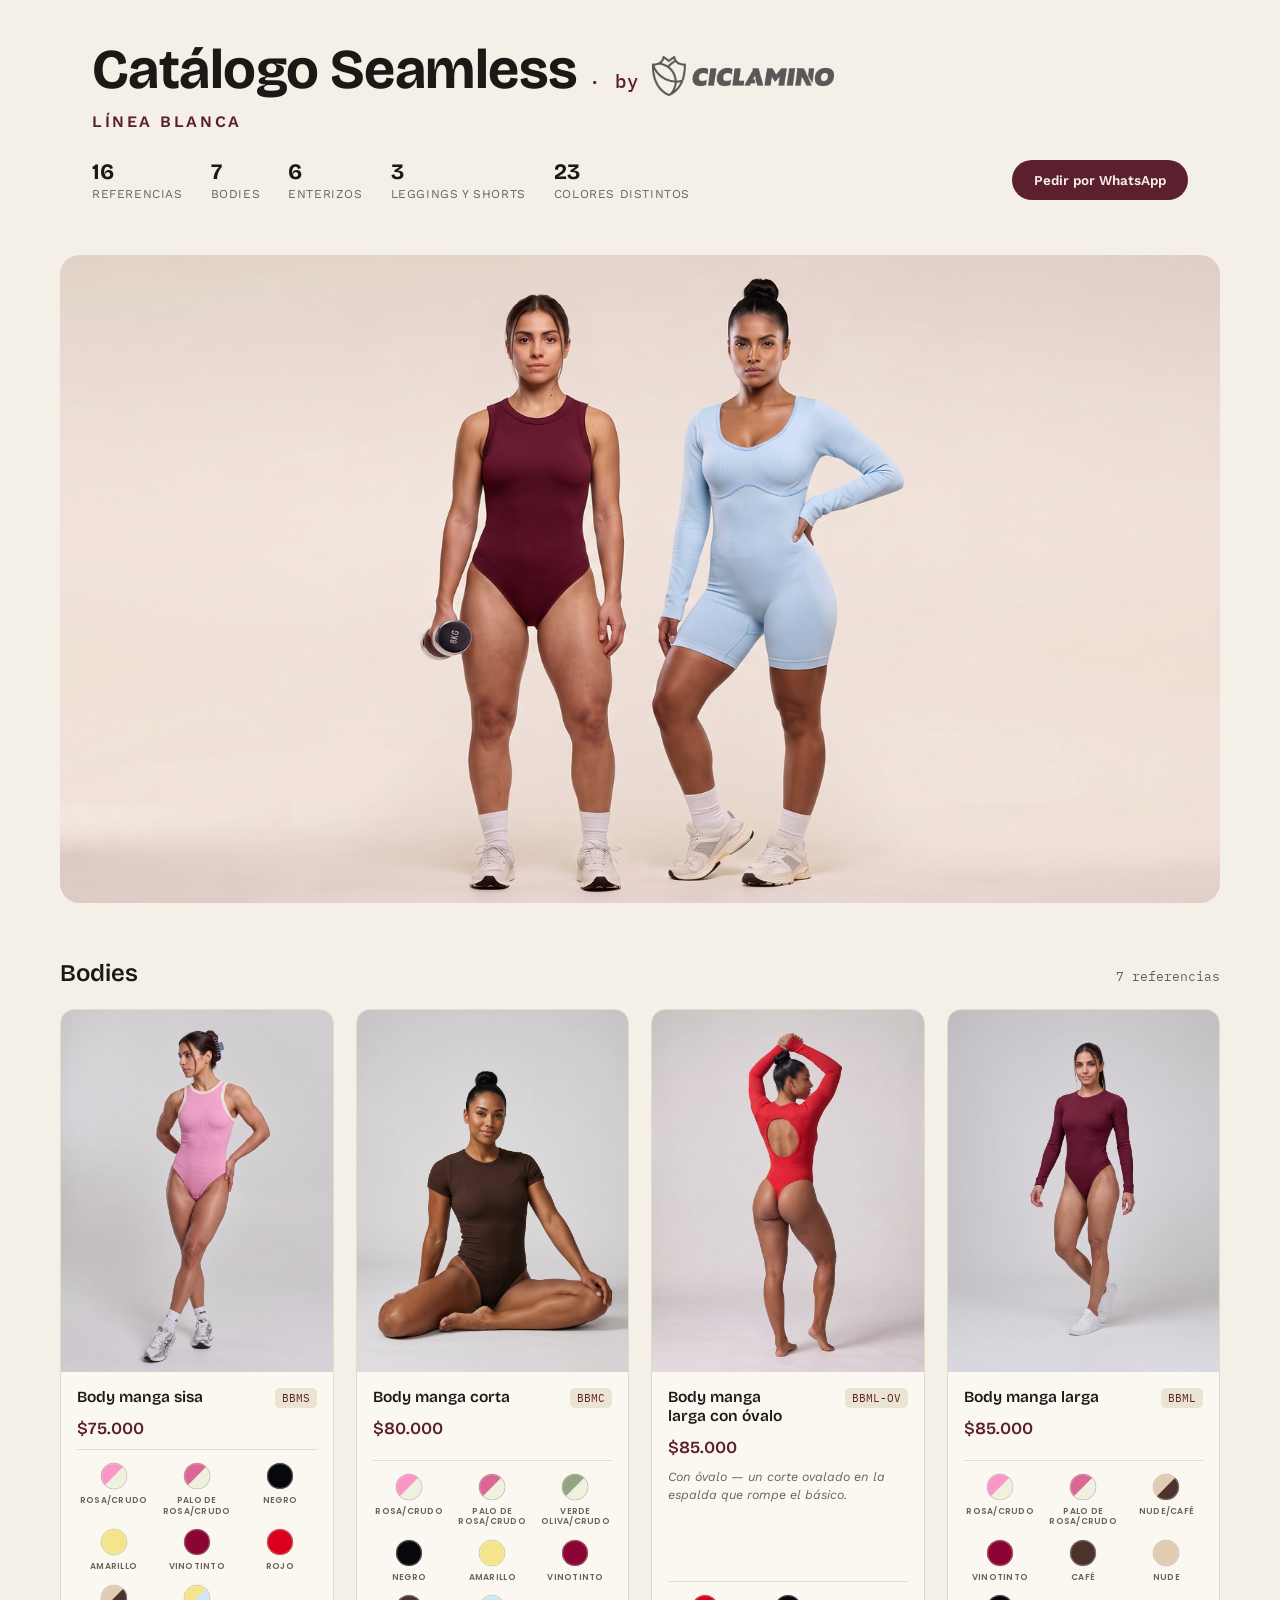
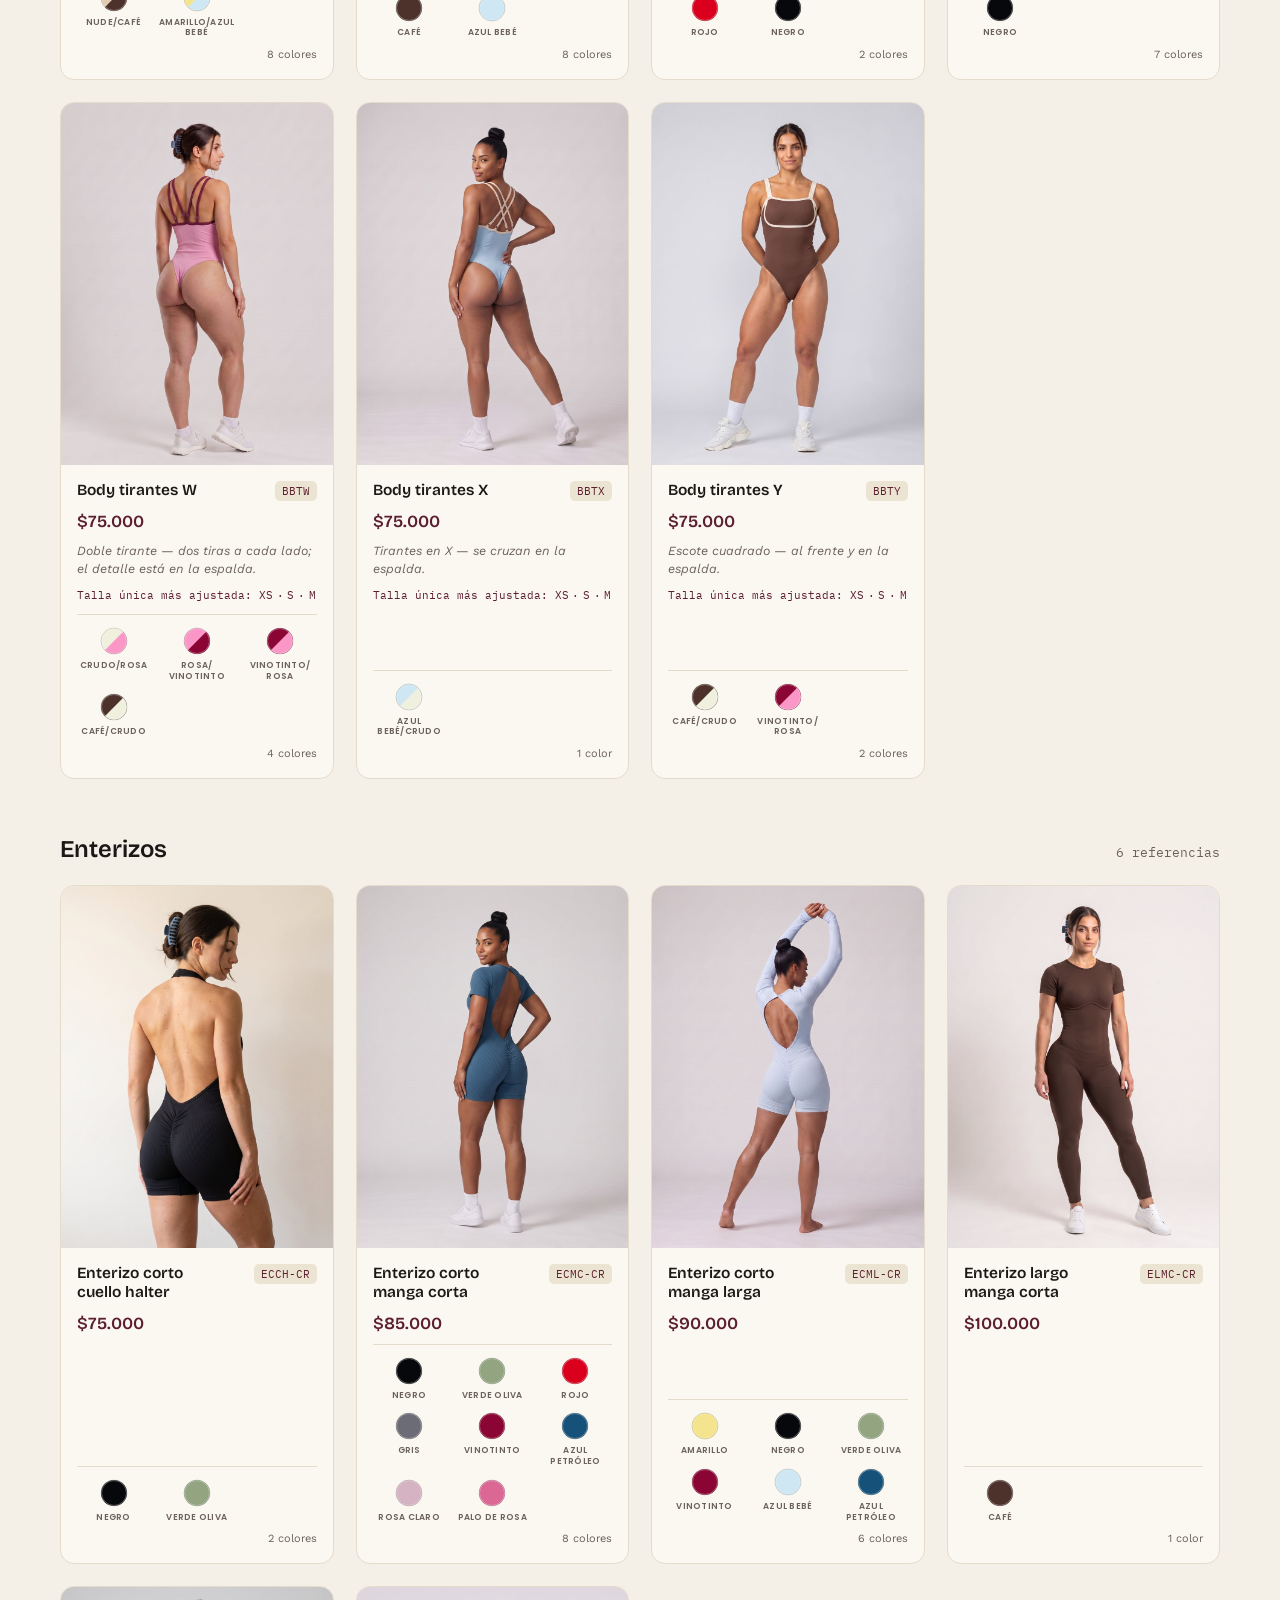
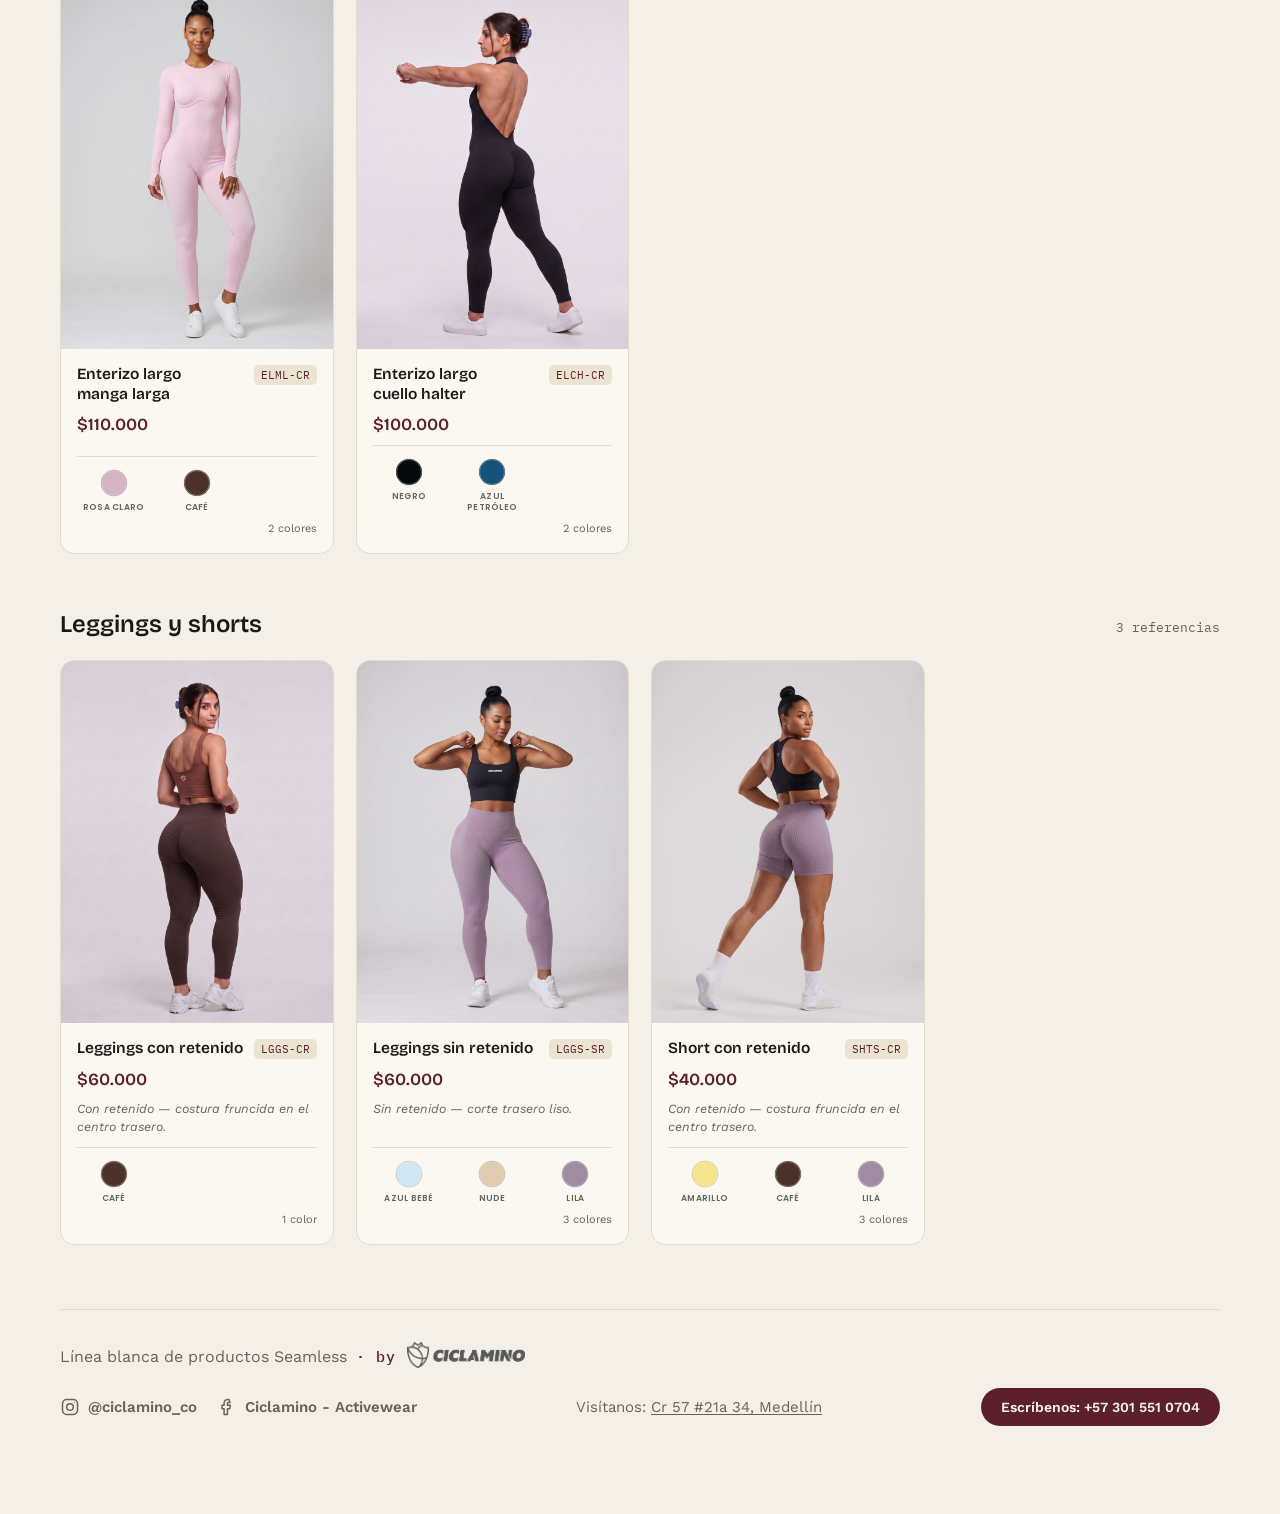
==== commit e7425828: "Add files via upload" ====
--- a/index.html
+++ b/index.html
@@ -98,6 +98,7 @@
 </div>
 <p class="pc-price">$75.000</p>
 <p class="pc-mod">Doble tirante — dos tiras a cada lado; el detalle está en la espalda.</p>
+<p class="pc-fit">Talla única más ajustada: <span class="pc-sizes">XS · S · M</span></p>
 <div class="pc-colors">
 <div class="sw-row"><span class="sw-item"><svg aria-label="Crudo/Rosa" class="sw" height="28" role="img" viewbox="0 0 28 28" width="28"><circle cx="14" cy="14" fill="#F0F0DF" r="13"></circle><path d="M14,1 A13,13 0 0 1 14,27 Z" fill="#FA97C6" transform="rotate(45 14 14)"></path><circle cx="14" cy="14" fill="none" r="12.5" stroke="rgba(255,255,255,.35)" stroke-width="1"></circle><circle cx="14" cy="14" fill="none" r="13" stroke="rgba(0,0,0,.14)" stroke-width="1"></circle></svg><span class="sw-label">CRUDO/ROSA</span></span><span class="sw-item"><svg aria-label="Rosa/Vinotinto" class="sw" height="28" role="img" viewbox="0 0 28 28" width="28"><circle cx="14" cy="14" fill="#FA97C6" r="13"></circle><path d="M14,1 A13,13 0 0 1 14,27 Z" fill="#8A0533" transform="rotate(45 14 14)"></path><circle cx="14" cy="14" fill="none" r="12.5" stroke="rgba(255,255,255,.35)" stroke-width="1"></circle><circle cx="14" cy="14" fill="none" r="13" stroke="rgba(0,0,0,.14)" stroke-width="1"></circle></svg><span class="sw-label">ROSA/<wbr>VINOTINTO</span></span><span class="sw-item"><svg aria-label="Vinotinto/Rosa" class="sw" height="28" role="img" viewbox="0 0 28 28" width="28"><circle cx="14" cy="14" fill="#8A0533" r="13"></circle><path d="M14,1 A13,13 0 0 1 14,27 Z" fill="#FA97C6" transform="rotate(45 14 14)"></path><circle cx="14" cy="14" fill="none" r="12.5" stroke="rgba(255,255,255,.35)" stroke-width="1"></circle><circle cx="14" cy="14" fill="none" r="13" stroke="rgba(0,0,0,.14)" stroke-width="1"></circle></svg><span class="sw-label">VINOTINTO/<wbr>ROSA</span></span><span class="sw-item"><svg aria-label="Café/Crudo" class="sw" height="28" role="img" viewbox="0 0 28 28" width="28"><circle cx="14" cy="14" fill="#4c322a" r="13"></circle><path d="M14,1 A13,13 0 0 1 14,27 Z" fill="#F0F0DF" transform="rotate(45 14 14)"></path><circle cx="14" cy="14" fill="none" r="12.5" stroke="rgba(255,255,255,.35)" stroke-width="1"></circle><circle cx="14" cy="14" fill="none" r="13" stroke="rgba(0,0,0,.14)" stroke-width="1"></circle></svg><span class="sw-label">CAFÉ/CRUDO</span></span></div>
 <span class="pc-colorcount">4 colores</span>
@@ -113,6 +114,7 @@
 </div>
 <p class="pc-price">$75.000</p>
 <p class="pc-mod">Tirantes en X — se cruzan en la espalda.</p>
+<p class="pc-fit">Talla única más ajustada: <span class="pc-sizes">XS · S · M</span></p>
 <div class="pc-colors">
 <div class="sw-row"><span class="sw-item"><svg aria-label="Azul Bebé/Crudo" class="sw" height="28" role="img" viewbox="0 0 28 28" width="28"><circle cx="14" cy="14" fill="#CEE7F3" r="13"></circle><path d="M14,1 A13,13 0 0 1 14,27 Z" fill="#F0F0DF" transform="rotate(45 14 14)"></path><circle cx="14" cy="14" fill="none" r="12.5" stroke="rgba(255,255,255,.35)" stroke-width="1"></circle><circle cx="14" cy="14" fill="none" r="13" stroke="rgba(0,0,0,.14)" stroke-width="1"></circle></svg><span class="sw-label">AZUL BEBÉ/CRUDO</span></span></div>
 <span class="pc-colorcount">1 color</span>
@@ -128,6 +130,7 @@
 </div>
 <p class="pc-price">$75.000</p>
 <p class="pc-mod">Escote cuadrado — al frente y en la espalda.</p>
+<p class="pc-fit">Talla única más ajustada: <span class="pc-sizes">XS · S · M</span></p>
 <div class="pc-colors">
 <div class="sw-row"><span class="sw-item"><svg aria-label="Café/Crudo" class="sw" height="28" role="img" viewbox="0 0 28 28" width="28"><circle cx="14" cy="14" fill="#4c322a" r="13"></circle><path d="M14,1 A13,13 0 0 1 14,27 Z" fill="#F0F0DF" transform="rotate(45 14 14)"></path><circle cx="14" cy="14" fill="none" r="12.5" stroke="rgba(255,255,255,.35)" stroke-width="1"></circle><circle cx="14" cy="14" fill="none" r="13" stroke="rgba(0,0,0,.14)" stroke-width="1"></circle></svg><span class="sw-label">CAFÉ/CRUDO</span></span><span class="sw-item"><svg aria-label="Vinotinto/Rosa" class="sw" height="28" role="img" viewbox="0 0 28 28" width="28"><circle cx="14" cy="14" fill="#8A0533" r="13"></circle><path d="M14,1 A13,13 0 0 1 14,27 Z" fill="#FA97C6" transform="rotate(45 14 14)"></path><circle cx="14" cy="14" fill="none" r="12.5" stroke="rgba(255,255,255,.35)" stroke-width="1"></circle><circle cx="14" cy="14" fill="none" r="13" stroke="rgba(0,0,0,.14)" stroke-width="1"></circle></svg><span class="sw-label">VINOTINTO/<wbr>ROSA</span></span></div>
 <span class="pc-colorcount">2 colores</span>
--- a/css/styles.css
+++ b/css/styles.css
@@ -12,17 +12,18 @@
   --accent: #5C1F2E;
   --accent-2: #7A2C40;
   --on-accent: #F4F0E8;
+  --fit: #5C1F2E;
   --max: 1160px;
 }
 @media (prefers-color-scheme: dark) {
   :root:not([data-theme="light"]) {
     --bg: #1C1815; --surface: #241F1B; --surface-2: #2C2621; --ink: #F4F0E8;
-    --ink-soft: #B8AC9C; --line: #3A322B; --accent: #C97D91; --accent-2: #DA97A8; --on-accent: #241F1B;
+    --ink-soft: #B8AC9C; --line: #3A322B; --accent: #C97D91; --accent-2: #DA97A8; --on-accent: #241F1B; --fit: #FFFFFF;
   }
 }
 :root[data-theme="dark"] {
   --bg: #1C1815; --surface: #241F1B; --surface-2: #2C2621; --ink: #F4F0E8;
-  --ink-soft: #B8AC9C; --line: #3A322B; --accent: #C97D91; --accent-2: #DA97A8; --on-accent: #241F1B;
+  --ink-soft: #B8AC9C; --line: #3A322B; --accent: #C97D91; --accent-2: #DA97A8; --on-accent: #241F1B; --fit: #FFFFFF;
 }
 
 * { box-sizing: border-box; }
@@ -127,6 +128,8 @@
 .pc-code { font-family: 'IBM Plex Mono', monospace; font-size: 11px; color: var(--accent); background: var(--surface-2); padding: 3px 7px; border-radius: 5px; white-space: nowrap; flex-shrink: 0; }
 .pc-price { font-family: 'Bricolage Grotesque', sans-serif; font-size: 17px; font-weight: 600; color: var(--accent); margin: 0; }
 .pc-mod { font-size: 12.5px; color: var(--ink-soft); line-height: 1.45; margin: 0; font-style: italic; }
+.pc-fit { font-family: 'IBM Plex Mono', monospace; font-size: 11px; line-height: 1.45; color: var(--fit); margin: 0; }
+.pc-sizes { white-space: nowrap; word-spacing: -0.3em; }
 .pc-colors { margin-top: auto; display: flex; flex-direction: column; gap: 10px; padding-top: 12px; border-top: 1px solid var(--line); }
 .sw-row {
   display: grid;
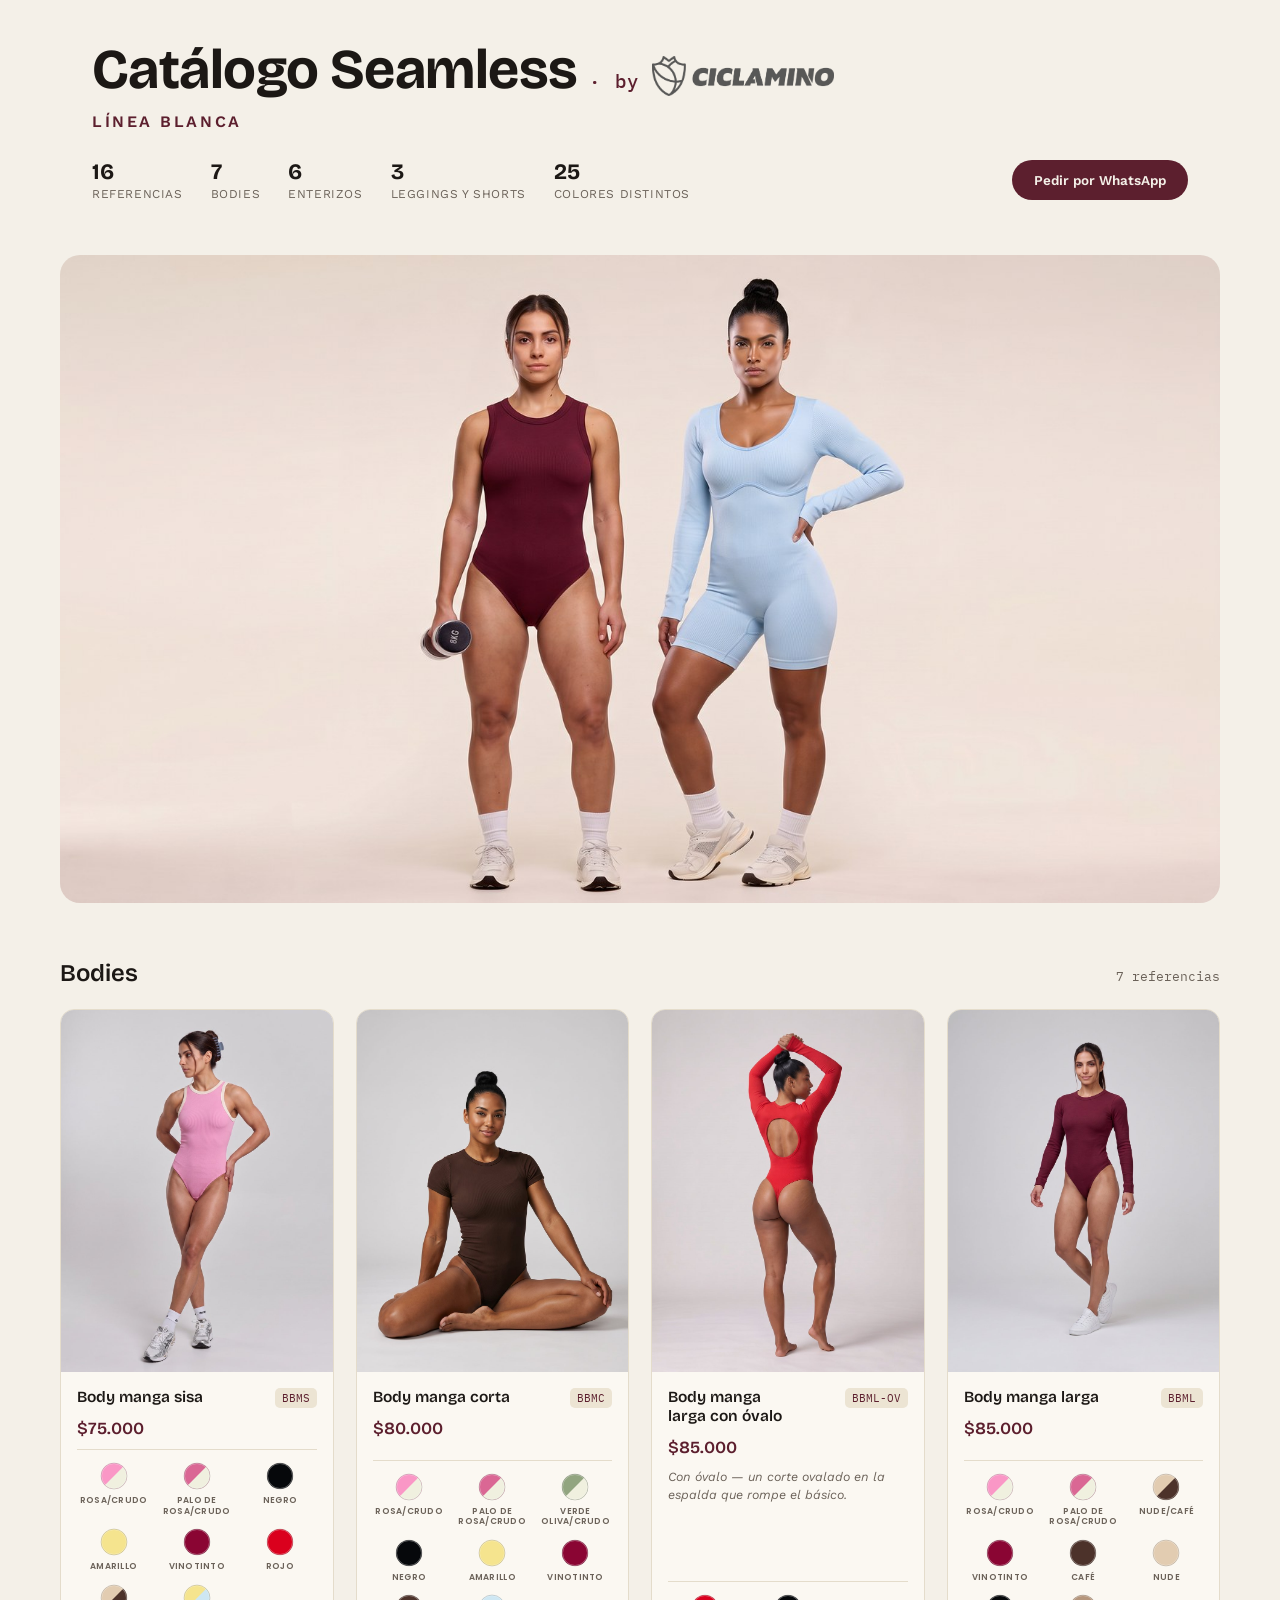
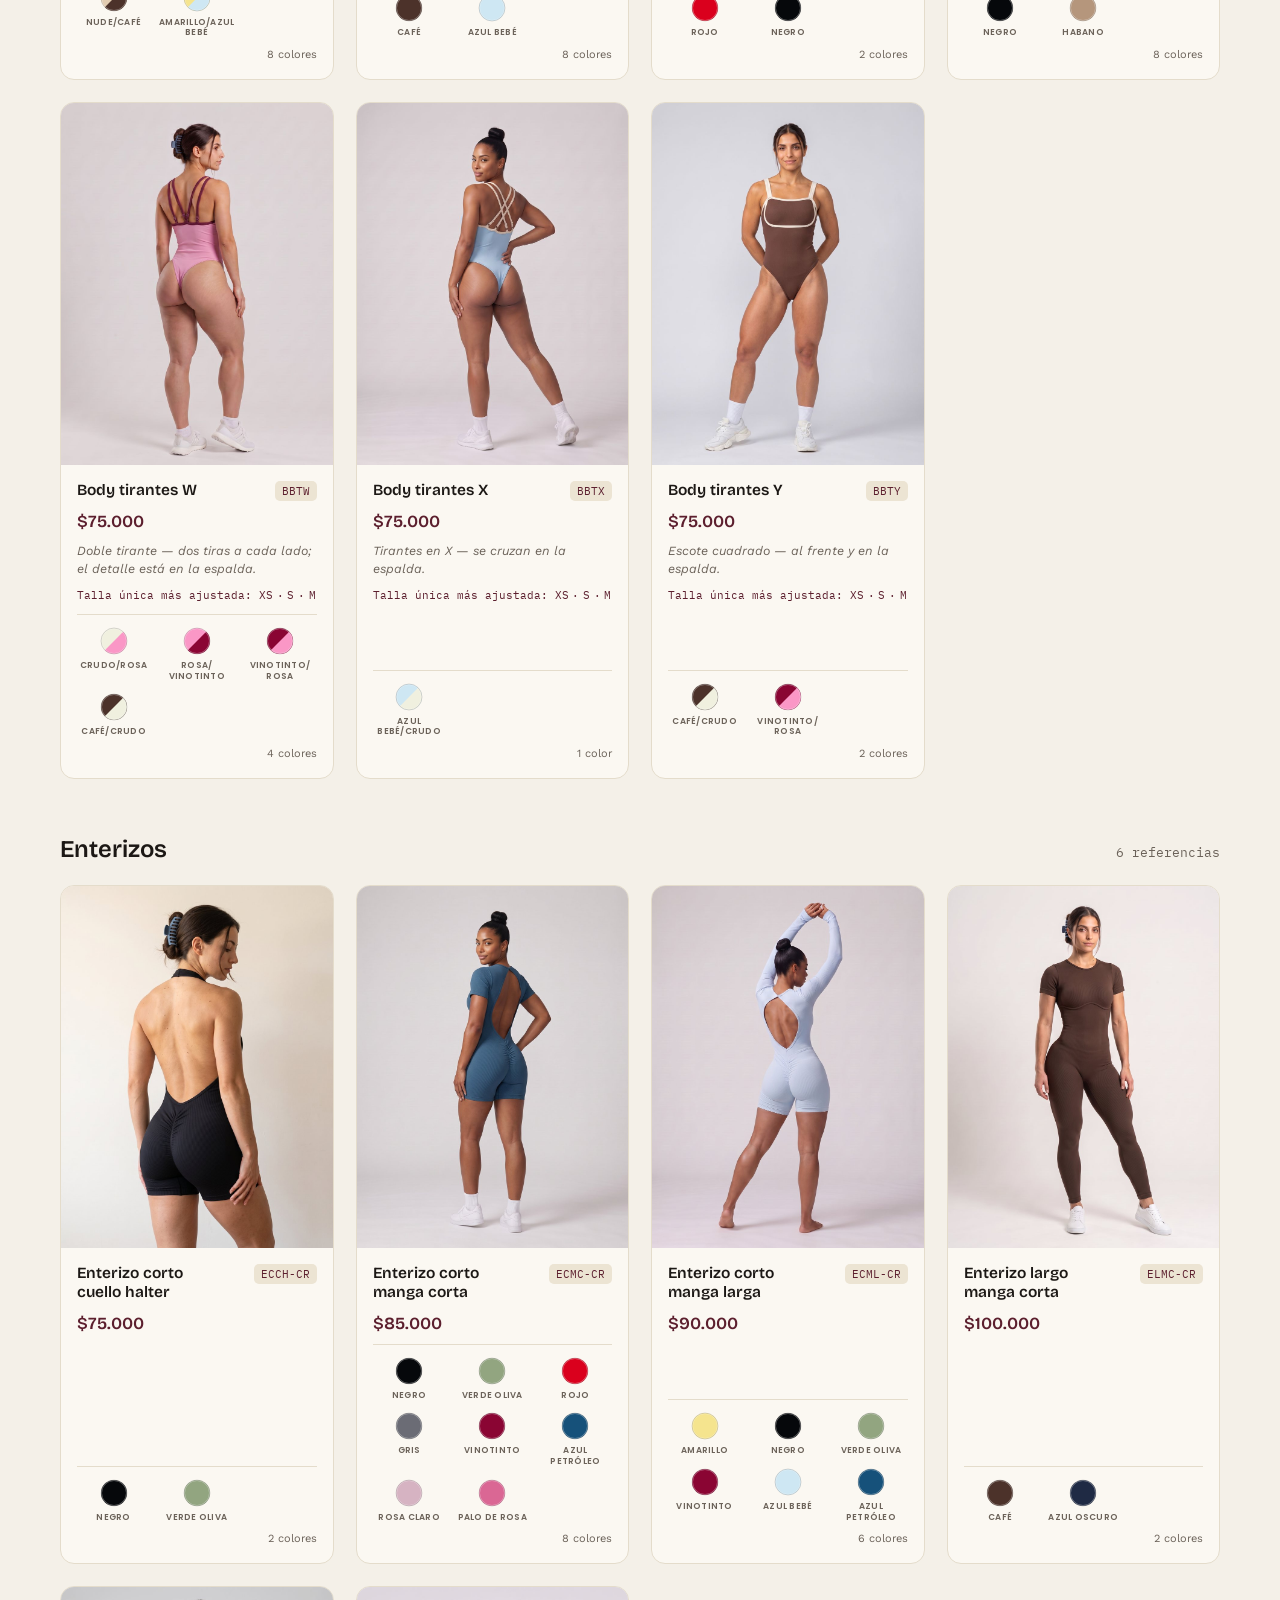
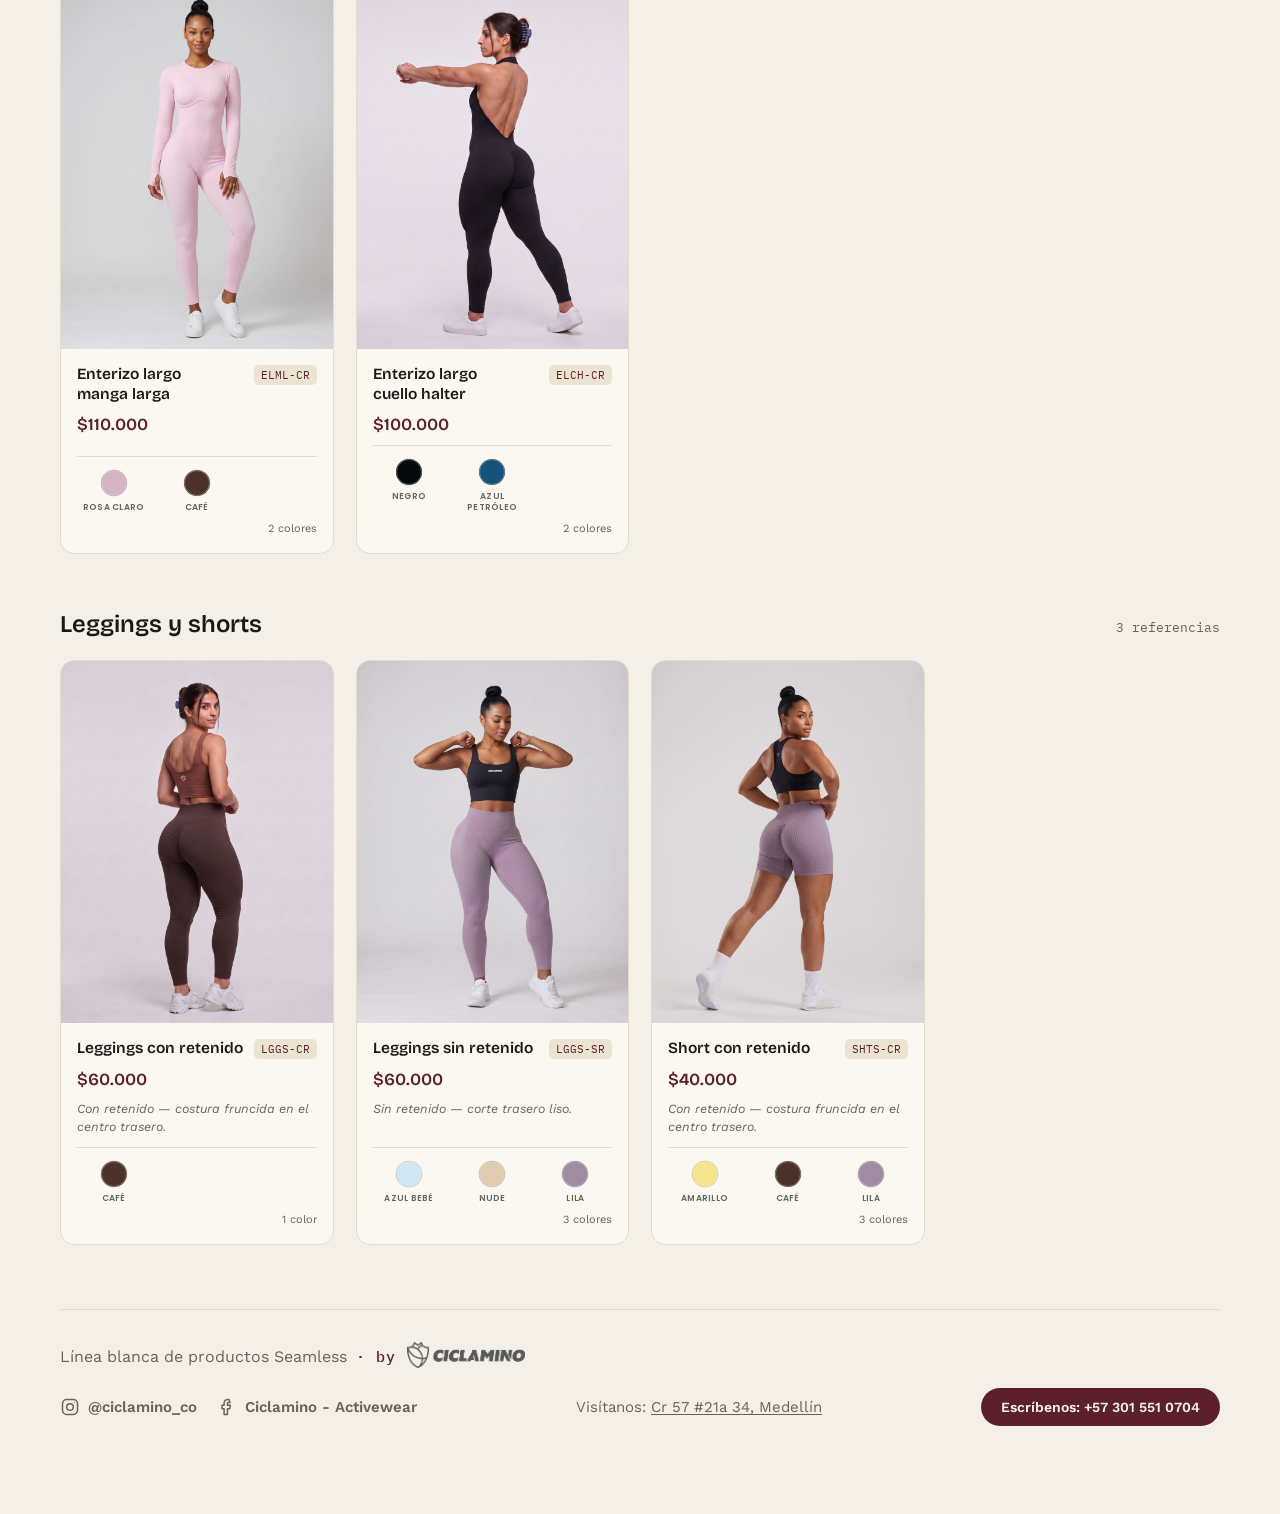
==== commit 5d26023f: "Add files via upload" ====
--- a/index.html
+++ b/index.html
@@ -23,7 +23,7 @@
 <div class="stat"><b>7</b><span>Bodies</span></div>
 <div class="stat"><b>6</b><span>Enterizos</span></div>
 <div class="stat"><b>3</b><span>Leggings y shorts</span></div>
-<div class="stat"><b>23</b><span>Colores distintos</span></div>
+<div class="stat"><b>25</b><span>Colores distintos</span></div>
 </div>
 <a class="wa-cta" href="https://wa.me/573015510704?text=Hola%2C%20quiero%20hacer%20un%20pedido%20de%20Seamless">Pedir por WhatsApp</a>
 </div></div><div class="masthead-photo cover-desktop" style="background-image:url(images/catalogo/portada-16x9.jpg)"></div><div class="masthead-photo cover-mobile" style="background-image:url(images/catalogo/portada-4x5.jpg)"></div></div>
@@ -84,8 +84,8 @@
 </div>
 <p class="pc-price">$85.000</p>
 <div class="pc-colors">
-<div class="sw-row"><span class="sw-item"><svg aria-label="Rosa/Crudo" class="sw" height="28" role="img" viewbox="0 0 28 28" width="28"><circle cx="14" cy="14" fill="#FA97C6" r="13"></circle><path d="M14,1 A13,13 0 0 1 14,27 Z" fill="#F0F0DF" transform="rotate(45 14 14)"></path><circle cx="14" cy="14" fill="none" r="12.5" stroke="rgba(255,255,255,.35)" stroke-width="1"></circle><circle cx="14" cy="14" fill="none" r="13" stroke="rgba(0,0,0,.14)" stroke-width="1"></circle></svg><span class="sw-label">ROSA/CRUDO</span></span><span class="sw-item"><svg aria-label="Palo de Rosa/Crudo" class="sw" height="28" role="img" viewbox="0 0 28 28" width="28"><circle cx="14" cy="14" fill="#DA6794" r="13"></circle><path d="M14,1 A13,13 0 0 1 14,27 Z" fill="#F0F0DF" transform="rotate(45 14 14)"></path><circle cx="14" cy="14" fill="none" r="12.5" stroke="rgba(255,255,255,.35)" stroke-width="1"></circle><circle cx="14" cy="14" fill="none" r="13" stroke="rgba(0,0,0,.14)" stroke-width="1"></circle></svg><span class="sw-label">PALO DE ROSA/CRUDO</span></span><span class="sw-item"><svg aria-label="Nude/Café" class="sw" height="28" role="img" viewbox="0 0 28 28" width="28"><circle cx="14" cy="14" fill="#E2CCB1" r="13"></circle><path d="M14,1 A13,13 0 0 1 14,27 Z" fill="#4c322a" transform="rotate(45 14 14)"></path><circle cx="14" cy="14" fill="none" r="12.5" stroke="rgba(255,255,255,.35)" stroke-width="1"></circle><circle cx="14" cy="14" fill="none" r="13" stroke="rgba(0,0,0,.14)" stroke-width="1"></circle></svg><span class="sw-label">NUDE/CAFÉ</span></span><span class="sw-item"><svg aria-label="Vinotinto" class="sw" height="28" role="img" viewbox="0 0 28 28" width="28"><circle cx="14" cy="14" fill="#8A0533" r="13"></circle><circle cx="14" cy="14" fill="none" r="12.5" stroke="rgba(255,255,255,.35)" stroke-width="1"></circle><circle cx="14" cy="14" fill="none" r="13" stroke="rgba(0,0,0,.14)" stroke-width="1"></circle></svg><span class="sw-label">VINOTINTO</span></span><span class="sw-item"><svg aria-label="Café" class="sw" height="28" role="img" viewbox="0 0 28 28" width="28"><circle cx="14" cy="14" fill="#4c322a" r="13"></circle><circle cx="14" cy="14" fill="none" r="12.5" stroke="rgba(255,255,255,.35)" stroke-width="1"></circle><circle cx="14" cy="14" fill="none" r="13" stroke="rgba(0,0,0,.14)" stroke-width="1"></circle></svg><span class="sw-label">CAFÉ</span></span><span class="sw-item"><svg aria-label="Nude" class="sw" height="28" role="img" viewbox="0 0 28 28" width="28"><circle cx="14" cy="14" fill="#E2CCB1" r="13"></circle><circle cx="14" cy="14" fill="none" r="12.5" stroke="rgba(255,255,255,.35)" stroke-width="1"></circle><circle cx="14" cy="14" fill="none" r="13" stroke="rgba(0,0,0,.14)" stroke-width="1"></circle></svg><span class="sw-label">NUDE</span></span><span class="sw-item"><svg aria-label="Negro" class="sw" height="28" role="img" viewbox="0 0 28 28" width="28"><circle cx="14" cy="14" fill="#06080B" r="13"></circle><circle cx="14" cy="14" fill="none" r="12.5" stroke="rgba(255,255,255,.35)" stroke-width="1"></circle><circle cx="14" cy="14" fill="none" r="13" stroke="rgba(0,0,0,.14)" stroke-width="1"></circle></svg><span class="sw-label">NEGRO</span></span></div>
-<span class="pc-colorcount">7 colores</span>
+<div class="sw-row"><span class="sw-item"><svg aria-label="Rosa/Crudo" class="sw" height="28" role="img" viewbox="0 0 28 28" width="28"><circle cx="14" cy="14" fill="#FA97C6" r="13"></circle><path d="M14,1 A13,13 0 0 1 14,27 Z" fill="#F0F0DF" transform="rotate(45 14 14)"></path><circle cx="14" cy="14" fill="none" r="12.5" stroke="rgba(255,255,255,.35)" stroke-width="1"></circle><circle cx="14" cy="14" fill="none" r="13" stroke="rgba(0,0,0,.14)" stroke-width="1"></circle></svg><span class="sw-label">ROSA/CRUDO</span></span><span class="sw-item"><svg aria-label="Palo de Rosa/Crudo" class="sw" height="28" role="img" viewbox="0 0 28 28" width="28"><circle cx="14" cy="14" fill="#DA6794" r="13"></circle><path d="M14,1 A13,13 0 0 1 14,27 Z" fill="#F0F0DF" transform="rotate(45 14 14)"></path><circle cx="14" cy="14" fill="none" r="12.5" stroke="rgba(255,255,255,.35)" stroke-width="1"></circle><circle cx="14" cy="14" fill="none" r="13" stroke="rgba(0,0,0,.14)" stroke-width="1"></circle></svg><span class="sw-label">PALO DE ROSA/CRUDO</span></span><span class="sw-item"><svg aria-label="Nude/Café" class="sw" height="28" role="img" viewbox="0 0 28 28" width="28"><circle cx="14" cy="14" fill="#E2CCB1" r="13"></circle><path d="M14,1 A13,13 0 0 1 14,27 Z" fill="#4c322a" transform="rotate(45 14 14)"></path><circle cx="14" cy="14" fill="none" r="12.5" stroke="rgba(255,255,255,.35)" stroke-width="1"></circle><circle cx="14" cy="14" fill="none" r="13" stroke="rgba(0,0,0,.14)" stroke-width="1"></circle></svg><span class="sw-label">NUDE/CAFÉ</span></span><span class="sw-item"><svg aria-label="Vinotinto" class="sw" height="28" role="img" viewbox="0 0 28 28" width="28"><circle cx="14" cy="14" fill="#8A0533" r="13"></circle><circle cx="14" cy="14" fill="none" r="12.5" stroke="rgba(255,255,255,.35)" stroke-width="1"></circle><circle cx="14" cy="14" fill="none" r="13" stroke="rgba(0,0,0,.14)" stroke-width="1"></circle></svg><span class="sw-label">VINOTINTO</span></span><span class="sw-item"><svg aria-label="Café" class="sw" height="28" role="img" viewbox="0 0 28 28" width="28"><circle cx="14" cy="14" fill="#4c322a" r="13"></circle><circle cx="14" cy="14" fill="none" r="12.5" stroke="rgba(255,255,255,.35)" stroke-width="1"></circle><circle cx="14" cy="14" fill="none" r="13" stroke="rgba(0,0,0,.14)" stroke-width="1"></circle></svg><span class="sw-label">CAFÉ</span></span><span class="sw-item"><svg aria-label="Nude" class="sw" height="28" role="img" viewbox="0 0 28 28" width="28"><circle cx="14" cy="14" fill="#E2CCB1" r="13"></circle><circle cx="14" cy="14" fill="none" r="12.5" stroke="rgba(255,255,255,.35)" stroke-width="1"></circle><circle cx="14" cy="14" fill="none" r="13" stroke="rgba(0,0,0,.14)" stroke-width="1"></circle></svg><span class="sw-label">NUDE</span></span><span class="sw-item"><svg aria-label="Negro" class="sw" height="28" role="img" viewbox="0 0 28 28" width="28"><circle cx="14" cy="14" fill="#06080B" r="13"></circle><circle cx="14" cy="14" fill="none" r="12.5" stroke="rgba(255,255,255,.35)" stroke-width="1"></circle><circle cx="14" cy="14" fill="none" r="13" stroke="rgba(0,0,0,.14)" stroke-width="1"></circle></svg><span class="sw-label">NEGRO</span></span><span class="sw-item"><svg aria-label="Habano" class="sw" height="28" role="img" viewbox="0 0 28 28" width="28"><circle cx="14" cy="14" fill="#B5967C" r="13"></circle><circle cx="14" cy="14" fill="none" r="12.5" stroke="rgba(255,255,255,.35)" stroke-width="1"></circle><circle cx="14" cy="14" fill="none" r="13" stroke="rgba(0,0,0,.14)" stroke-width="1"></circle></svg><span class="sw-label">HABANO</span></span></div>
+<span class="pc-colorcount">8 colores</span>
 </div>
 </div>
 </article>
@@ -194,8 +194,8 @@
 </div>
 <p class="pc-price">$100.000</p>
 <div class="pc-colors">
-<div class="sw-row"><span class="sw-item"><svg aria-label="Café" class="sw" height="28" role="img" viewbox="0 0 28 28" width="28"><circle cx="14" cy="14" fill="#4c322a" r="13"></circle><circle cx="14" cy="14" fill="none" r="12.5" stroke="rgba(255,255,255,.35)" stroke-width="1"></circle><circle cx="14" cy="14" fill="none" r="13" stroke="rgba(0,0,0,.14)" stroke-width="1"></circle></svg><span class="sw-label">CAFÉ</span></span></div>
-<span class="pc-colorcount">1 color</span>
+<div class="sw-row"><span class="sw-item"><svg aria-label="Café" class="sw" height="28" role="img" viewbox="0 0 28 28" width="28"><circle cx="14" cy="14" fill="#4c322a" r="13"></circle><circle cx="14" cy="14" fill="none" r="12.5" stroke="rgba(255,255,255,.35)" stroke-width="1"></circle><circle cx="14" cy="14" fill="none" r="13" stroke="rgba(0,0,0,.14)" stroke-width="1"></circle></svg><span class="sw-label">CAFÉ</span></span><span class="sw-item"><svg aria-label="Azul Oscuro" class="sw" height="28" role="img" viewbox="0 0 28 28" width="28"><circle cx="14" cy="14" fill="#1F2A44" r="13"></circle><circle cx="14" cy="14" fill="none" r="12.5" stroke="rgba(255,255,255,.35)" stroke-width="1"></circle><circle cx="14" cy="14" fill="none" r="13" stroke="rgba(0,0,0,.14)" stroke-width="1"></circle></svg><span class="sw-label">AZUL OSCURO</span></span></div>
+<span class="pc-colorcount">2 colores</span>
 </div>
 </div>
 </article>
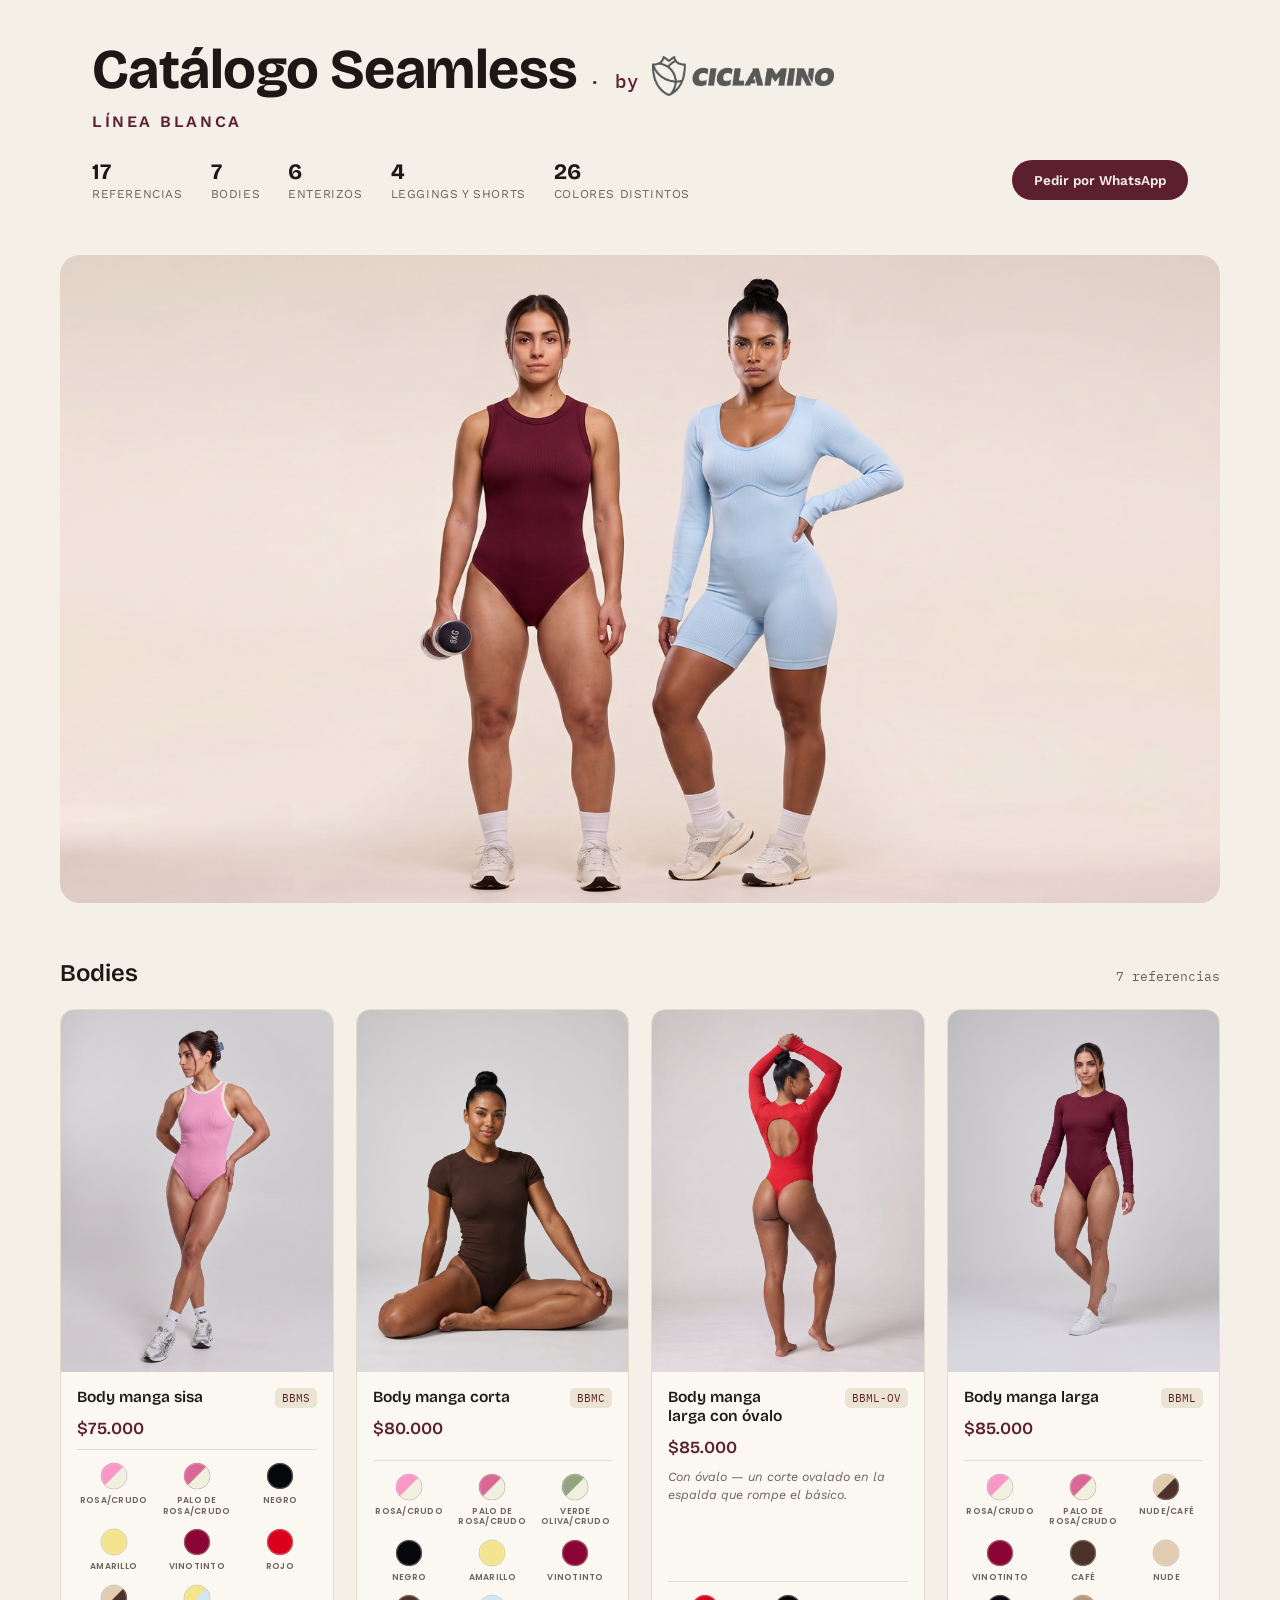
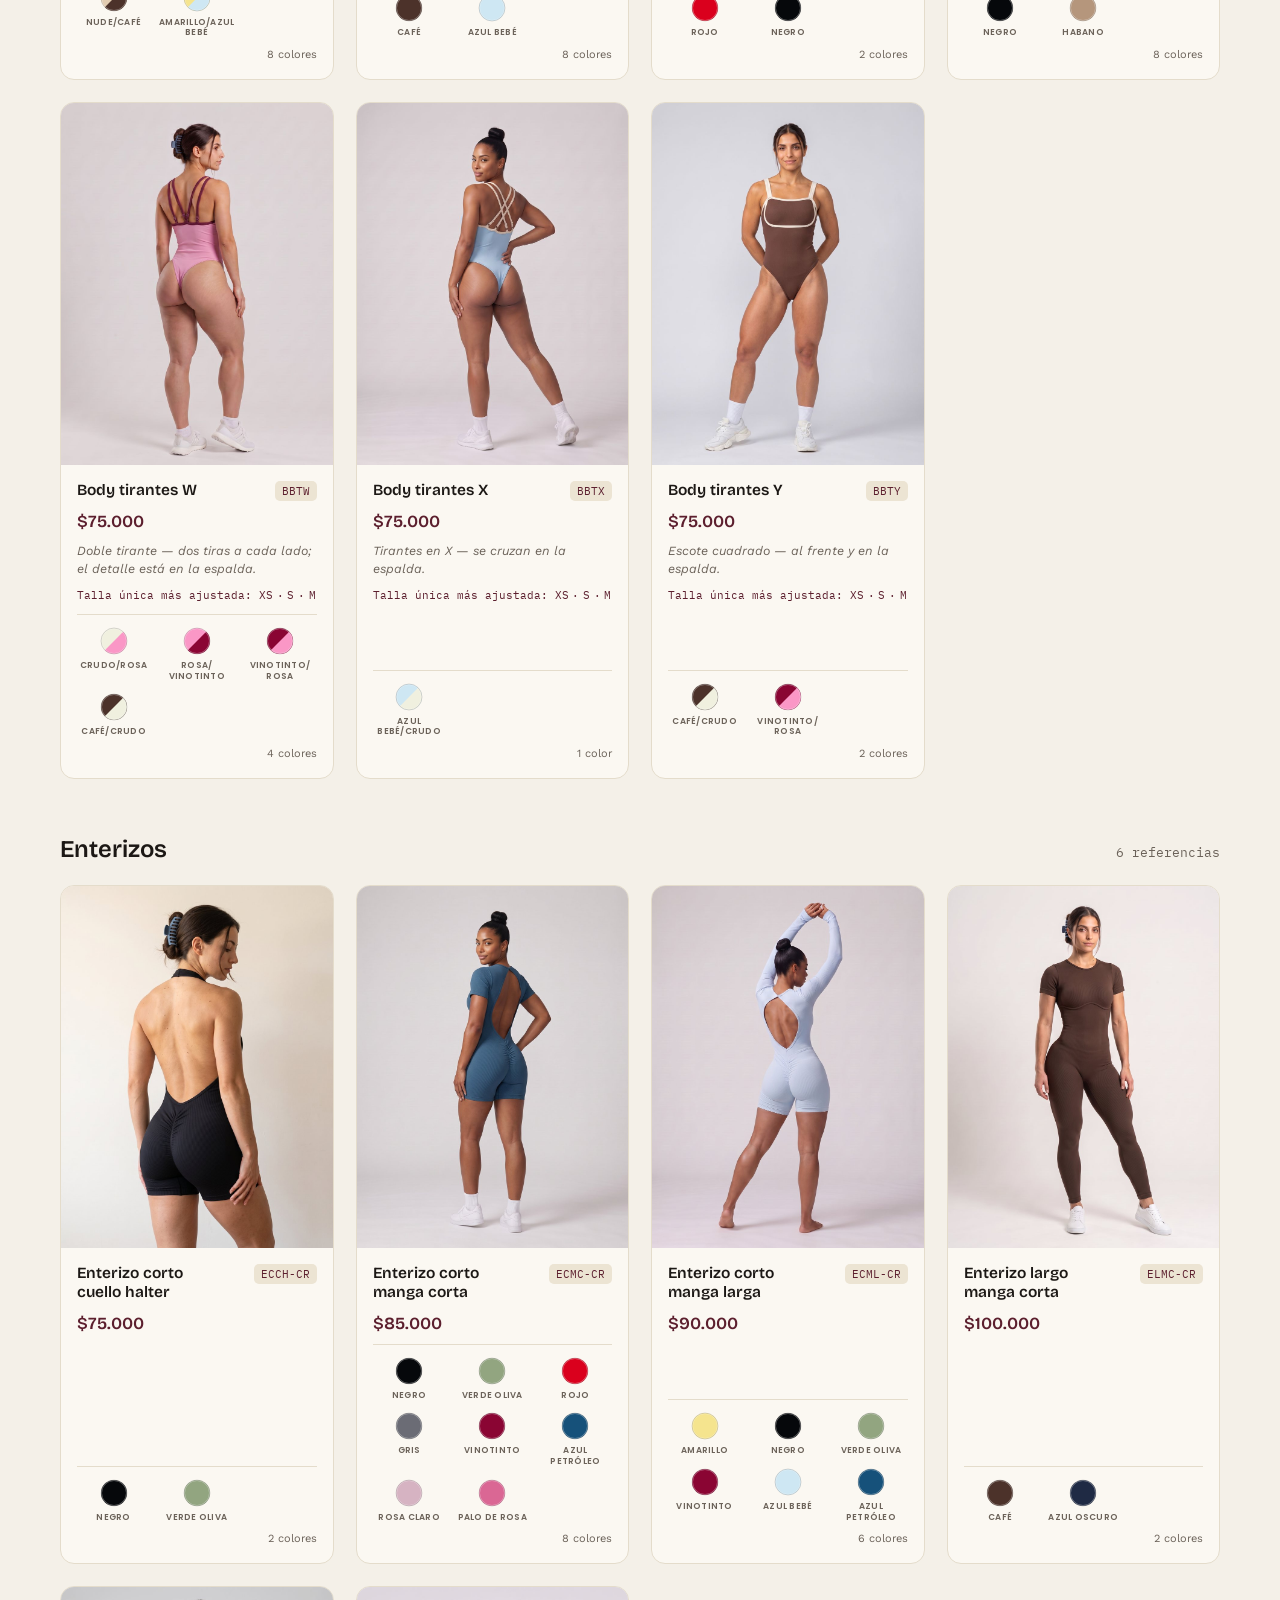
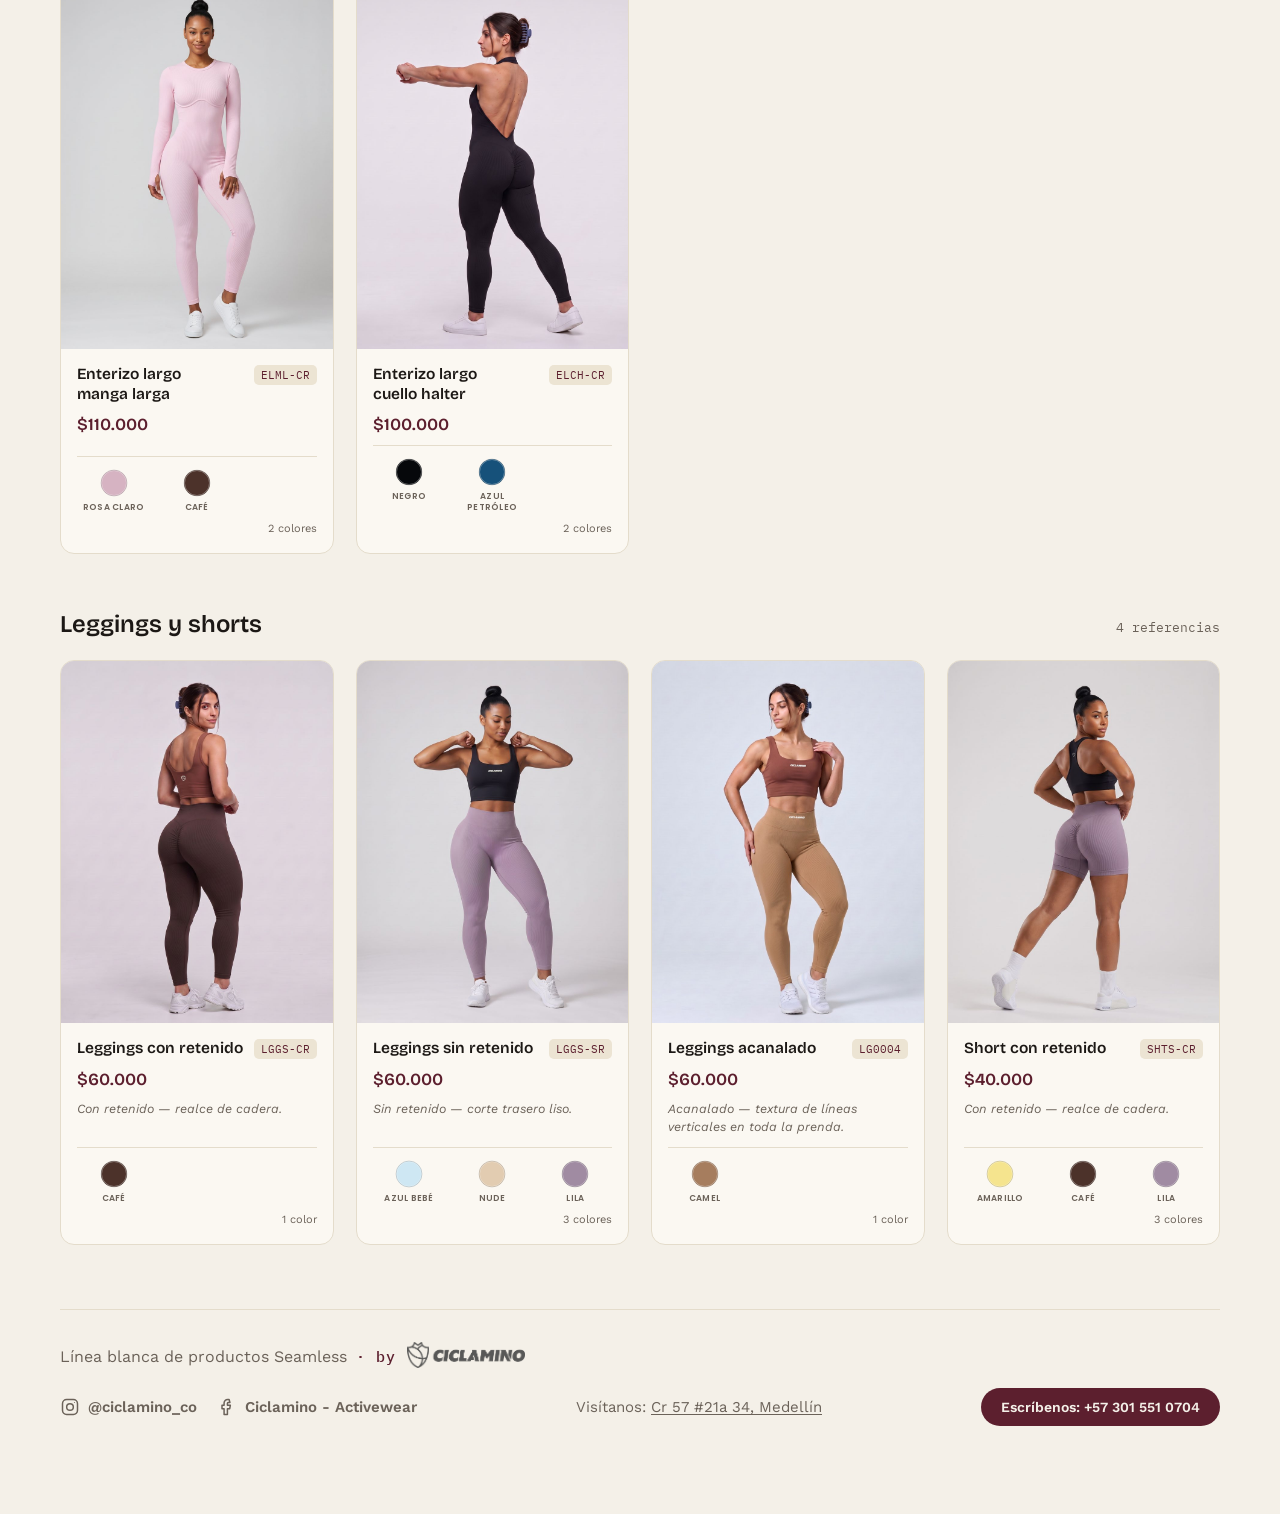
==== commit 0504d1ff: "Add files via upload" ====
--- a/index.html
+++ b/index.html
@@ -19,11 +19,11 @@
 <h1 class="brand-title">Catálogo Seamless </h1>
 <span class="byline"><span class="dot-sep">· </span>by <img alt="CICLAMINO" class="brand-logo" src="images/catalogo/logo-ciclamino.png"/></span><p class="brand-subtitle">Línea blanca</p></div><div class="stats-row">
 <div class="stats">
-<div class="stat"><b>16</b><span>Referencias</span></div>
+<div class="stat"><b>17</b><span>Referencias</span></div>
 <div class="stat"><b>7</b><span>Bodies</span></div>
 <div class="stat"><b>6</b><span>Enterizos</span></div>
-<div class="stat"><b>3</b><span>Leggings y shorts</span></div>
-<div class="stat"><b>25</b><span>Colores distintos</span></div>
+<div class="stat"><b>4</b><span>Leggings y shorts</span></div>
+<div class="stat"><b>26</b><span>Colores distintos</span></div>
 </div>
 <a class="wa-cta" href="https://wa.me/573015510704?text=Hola%2C%20quiero%20hacer%20un%20pedido%20de%20Seamless">Pedir por WhatsApp</a>
 </div></div><div class="masthead-photo cover-desktop" style="background-image:url(images/catalogo/portada-16x9.jpg)"></div><div class="masthead-photo cover-mobile" style="background-image:url(images/catalogo/portada-4x5.jpg)"></div></div>
@@ -230,7 +230,7 @@
 </div>
 <div class="section-head" id="leggings-y-shorts">
 <h2>Leggings y shorts</h2>
-<span class="count mono">3 referencias</span>
+<span class="count mono">4 referencias</span>
 </div>
 <div class="pgrid">
 <article class="pcard">
@@ -241,7 +241,7 @@
 <span class="pc-code">LGGS-CR</span>
 </div>
 <p class="pc-price">$60.000</p>
-<p class="pc-mod">Con retenido — costura fruncida en el centro trasero.</p>
+<p class="pc-mod">Con retenido — realce de cadera.</p>
 <div class="pc-colors">
 <div class="sw-row"><span class="sw-item"><svg aria-label="Café" class="sw" height="28" role="img" viewbox="0 0 28 28" width="28"><circle cx="14" cy="14" fill="#4c322a" r="13"></circle><circle cx="14" cy="14" fill="none" r="12.5" stroke="rgba(255,255,255,.35)" stroke-width="1"></circle><circle cx="14" cy="14" fill="none" r="13" stroke="rgba(0,0,0,.14)" stroke-width="1"></circle></svg><span class="sw-label">CAFÉ</span></span></div>
 <span class="pc-colorcount">1 color</span>
@@ -264,6 +264,21 @@
 </div>
 </article>
 <article class="pcard">
+<div class="pc-photo-wrap"><img alt="Leggings acanalado" data-full="images/catalogo/lg0004-grande.jpg" loading="lazy" src="images/catalogo/lg0004.jpg"/></div>
+<div class="pc-body">
+<div class="pc-top">
+<h3 class="pc-name">Leggings acanalado</h3>
+<span class="pc-code">LG0004</span>
+</div>
+<p class="pc-price">$60.000</p>
+<p class="pc-mod">Acanalado — textura de líneas verticales en toda la prenda.</p>
+<div class="pc-colors">
+<div class="sw-row"><span class="sw-item"><svg aria-label="Camel" class="sw" height="28" role="img" viewbox="0 0 28 28" width="28"><circle cx="14" cy="14" fill="#A67D5E" r="13"></circle><circle cx="14" cy="14" fill="none" r="12.5" stroke="rgba(255,255,255,.35)" stroke-width="1"></circle><circle cx="14" cy="14" fill="none" r="13" stroke="rgba(0,0,0,.14)" stroke-width="1"></circle></svg><span class="sw-label">CAMEL</span></span></div>
+<span class="pc-colorcount">1 color</span>
+</div>
+</div>
+</article>
+<article class="pcard">
 <div class="pc-photo-wrap"><img alt="Short con retenido" data-full="images/catalogo/shts-cr-grande.jpg" loading="lazy" src="images/catalogo/shts-cr.jpg"/></div>
 <div class="pc-body">
 <div class="pc-top">
@@ -271,7 +286,7 @@
 <span class="pc-code">SHTS-CR</span>
 </div>
 <p class="pc-price">$40.000</p>
-<p class="pc-mod">Con retenido — costura fruncida en el centro trasero.</p>
+<p class="pc-mod">Con retenido — realce de cadera.</p>
 <div class="pc-colors">
 <div class="sw-row"><span class="sw-item"><svg aria-label="Amarillo" class="sw" height="28" role="img" viewbox="0 0 28 28" width="28"><circle cx="14" cy="14" fill="#F5E48E" r="13"></circle><circle cx="14" cy="14" fill="none" r="12.5" stroke="rgba(255,255,255,.35)" stroke-width="1"></circle><circle cx="14" cy="14" fill="none" r="13" stroke="rgba(0,0,0,.14)" stroke-width="1"></circle></svg><span class="sw-label">AMARILLO</span></span><span class="sw-item"><svg aria-label="Café" class="sw" height="28" role="img" viewbox="0 0 28 28" width="28"><circle cx="14" cy="14" fill="#4c322a" r="13"></circle><circle cx="14" cy="14" fill="none" r="12.5" stroke="rgba(255,255,255,.35)" stroke-width="1"></circle><circle cx="14" cy="14" fill="none" r="13" stroke="rgba(0,0,0,.14)" stroke-width="1"></circle></svg><span class="sw-label">CAFÉ</span></span><span class="sw-item"><svg aria-label="Lila" class="sw" height="28" role="img" viewbox="0 0 28 28" width="28"><circle cx="14" cy="14" fill="#A08BA2" r="13"></circle><circle cx="14" cy="14" fill="none" r="12.5" stroke="rgba(255,255,255,.35)" stroke-width="1"></circle><circle cx="14" cy="14" fill="none" r="13" stroke="rgba(0,0,0,.14)" stroke-width="1"></circle></svg><span class="sw-label">LILA</span></span></div>
 <span class="pc-colorcount">3 colores</span>
